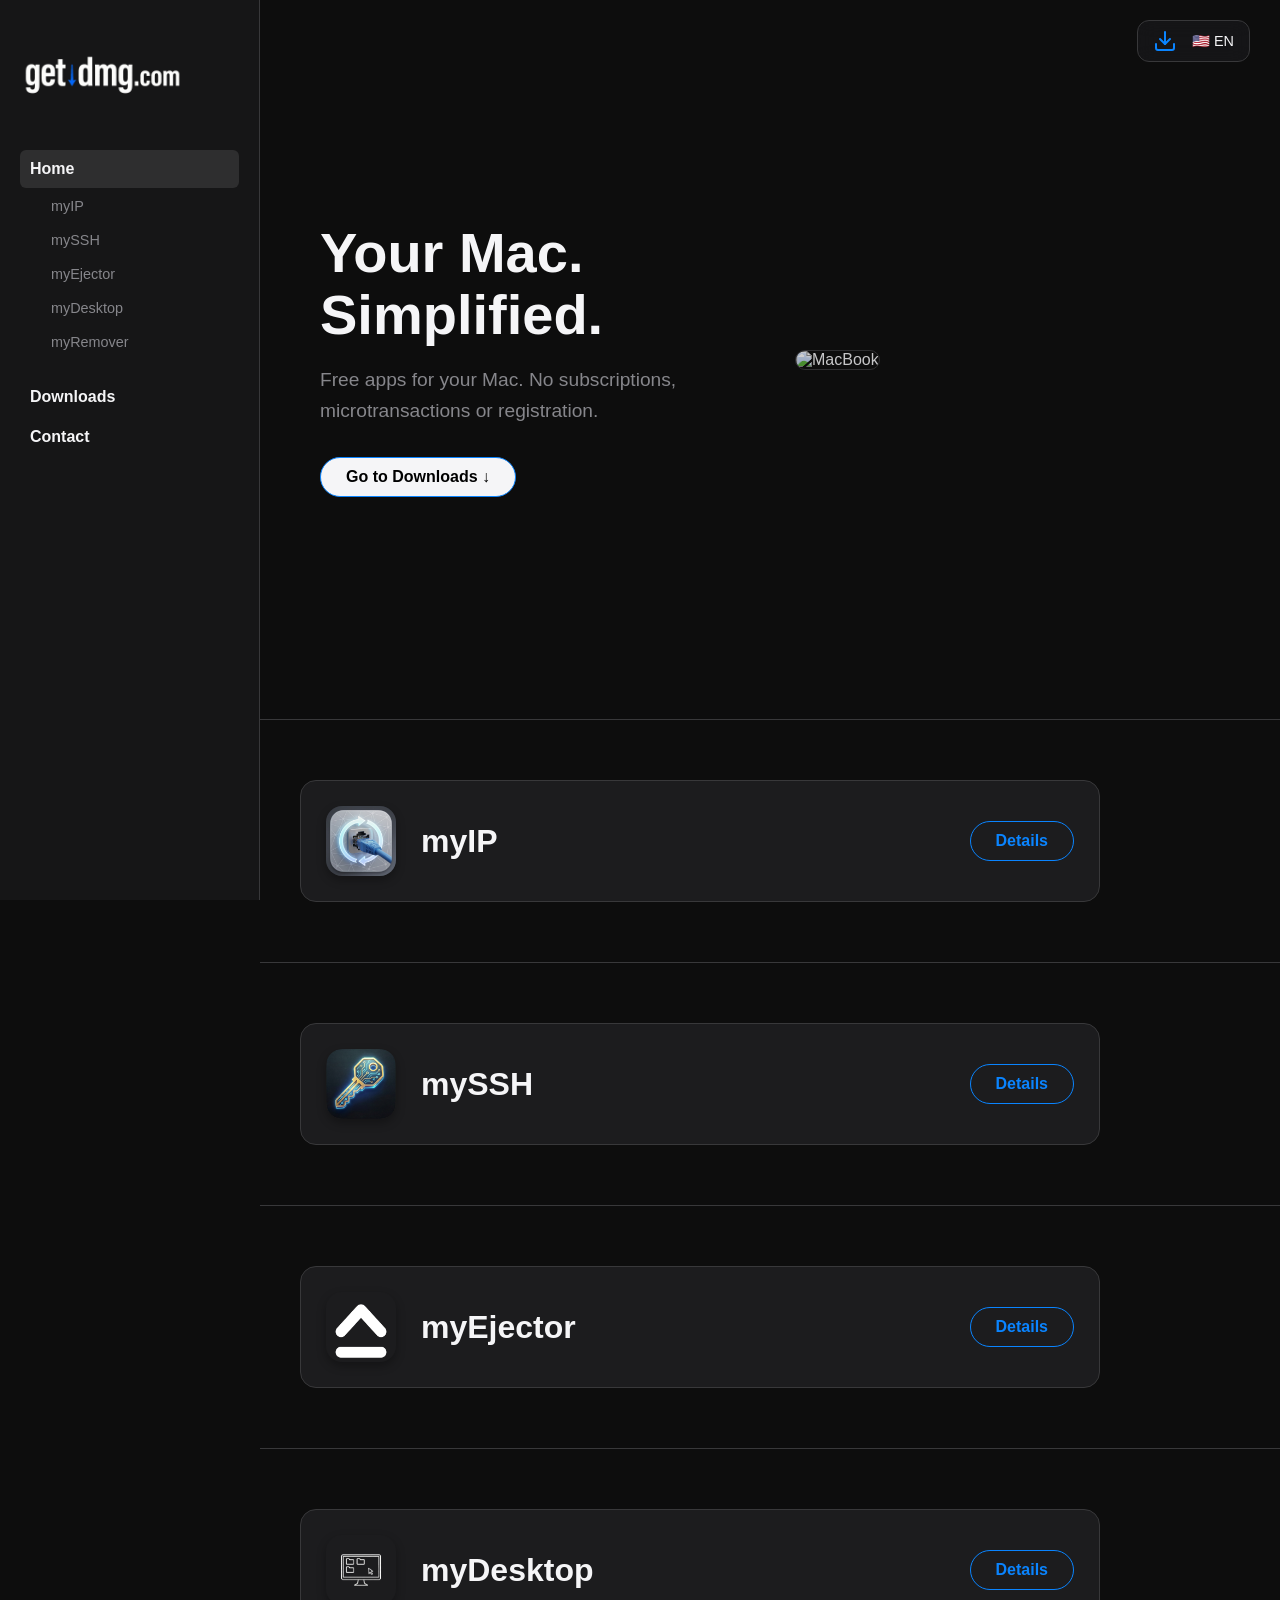
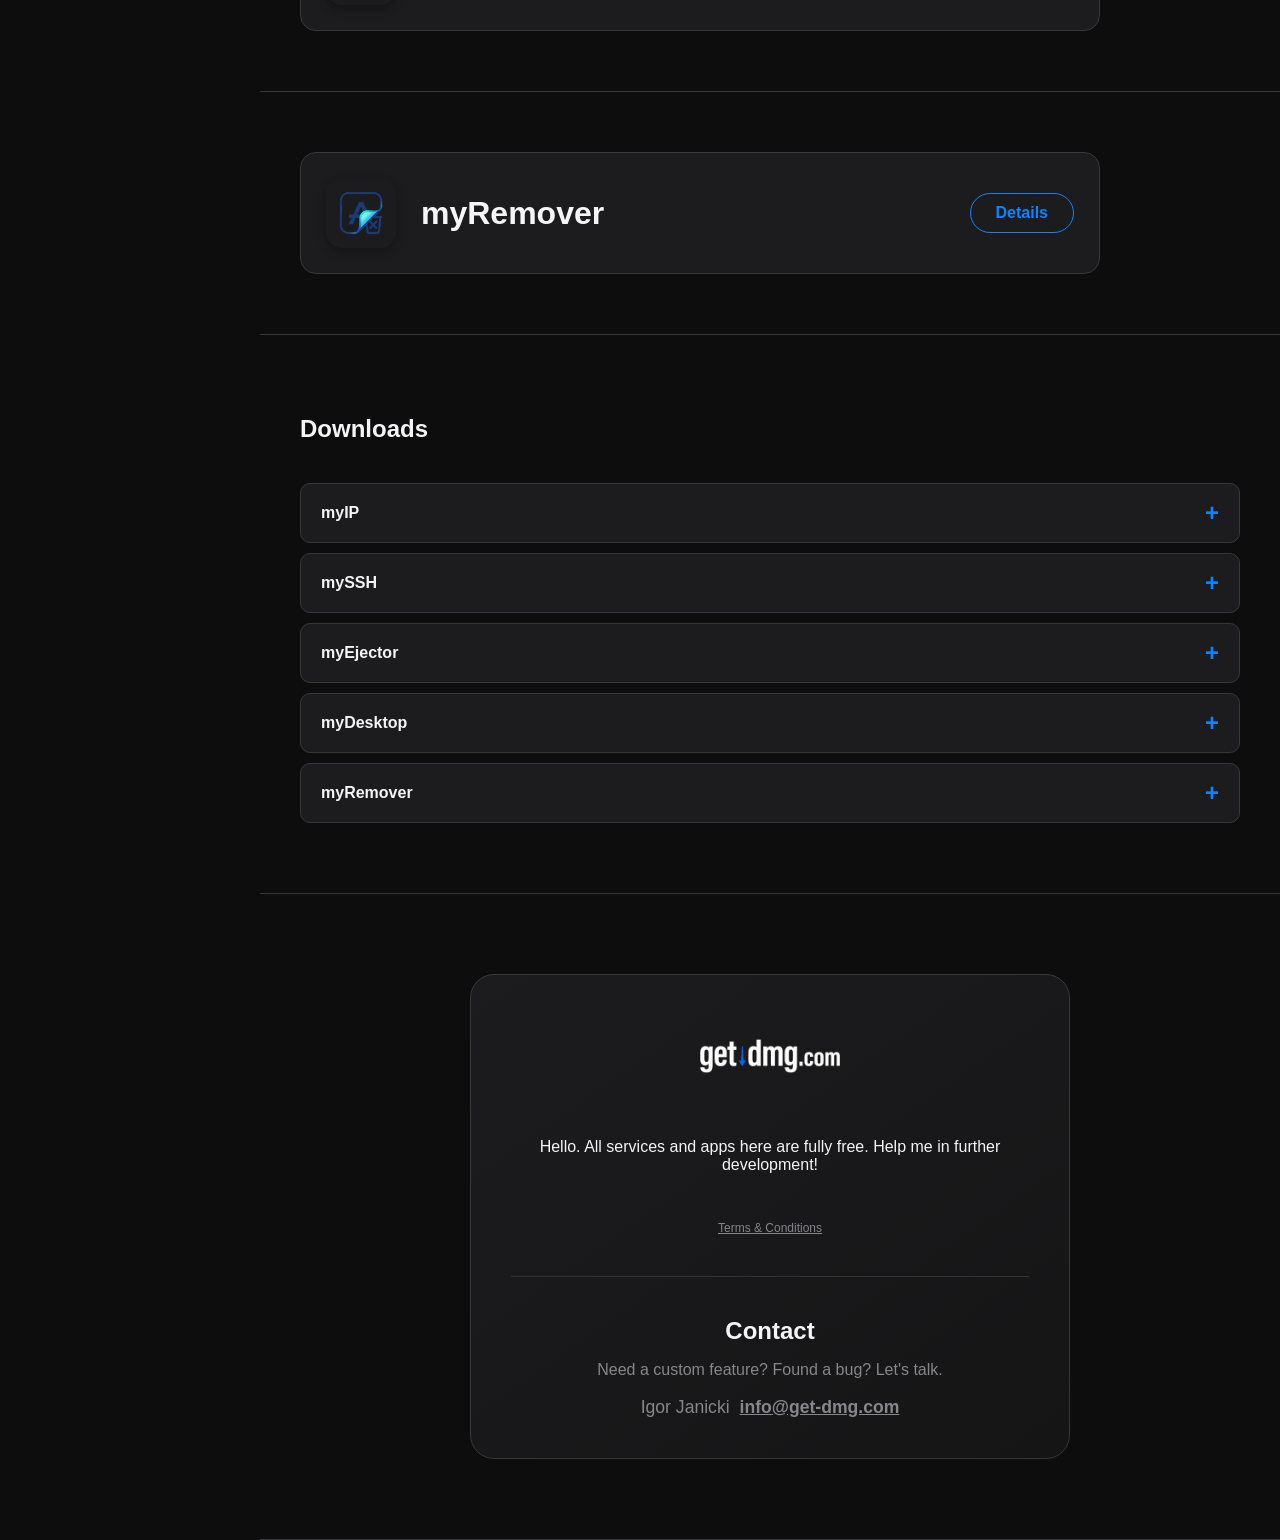
==== index.html @ ece01ec1 "wsad 16.12.25 12.00" ====
<!DOCTYPE html>
<html lang="en">
<head>
    <meta charset="UTF-8">
    <meta name="viewport" content="width=device-width, initial-scale=1.0">
    <title>get-dmg.com | Professional Mac Tools</title>
    <link rel="icon" href="data:image/svg+xml,<svg xmlns=%22http://www.w3.org/2000/svg%22 viewBox=%220 0 100 100%22><text y=%22.9em%22 font-size=%2290%22>🍏</text></svg>">
    <style>
        :root { --bg-main: #0d0d0d; --bg-sidebar: #161617; --card-bg: #1c1c1e; --card-hover: #252527; --border-color: #38383a; --text-main: #f5f5f7; --text-muted: #86868b; --accent-color: #0A84FF; --accent-hover: #0077ED; --coffee-color: #d4a373; --coffee-hover: #c58f5d; }
        html { scroll-behavior: smooth; } * { box-sizing: border-box; }
        body { margin: 0; font-family: -apple-system, BlinkMacSystemFont, "Segoe UI", Roboto, Helvetica, Arial, sans-serif; background-color: var(--bg-main); color: var(--text-main); display: flex; min-height: 100vh; position: relative; }
        nav { width: 260px; background-color: var(--bg-sidebar); border-right: 1px solid var(--border-color); padding: 30px 20px; position: fixed; height: 100%; z-index: 100; display: flex; flex-direction: column; transition: transform 0.3s ease; overflow-y: auto; }
        .sidebar-logo { width: 165px; margin-bottom: 30px; display: block; -webkit-user-select: none; user-select: none; pointer-events: none; }
        nav ul { list-style: none; padding: 0; margin: 0; } nav li { margin-bottom: 2px; }
        nav a { text-decoration: none; display: block; border-radius: 6px; transition: 0.2s; cursor: pointer; }
        .nav-main { color: var(--text-main); font-weight: 600; font-size: 1rem; padding: 10px 10px; } .nav-main:hover, .nav-main.active { background-color: rgba(255, 255, 255, 0.1); }
        .nav-sub { color: var(--text-muted); font-weight: 400; font-size: 0.9rem; padding: 8px 10px; margin-left: 20px; border-left: 1px solid transparent; } .nav-sub:hover, .nav-sub.active { color: var(--text-main); border-left-color: var(--text-muted); }
        .top-controls { position: absolute; top: 20px; right: 30px; z-index: 999; display: flex; gap: 15px; align-items: center; background: rgba(28, 28, 30, 0.6); backdrop-filter: blur(10px); padding: 8px 15px; border-radius: 12px; border: 1px solid var(--border-color); }
        .download-icon-btn { color: var(--accent-color); display: flex; align-items: center; justify-content: center; text-decoration: none; transition: 0.2s; cursor: pointer; }
        select#language-picker { background: transparent; color: var(--text-main); border: none; font-size: 0.9rem; cursor: pointer; outline: none; font-weight: 500; text-align: right; -webkit-appearance: none; } select#language-picker option { background-color: #1c1c1e; }
        .hamburger-btn { display: none; position: fixed; top: 20px; left: 20px; z-index: 1001; background: rgba(28, 28, 30, 0.8); backdrop-filter: blur(10px); border: 1px solid var(--border-color); color: white; padding: 10px; border-radius: 8px; cursor: pointer; }
        .menu-overlay { display: none; position: fixed; top: 0; left: 0; width: 100%; height: 100%; background: rgba(0,0,0,0.5); z-index: 99; backdrop-filter: blur(3px); }
        @media (min-width: 769px) { .menu-overlay { display: none !important; } }
        main { margin-left: 260px; width: 100%; position: relative; }
        section { padding: 60px 40px; border-bottom: 1px solid var(--border-color); display: flex; flex-direction: column; justify-content: center; scroll-margin-top: 20px; }
        .app-card { background: var(--card-bg); padding: 25px; border-radius: 16px; border: 1px solid var(--border-color); max-width: 800px; width: 100%; display: flex; align-items: center; gap: 25px; transition: background 0.3s; } .app-card:hover { background: var(--card-hover); }
        .app-icon-img { width: 70px; height: 70px; border-radius: 16px; box-shadow: 0 4px 10px rgba(0,0,0,0.3); object-fit: cover; flex-shrink: 0; }
        .app-card-content { flex-grow: 1; display: flex; justify-content: space-between; align-items: center; width: 100%; } .app-card-content h2 { font-size: 2rem; margin: 0; color: var(--text-main); line-height: 1; }
        .btn-more { display: inline-block; padding: 10px 25px; border: 1px solid var(--accent-color); color: var(--accent-color); border-radius: 20px; text-decoration: none; font-weight: 600; font-size: 1rem; transition: 0.2s; cursor: pointer; background: transparent; } .btn-more:hover { background: var(--accent-color); color: white; }
        #home { padding: 100px 60px; min-height: 80vh; }
        .hero-grid { display: grid; grid-template-columns: 1fr 1fr; gap: 50px; align-items: center; } .hero-img { width: 100%; border-radius: 12px; border: 1px solid var(--border-color); opacity: 0.8; }
        h1 { font-size: 3.5rem; margin: 0 0 20px 0; font-weight: 700; line-height: 1.1; } p.desc { font-size: 1.2rem; line-height: 1.6; color: var(--text-muted); max-width: 700px; margin-bottom: 30px; }
        .download-list { width: 100%; max-width: 1000px; margin-top: 20px;} .download-list details { background: var(--card-bg); margin-bottom: 10px; border-radius: 10px; border: 1px solid var(--border-color); overflow: hidden; }
        .download-list summary { padding: 15px 20px; cursor: pointer; font-weight: 600; display: flex; justify-content: space-between; align-items: center; list-style: none; } .download-list summary::after { content: '+'; font-size: 1.5rem; color: var(--accent-color); } .download-list details[open] summary::after { content: '-'; }
        .version-table { width: 100%; border-collapse: collapse; } .version-table td, .version-table th { padding: 12px 20px; border-top: 1px solid var(--border-color); color: var(--text-muted); text-align: left; font-size: 0.95rem; } .version-table th { color: #fff; text-transform: uppercase; font-size: 0.75rem; }
        .download-link { color: var(--accent-color); font-weight: bold; text-decoration: none; cursor: pointer; } .download-link:hover { text-decoration: underline; }
        #contact { text-align: center; align-items: center; padding-top: 80px; padding-bottom: 80px; }
        .contact-card { background: linear-gradient(145deg, #1c1c1e, #151516); padding: 40px; border-radius: 24px; border: 1px solid var(--border-color); max-width: 600px; width: 100%; display: flex; flex-direction: column; align-items: center; }
        .contact-logo { width: 150px; height: auto; margin-bottom: 25px; pointer-events: none; } .contact-box p { color: var(--text-muted); font-size: 1.1rem; margin-bottom: 15px; }
        .legal-line { font-size: 0.75rem; color: #555; max-width: 500px; margin-top: 5px; line-height: 1.4; display: flex; justify-content: center; }
        .legal-link { color: var(--text-muted); text-decoration: underline; cursor: pointer; } .legal-link:hover { color: var(--accent-color); }
        .back-to-top { position: fixed; bottom: 30px; right: 30px; width: 50px; height: 50px; background-color: var(--accent-color); color: white; border-radius: 50%; display: none; align-items: center; justify-content: center; cursor: pointer; box-shadow: 0 4px 15px rgba(0,0,0,0.5); z-index: 1000; transition: 0.3s; opacity: 0; }
        .back-to-top.visible { display: flex; opacity: 1; } .back-to-top:hover { background-color: var(--accent-hover); transform: translateY(-5px); }
        .modal-overlay { position: fixed; top: 0; left: 0; width: 100%; height: 100%; background: rgba(0,0,0,0.85); backdrop-filter: blur(8px); z-index: 2000; display: none; justify-content: center; align-items: center; }
        .modal-content { background: #1c1c1e; width: 95%; max-width: 1000px; height: 90vh; padding: 40px; border-radius: 20px; border: 1px solid var(--border-color); position: relative; overflow-y: auto; }
        .close-modal { position: absolute; top: 20px; right: 20px; background: none; border: none; color: white; font-size: 2.5rem; cursor: pointer; z-index: 10; }
        .modal-header { display: flex; align-items: center; gap: 25px; margin-bottom: 25px; } .modal-header-icon { width: 80px; height: 80px; border-radius: 18px; box-shadow: 0 5px 15px rgba(0,0,0,0.5); object-fit: cover; } .modal-header h2 { margin: 0; font-size: 2.5rem; line-height: 1; color: var(--text-main); }
        .static-description { margin-bottom: 30px; border-bottom: 1px solid #333; padding-bottom: 20px; } .static-description h3 { color: var(--text-main); margin-bottom: 10px; font-size: 1.2rem; } .static-description p { color: var(--text-muted); line-height: 1.6; font-size: 1rem; margin: 0; }
        details.manual-details { background: rgba(255,255,255,0.03); border: 1px solid #333; border-radius: 12px; margin-bottom: 20px; }
        details.manual-details summary { padding: 20px; font-weight: bold; font-size: 1.2rem; cursor: pointer; color: var(--accent-color); list-style: none; display: flex; justify-content: space-between; align-items: center; }
        details.manual-details summary::after { content: '+'; font-size: 1.5rem; color: var(--text-muted); } details.manual-details[open] summary::after { content: '-'; }
        .manual-inner { padding: 0 25px 25px 25px; }
        .manual-grid { display: grid; grid-template-columns: repeat(2, 1fr); gap: 25px; align-items: stretch; }
        .step-card { background: #252527; border: 1px solid #38383a; border-radius: 16px; padding: 25px; display: flex; flex-direction: column; justify-content: space-between; height: 100%; }
        .step-txt { margin-bottom: 20px; } .step-title { display: block; color: var(--text-main); font-weight: 700; font-size: 1.1rem; margin-bottom: 8px; color: var(--accent-color); } .step-desc { color: var(--text-muted); line-height: 1.5; margin: 0; font-size: 0.95rem; }
        .step-img-container { width: 100%; height: 320px; display: flex; align-items: center; justify-content: center; background-color: rgba(0,0,0,0.3); border-radius: 12px; border: 1px solid #333; margin-top: auto; overflow: hidden; }
        .step-img { display: block; object-fit: contain; }
        .img-fit-height { height: 100%; width: auto; max-width: 100%; } .img-fit-width { width: 100%; height: auto; max-height: 100%; }
        .step-card.horizontal-split { grid-column: 1 / -1; flex-direction: row; align-items: center; gap: 30px; } .step-card.horizontal-split .step-txt { width: 40%; margin-bottom: 0; flex-shrink: 0; } .step-card.horizontal-split .step-imgs-container { width: 60%; display: flex; gap: 15px; justify-content: center; } .step-card.horizontal-split .step-img { max-height: 350px; width: auto; max-width: 100%; border-radius: 8px; border: 1px solid #444; }
        .step-card.special-v-layout { padding: 0; overflow: hidden; }
        .special-top-img-container { width: 100%; padding: 25px 25px 0 25px; text-align: center; } .special-top-img { width: 90%; height: auto; border-radius: 12px 12px 0 0; border: 1px solid #444; border-bottom: none; }
        .special-split-bottom { display: flex; align-items: stretch; border-top: 1px solid #38383a; } .special-split-text { width: 50%; padding: 25px; border-right: 1px solid #38383a; } .special-split-img-container { width: 50%; padding: 25px; display: flex; align-items: center; justify-content: center; background: rgba(0,0,0,0.2); } .special-split-img { max-width: 100%; max-height: 250px; height: auto; border-radius: 8px; border: 1px solid #444; object-fit: contain; }
        .step-card.two-col-text-only { grid-column: 1 / -1; display: grid; grid-template-columns: 1fr 1fr; gap: 30px; align-items: start; } .step-card.two-col-text-only .step-txt { margin-bottom: 0; }
        .manual-full-width { grid-column: 1 / -1; margin-top: 20px; margin-bottom: 10px; font-weight: bold; font-size: 1.1rem; color: white; border-top: 1px solid #333; padding-top: 20px; }
        .manual-footer { margin-top: 30px; padding-top: 20px; border-top: 1px solid #333; text-align: center; color: var(--text-muted); }
        .modal-download-btn { display: block; width: 100%; text-align: center; padding: 15px; margin-top: 30px; background: transparent; border: 2px solid var(--accent-color); color: var(--accent-color); border-radius: 12px; font-weight: bold; font-size: 1.2rem; text-decoration: none; cursor: pointer; transition: 0.3s; } .modal-download-btn:hover { background: var(--accent-color); color: white; transform: translateY(-2px); }
        @media (max-width: 900px) { .hero-grid { grid-template-columns: 1fr; text-align: center; } .hero-images { display: none; } .app-card { flex-direction: column; text-align: center; gap: 15px; } .app-card-content { flex-direction: column; gap: 15px; } }
        @media (max-width: 768px) { body { flex-direction: column; } .hamburger-btn { display: block; } nav { left: -280px; padding-top: 80px; box-shadow: 10px 0 30px rgba(0,0,0,0.5); } nav.open { transform: translateX(280px); } .sidebar-logo { display: block; width: 90px; margin: 0 auto 30px auto; } main { margin-left: 0; width: 100%; } section { padding: 60px 20px; } h1 { font-size: 2.8rem; } .top-controls { top: 15px; right: 15px; } .modal-content { padding: 20px; } .manual-grid { grid-template-columns: 1fr; } .step-card.horizontal-split, .step-card.two-col-text-only { grid-column: auto; flex-direction: column; display: flex; } .step-card.horizontal-split .step-txt, .step-card.horizontal-split .step-imgs-container { width: 100%; } .step-card.horizontal-split .step-img { max-height: 200px; } .step-img-container { height: auto; padding: 10px; } .step-img { max-height: 250px; } .special-top-img { width: 100%; } .special-split-bottom { flex-direction: column; } .special-split-text, .special-split-img-container { width: 100%; border-right: none; border-bottom: 1px solid #38383a; } .desc-col { display: none; } }
    </style>
</head>
<body>

    <button class="hamburger-btn" onclick="toggleMenu()"><svg xmlns="http://www.w3.org/2000/svg" width="24" height="24" viewBox="0 0 24 24" fill="none" stroke="currentColor" stroke-width="2" stroke-linecap="round" stroke-linejoin="round"><line x1="3" y1="12" x2="21" y2="12"></line><line x1="3" y1="6" x2="21" y2="6"></line><line x1="3" y1="18" x2="21" y2="18"></line></svg></button>
    <div class="menu-overlay" onclick="toggleMenu()"></div>

    <div class="top-controls">
        <a onclick="smartScroll('downloads')" class="download-icon-btn" title="Downloads"><svg xmlns="http://www.w3.org/2000/svg" width="24" height="24" viewBox="0 0 24 24" fill="none" stroke="currentColor" stroke-width="2" stroke-linecap="round" stroke-linejoin="round"><path d="M21 15v4a2 2 0 0 1-2 2H5a2 2 0 0 1-2-2v-4"></path><polyline points="7 10 12 15 17 10"></polyline><line x1="12" y1="15" x2="12" y2="3"></line></svg></a>
        <select id="language-picker" onchange="setLanguage(this.value)">
            <option value="en">🇺🇸 EN</option><option value="pl">🇵🇱 PL</option><option value="de">🇩🇪 DE</option><option value="ua">🇺🇦 UA</option>
        </select>
    </div>

    <div class="back-to-top" onclick="window.scrollTo({top: 0, behavior: 'smooth'})"><svg xmlns="http://www.w3.org/2000/svg" width="24" height="24" viewBox="0 0 24 24" fill="none" stroke="currentColor" stroke-width="2" stroke-linecap="round" stroke-linejoin="round"><line x1="12" y1="19" x2="12" y2="5"></line><polyline points="5 12 12 5 19 12"></polyline></svg></div>

    <nav id="sidebar">
        <img src="logo.png" alt="Logo" class="sidebar-logo">
        <ul>
            <li><a onclick="smartScroll('home')" class="nav-link nav-main active" data-i18n="nav_home">Home</a></li>
            <li><a onclick="smartScroll('myip')" class="nav-link nav-sub">myIP</a></li>
            <li><a onclick="smartScroll('myssh')" class="nav-link nav-sub">mySSH</a></li>
            <li><a onclick="smartScroll('myejector')" class="nav-link nav-sub">myEjector</a></li>
            <li><a onclick="smartScroll('mydesktop')" class="nav-link nav-sub">myDesktop</a></li>
            <li><a onclick="smartScroll('myremover')" class="nav-link nav-sub">myRemover</a></li>
            <li style="margin-top: 20px;"><a onclick="smartScroll('downloads')" class="nav-link nav-main" data-i18n="nav_downloads">Downloads</a></li>
            <li><a onclick="smartScroll('contact')" class="nav-link nav-main" data-i18n="nav_contact">Contact</a></li>
        </ul>
    </nav>

    <main>
        <section id="home">
            <div class="hero-grid">
                <div>
                    <h1 data-i18n="hero_title">Twój Mac<br>w lepszym wydaniu</h1>
                    <p class="desc" data-i18n="hero_desc">Darmowe aplikacje na twojego Maca. Bez subskrypcji, mikropłatności i rejestracji.</p>
                    <a onclick="smartScroll('downloads')" class="btn-more" style="background:var(--text-main); color:black;" data-i18n="hero_btn">Go to Downloads ↓</a>
                </div>
                <div class="hero-images"><img src="https://images.unsplash.com/photo-1517694712202-14dd9538aa97?auto=format&fit=crop&w=800&q=80" class="hero-img" alt="MacBook"></div>
            </div>
        </section>

        <section id="myip"><div class="app-card"><img src="Ikony aplikacji/myIP/myIP.jpg" alt="myIP" class="app-icon-img"><div class="app-card-content"><h2>myIP</h2><button class="btn-more" onclick="openModal('modal-myip')" data-i18n="btn_read_more">Więcej</button></div></div></section>
        <section id="myssh"><div class="app-card"><img src="Ikony aplikacji/mySSH/mySSH.png" alt="mySSH" class="app-icon-img"><div class="app-card-content"><h2>mySSH</h2><button class="btn-more" onclick="openModal('modal-myssh')" data-i18n="btn_read_more">Więcej</button></div></div></section>
        <section id="myejector"><div class="app-card"><img src="Ikony aplikacji/myEjector/myEjector.png" alt="myEjector" class="app-icon-img"><div class="app-card-content"><h2>myEjector</h2><button class="btn-more" onclick="openModal('modal-myejector')" data-i18n="btn_read_more">Więcej</button></div></div></section>
        <section id="mydesktop"><div class="app-card"><img src="Ikony aplikacji/myDesktop/myDesktop.png" alt="myDesktop" class="app-icon-img"><div class="app-card-content"><h2>myDesktop</h2><button class="btn-more" onclick="openModal('modal-mydesktop')" data-i18n="btn_read_more">Więcej</button></div></div></section>
        <section id="myremover"><div class="app-card"><img src="Ikony aplikacji/myRemover/myRemover.png" alt="myRemover" class="app-icon-img"><div class="app-card-content"><h2>myRemover</h2><button class="btn-more" onclick="openModal('modal-myremover')" data-i18n="btn_read_more">Więcej</button></div></div></section>

        <section id="downloads">
            <h2 data-i18n="nav_downloads">Download Center</h2>
            <div class="download-list">
                <details id="dl-myip"><summary>myIP</summary><table class="version-table"><tr><th data-i18n="th_ver">Ver</th><th data-i18n="col_desc" class="desc-col">Description</th><th data-i18n="th_date">Date</th><th data-i18n="th_size">Size</th><th data-i18n="th_action">Action</th></tr><tr><td>v1.0</td><td class="desc-col" data-i18n="desc_multilang">Available languages: EN, PL, DE</td><td>2023-11-20</td><td>8 MB</td><td><a onclick="downloadAndScroll('aplikacje/myIP/myIP_v1.0.dmg')" class="download-link" data-i18n="btn_download">Download</a></td></tr></table></details>
                <details id="dl-myssh"><summary>mySSH</summary><table class="version-table"><tr><th data-i18n="th_ver">Ver</th><th data-i18n="col_desc" class="desc-col">Description</th><th data-i18n="th_date">Date</th><th data-i18n="th_size">Size</th><th data-i18n="th_action">Action</th></tr><tr><td>v1.0</td><td class="desc-col" data-i18n="desc_multilang">Available languages: EN, PL, DE</td><td>2023-10-15</td><td>12 MB</td><td><a onclick="downloadAndScroll('aplikacje/mySSH/mySSH_v1.0.dmg')" class="download-link" data-i18n="btn_download">Download</a></td></tr></table></details>
                <details id="dl-myejector"><summary>myEjector</summary><table class="version-table"><tr><th data-i18n="th_ver">Ver</th><th data-i18n="col_desc" class="desc-col">Description</th><th data-i18n="th_date">Date</th><th data-i18n="th_size">Size</th><th data-i18n="th_action">Action</th></tr><tr><td>v1.0</td><td class="desc-col" data-i18n="desc_multilang">Available languages: EN, PL, DE</td><td>2023-12-05</td><td>4 MB</td><td><a onclick="downloadAndScroll('aplikacje/myEjector/myEjector_v1.0.dmg')" class="download-link" data-i18n="btn_download">Download</a></td></tr></table></details>
                <details id="dl-mydesktop"><summary>myDesktop</summary><table class="version-table"><tr><th data-i18n="th_ver">Ver</th><th data-i18n="col_desc" class="desc-col">Description</th><th data-i18n="th_date">Date</th><th data-i18n="th_size">Size</th><th data-i18n="th_action">Action</th></tr><tr><td>v1.0</td><td class="desc-col" data-i18n="desc_multilang">Available languages: EN, PL, DE</td><td>2024-03-20</td><td>6 MB</td><td><a onclick="downloadAndScroll('aplikacje/myDesktop/myDesktop_v1.0.dmg')" class="download-link" data-i18n="btn_download">Download</a></td></tr></table></details>
                <details id="dl-myremover"><summary>myRemover</summary><table class="version-table"><tr><th data-i18n="th_ver">Ver</th><th data-i18n="col_desc" class="desc-col">Description</th><th data-i18n="th_date">Date</th><th data-i18n="th_size">Size</th><th data-i18n="th_action">Action</th></tr><tr><td>v1.0</td><td class="desc-col" data-i18n="desc_multilang">Available languages: EN, PL, DE</td><td>2024-02-15</td><td>5 MB</td><td><a onclick="downloadAndScroll('aplikacje/myRemover/myRemover_v1.0.dmg')" class="download-link" data-i18n="btn_download">Download</a></td></tr></table></details>
            </div>
        </section>

        <section id="contact">
            <div class="contact-card">
                <img src="logo.png" alt="Logo" class="contact-logo">
                <p data-i18n="donate_text">Hello. All services and apps you found here are fully free...</p>
                <script async src="https://js.stripe.com/v3/buy-button.js"></script>
                <div style="display: flex; gap: 15px; justify-content: center; flex-wrap: wrap; margin-top: 20px; margin-bottom: 5px;">
                    <stripe-buy-button buy-button-id="buy_btn_1SeJiTE1a4CoiVfzRMdHD5NF" publishable-key="pk_live_51SdoS1E1a4CoiVfzWKlsvJAuw7xkfZWBk2DmnN7WE87GEAwaxwFwb2nnsJOq5ZRm3DTLPX8H7sOOnkKECrheJ2hV00txPlTGCE"></stripe-buy-button>
                    <stripe-buy-button buy-button-id="buy_btn_1SeJbOE1a4CoiVfz7PbE7Ito" publishable-key="pk_live_51SdoS1E1a4CoiVfzWKlsvJAuw7xkfZWBk2DmnN7WE87GEAwaxwFwb2nnsJOq5ZRm3DTLPX8H7sOOnkKECrheJ2hV00txPlTGCE"></stripe-buy-button>
                </div>
                <div class="legal-line"><a onclick="openModal('modal-terms')" class="legal-link" data-i18n="legal_link">Terms & Conditions</a></div>
                <div style="margin-top: 40px; padding-top: 20px; border-top: 1px solid #333; width: 100%; color: var(--text-muted);">
                    <h2 data-i18n="nav_contact" style="margin-bottom: 15px; color: var(--text-main);">Contact</h2>
                    <p data-i18n="contact_text" style="margin-bottom: 10px;">Need a custom feature? Found a bug? Let's talk.</p>
                    <p style="margin-bottom:0; font-size: 1.1rem;">Igor Janicki <a href="mailto:info@get-dmg.com" style="color: inherit; text-decoration: underline; font-weight: bold; margin-left: 5px;">info@get-dmg.com</a></p>
                </div>
            </div>
        </section>
    </main>

    <div id="modal-terms" class="modal-overlay"><div class="modal-content"><button class="close-modal" onclick="closeModal()">×</button><h2 data-i18n="legal_link">Terms & Conditions</h2><div style="text-align: left; color: #ccc; line-height: 1.6;" data-i18n="legal_full_text"></div></div></div>
    <div id="modal-myip" class="modal-overlay"><div class="modal-content"><button class="close-modal" onclick="closeModal()">×</button><div class="app-instruction-content" data-app="myip"></div></div></div>
    <div id="modal-myssh" class="modal-overlay"><div class="modal-content"><button class="close-modal" onclick="closeModal()">×</button><div class="app-instruction-content" data-app="myssh"></div></div></div>
    <div id="modal-myejector" class="modal-overlay"><div class="modal-content"><button class="close-modal" onclick="closeModal()">×</button><div class="app-instruction-content" data-app="myejector"></div></div></div>
    <div id="modal-mydesktop" class="modal-overlay"><div class="modal-content"><button class="close-modal" onclick="closeModal()">×</button><div class="app-instruction-content" data-app="mydesktop"></div></div></div>
    <div id="modal-myremover" class="modal-overlay"><div class="modal-content"><button class="close-modal" onclick="closeModal()">×</button><div class="app-instruction-content" data-app="myremover"></div></div></div>

    <script>
        function toggleMenu() { if (window.innerWidth > 768) return; const nav = document.getElementById('sidebar'); const overlay = document.querySelector('.menu-overlay'); nav.classList.toggle('open'); overlay.style.display = nav.classList.contains('open') ? 'block' : 'none'; }
        const backToTopBtn = document.querySelector('.back-to-top'); const navLinks = document.querySelectorAll('.nav-link'); const sections = document.querySelectorAll('section');
        window.addEventListener('scroll', () => { if (window.scrollY > 300) backToTopBtn.classList.add('visible'); else backToTopBtn.classList.remove('visible'); let current = ''; sections.forEach(section => { if (window.scrollY >= (section.offsetTop - 150)) current = section.getAttribute('id'); }); navLinks.forEach(link => { link.classList.remove('active'); if (link.getAttribute('onclick') && link.getAttribute('onclick').includes(`'${current}'`)) link.classList.add('active'); }); });
        function smartScroll(id) { const element = document.getElementById(id); const blockPos = element.offsetHeight < window.innerHeight ? 'center' : 'start'; element.scrollIntoView({ behavior: 'smooth', block: blockPos }); if (window.innerWidth <= 768) { const nav = document.getElementById('sidebar'); if (nav.classList.contains('open')) toggleMenu(); } }
        function downloadAndScroll(filePath) { smartScroll('contact'); setTimeout(() => { const link = document.createElement('a'); link.href = filePath; link.download = filePath.split('/').pop().replace(/%20/g, " "); document.body.appendChild(link); link.click(); document.body.removeChild(link); }, 800); }
        function openModal(modalId) { updateModalContent(); document.getElementById(modalId).style.display = 'flex'; document.body.style.overflow = 'hidden'; }
        function closeModal() { document.querySelectorAll('.modal-overlay').forEach(m => m.style.display = 'none'); document.body.style.overflow = 'auto'; }
        window.onclick = function(event) { if (event.target.classList.contains('modal-overlay')) closeModal(); }
        
        function getAppContent(langTitles, iconPath, appTitle, appCode, shortDesc, appManualContent) { 
            const btn_dl = langTitles.btn_download_now || "Pobierz Teraz"; 
            const header = `<div class="modal-header"><img src="${iconPath}" class="modal-header-icon"><h2>${appTitle}</h2></div>`; 
            const staticDesc = `<div class="static-description"><h3>${langTitles.desc_label}</h3><p>${shortDesc}</p></div>`; 
            const installSection = getInstallationHTML(langTitles); 
            const dlButton = `<a onclick="openDownloadSection('${appCode}')" class="modal-download-btn">${btn_dl}</a>`; 
            return header + staticDesc + appManualContent + installSection + dlButton; 
        }

        function localizeManual(manualHtml, title) { if (!manualHtml) return ""; let localized = manualHtml.replace(/<summary>About App<\/summary>/g, `<summary>${title}</summary>`); localized = localized.replace(/<summary>O aplikacji<\/summary>/g, `<summary>${title}</summary>`); return localized; }

        function generateMyIPManual(t) {
            const listItems = t.ip_list.map(item => `<li>${item}</li>`).join('');
            return `<div class="manual-grid"><div class="step-card" style="grid-column: 1 / -1;"><div style="margin-bottom: 20px;"><p class="step-desc">${t.ip_desc}</p></div><div style="display: flex; flex-wrap: wrap; align-items: center; gap: 20px;"><div style="flex: 1; min-width: 300px;"><ul style="color: var(--text-muted); font-size: 0.9rem; line-height: 1.6; padding-left: 20px; margin: 0;">${listItems}</ul></div><div style="flex: 1; min-width: 300px; text-align: center;"><img src="aplikacje/myIP/Instrukcja1.png" class="step-img" style="max-height: 400px; width: auto; max-width: 100%; border-radius: 8px; border: 1px solid #444;"></div></div></div><div style="grid-column: 1 / -1; display: flex; flex-wrap: wrap; gap: 20px;"><div class="step-card" style="flex: 1; min-width: 250px;"><div class="step-txt"><span class="step-title">${t.ip_sett1}</span><p class="step-desc">${t.ip_sett1_d}</p></div><div class="step-img-container"><img src="aplikacje/myIP/Instrukcja2.png" class="step-img img-fit-width"></div></div><div class="step-card" style="flex: 1; min-width: 250px;"><div class="step-txt"><span class="step-title">${t.ip_sett2}</span><p class="step-desc">${t.ip_sett2_d}</p></div><div class="step-img-container"><img src="aplikacje/myIP/Instrukcja3.png" class="step-img img-fit-width"></div></div><div class="step-card" style="flex: 1; min-width: 250px;"><div class="step-txt"><span class="step-title">${t.ip_sett3}</span><p class="step-desc">${t.ip_sett3_d}</p></div><div class="step-img-container"><img src="aplikacje/myIP/Instrukcja4.png" class="step-img img-fit-width"></div></div></div><div class="step-card" style="grid-column: 1 / -1;"><div class="step-txt" style="text-align: center;"><span class="step-title">${t.ip_usage}</span><p class="step-desc">${t.ip_usage_d}</p></div><div class="step-img-container" style="height: auto; padding: 20px; gap: 20px; background: transparent; border: none; flex-wrap: wrap;"><img src="aplikacje/myIP/Instrukcja5.png" class="step-img" style="max-height: 350px; width: auto; max-width: 48%; border-radius: 8px; border: 1px solid #444;"><img src="aplikacje/myIP/Instrukcja6.png" class="step-img" style="max-height: 350px; width: auto; max-width: 48%; border-radius: 8px; border: 1px solid #444;"></div></div></div>`;
        }
        function generateRemoverManual(t) {
            return `<div class="manual-grid"><div class="step-card special-v-layout" style="grid-column: 1 / -1;"><div style="padding: 20px;"><p class="step-desc">${t.rem_desc}</p></div></div><div class="step-card"><div class="step-txt"><span class="step-title">${t.rem_m1}</span><p class="step-desc">${t.rem_m1_d}</p></div><div class="step-img-container"><img src="aplikacje/myRemover/Instrukcja1.png" class="step-img img-fit-width"></div></div><div class="step-card"><div class="step-txt"><span class="step-title">${t.rem_m2}</span><p class="step-desc">${t.rem_m2_d}</p></div><div class="step-img-container"><img src="aplikacje/myRemover/Instrukcja_drag.png" class="step-img img-fit-height"></div></div><div class="step-card" style="grid-column: 1 / -1;"><div class="step-txt" style="text-align: center; max-width: 700px; margin: 0 auto 20px auto;"><span class="step-title">${t.rem_del}</span><p class="step-desc">${t.rem_del_d}</p></div><div class="step-img-container" style="height: auto; padding: 20px; gap: 20px; background: transparent; border: none; flex-wrap: wrap;"><img src="aplikacje/myRemover/Instrukcja2.png" class="step-img" style="max-height: 350px; width: auto; max-width: 48%; border-radius: 8px; border: 1px solid #444;"><img src="aplikacje/myRemover/Instrukcja3.png" class="step-img" style="max-height: 350px; width: auto; max-width: 48%; border-radius: 8px; border: 1px solid #444;"></div></div></div><div class="manual-footer">${t.rem_foot}</div>`;
        }
        function generateEjectorManual(t) {
            return `<div class="manual-grid"><div class="step-card special-v-layout" style="grid-column: 1 / -1;"><div class="special-top-img-container"><img src="aplikacje/myEjector/instrukcja1.png" class="special-top-img"></div><div class="special-split-bottom"><div class="special-split-text"><p class="step-desc">${t.ej_desc}</p></div><div class="special-split-img-container"><img src="aplikacje/myEjector/instrukcja2.png" class="special-split-img"></div></div></div><div class="step-card"><div class="step-txt"><p class="step-desc">${t.ej_green}</p></div><div class="step-img-container"><img src="aplikacje/myEjector/instrukcja3.png" class="step-img img-fit-height"></div></div><div class="step-card"><div class="step-txt"><p class="step-desc">${t.ej_menu}</p></div><div class="step-img-container"><img src="aplikacje/myEjector/instrukcja4.png" class="step-img img-fit-height"></div></div><div class="step-card two-col-text-only"><div><span class="step-title" style="color: var(--text-main);">${t.ej_ej}</span><p class="step-desc">${t.ej_ej_d}</p></div><div><span class="step-title" style="color: var(--text-main);">${t.ej_un}</span><p class="step-desc">${t.ej_un_d}</p></div></div></div>`;
        }
        function generateDesktopManual(t) {
            return `<div class="manual-grid"><div class="step-card" style="grid-column: 1 / -1;"><div class="step-img-container" style="height: auto; padding: 20px; border: none; background: transparent;"><img src="aplikacje/myDesktop/Instrukcja1.png" class="step-img" style="width: 100%; max-width: 800px; border-radius: 8px; border: 1px solid #444;"></div><div class="step-txt" style="margin-top: 15px; text-align: center;"><p class="step-desc">${t.dsk_s1}</p></div></div><div class="step-card horizontal-split" style="grid-column: 1 / -1;"><div class="step-txt"><p class="step-desc">${t.dsk_s2}</p></div><div class="step-imgs-container"><img src="aplikacje/myDesktop/Instrukcja2.png" class="step-img"></div></div></div><div class="manual-full-width" style="text-align: center; margin-top: 20px;">${t.dsk_foot}</div>`;
        }
        function generateSSHManual(t) {
            const listItems = t.ssh_list.map(item => `<li>${item}</li>`).join('');
            return `<div class="manual-grid"><div class="step-card" style="grid-column: 1 / -1;"><div style="margin-bottom: 20px;"><p class="step-desc">${t.ssh_desc}</p></div><div style="display: flex; flex-wrap: wrap; align-items: center; gap: 20px;"><div style="flex: 1; min-width: 300px;"><ul style="color: var(--text-muted); font-size: 0.9rem; line-height: 1.6; padding-left: 20px; margin: 0;">${listItems}</ul></div><div style="flex: 1; min-width: 300px; text-align: center;"><img src="aplikacje/mySSH/Instrukcja1.png" class="step-img" style="max-height: 400px; width: auto; max-width: 100%; border-radius: 8px; border: 1px solid #444;"></div></div></div></div>`;
        }

        function getInstallationHTML(langTitles) {
            const title = langTitles.install_title || "Instrukcja instalacji"; const step_lbl = langTitles.step_label || "Krok"; const step1 = langTitles.step1; const step2 = langTitles.step2; const step3 = langTitles.step3; const troubleshoot = langTitles.troubleshoot; const footer = langTitles.footer;
            return `<details class="manual-details"><summary>${title}</summary><div class="manual-inner"><div class="manual-grid"><div class="step-card"><div class="step-txt"><span class="step-title">${step_lbl} 1:</span><p class="step-desc">${step1}</p></div><div class="step-img-container"><img src="aplikacje/Instrukcja_instalacji/Instalacja1.png" class="step-img img-fit-width"></div></div><div class="step-card"><div class="step-txt"><span class="step-title">${step_lbl} 2:</span><p class="step-desc">${step2}</p></div><div class="step-img-container"><img src="aplikacje/Instrukcja_instalacji/Instalacja2.png" class="step-img img-fit-height"></div></div><div class="step-card horizontal-split"><div style="width: 50%; display: flex; flex-direction: column; gap: 15px;"><div class="step-txt" style="width: 100%;"><span class="step-title">${step_lbl} 3:</span><p class="step-desc">${step3}<br>Command + Space</p></div><img src="aplikacje/Instrukcja_instalacji/Instalacja3.png" class="step-img" style="max-height: 300px; width: auto; align-self: center; border: 1px solid #444; border-radius: 8px;"></div><div style="width: 50%; display: flex; flex-direction: column; gap: 15px; border-left: 1px solid #38383a; padding-left: 25px;"><div class="step-txt" style="width: 100%;"><span class="step-title" style="min-height: 24px;">&nbsp;</span><p class="step-desc">lub Finder -> Aplikacje</p></div><img src="aplikacje/Instrukcja_instalacji/Instalacja4.png" class="step-img" style="max-height: 300px; width: auto; align-self: center; border: 1px solid #444; border-radius: 8px;"></div></div><div class="manual-full-width">${troubleshoot}</div><div class="step-card"><div class="step-img-container" style="height: 200px;"><img src="aplikacje/Instrukcja_instalacji/Instalacja5.png" class="step-img img-fit-height"></div></div><div class="step-card"><div class="step-img-container" style="height: 200px;"><img src="aplikacje/Instrukcja_instalacji/Instalacja6.png" class="step-img img-fit-height"></div></div><div class="step-card"><div class="step-img-container" style="height: 200px;"><img src="aplikacje/Instrukcja_instalacji/Instalacja7.png" class="step-img img-fit-height"></div></div><div class="step-card"><div class="step-img-container" style="height: 200px;"><img src="aplikacje/Instrukcja_instalacji/Instalacja8.png" class="step-img img-fit-height"></div></div><div class="step-card horizontal-split"><div class="step-txt"><span class="step-title">Gotowe!</span><p class="step-desc">Aplikacja gotowa do użycia.</p></div><div class="step-imgs-container"><img src="aplikacje/Instrukcja_instalacji/Instalacja9.png" class="step-img"></div></div></div><div class="manual-footer">${footer}</div></div></details>`;
        }

        const manualTranslations = {
            en: { 
                ssh_desc: "mySSH is used for remote SSH connections to devices, but also for performing quick configuration backups from network devices.", ssh_list: ["1. Console", "2. Login section", "3. Profiles section", "4. Backup center", "5. Network settings", "6. Settings"],
                ip_desc: "myIP is a program designed to track and instantly change the IPv4 addressing of a network interface.", ip_list: ["1. Current settings preview", "2. Select specific interface", "3. Refresh button", "4. Change addressing", "5. Change DNS", "6. Clear data button", "7-9. Profiles section", "10. Settings"], ip_sett1: "General Settings", ip_sett1_d: "Select default interface (1) and language (2).", ip_sett2: "Personalization", ip_sett2_d: "Set custom name for interface (3) and hide interface (4).", ip_sett3: "Profiles", ip_sett3_d: "Manage profiles section (5).", ip_usage: "How to use?", ip_usage_d: "After customizing the app, simply click on a profile (1), apply settings (2), select interface (3), and save (4). Done!", 
                rem_desc: "myRemover is an application designed to completely remove apps from your Mac's disk. It scans the disk for configuration files hidden by the app. <strong>The app requires disk access permissions.</strong>", rem_m1: "Method 1: Select from list", rem_m1_d: "To uninstall apps, simply select them from the list and proceed to file analysis.", rem_m2: "Method 2: Drag & Drop", rem_m2_d: "You can also simply drag and drop the application you want to uninstall.", rem_del: "Delete", rem_del_d: "Then select the files you want to remove and simply delete them!", rem_foot: "Done! Forget about the app and cluttered disk!", 
                ej_desc: "myEjector is an app for quick volume unmounting/ejecting. Menu bar gives quick access.", ej_green: "Green dot means the disk is mounted. Click name to unmount.", ej_menu: "Expand context menu to eject, hide or add to favorites.", ej_ej: "Eject:", ej_ej_d: "Powers off the volume completely. To remount, physically unplug and plug back in.", ej_un: "Unmount:", ej_un_d: "Keeps power but allows safe removal. Click volume name in app menu to remount.", 
                dsk_desc: "myDesktop serves to quickly minimize all apps on the desktop.", dsk_s1: "After launch, it will appear in the menu bar.", dsk_s2: "Clicking the app icon opens the context menu where you can: Hide apps (1), Change language (2), Change hotkey (3).", dsk_foot: "That's it! Just press your chosen hotkey! Minimizing apps has never been faster." 
            },
            pl: { 
                ssh_desc: "mySSH służy do zdalnego połączenia SSH z urządzeniami, ale także do robienia szybkich backupów konfiguracji z urządzeń sieciowych.", ssh_list: ["1. Konsola", "2. Sekcja logowania", "3. Sekcja profili", "4. Centrum backupu", "5. Ustawienia sieciowe", "6. Ustawienia"],
                ip_desc: "myIP to program stworzony aby śledzić i błyskawicznie zmieniać adresacje IPv4 interfejsu sieciowego.", ip_list: ["1. Podgląd aktualnych ustawień", "2. Wybór konkretnego interfejsu", "3. Przycisk odświeżenia", "4. Zmiana adresacji", "5. Zmiana DNS", "6. Czyszczenie wpisanych danych", "7-9. Sekcja profili", "10. Ustawienia"], ip_sett1: "Ustawienia ogólne", ip_sett1_d: "Wyboru domyślnie wybranego interfejsu (1) oraz wyboru języka (2).", ip_sett2: "Personalizacja", ip_sett2_d: "Nadania indywidualnej nazwy dla interfejsu (3) oraz ukrycia interfejsu (4).", ip_sett3: "Profile", ip_sett3_d: "Zarządzania sekcja profili (5).", ip_usage: "Jak używać?", ip_usage_d: "Po spersonalizowaniu aplikacji, wystarczy kliknąć w profil (1), zastosować ustawienia (2) i wybrać interfejs (3) i zapisać (4). Gotowe!", 
                rem_desc: "myRemover to aplikacja służąca do całkowitego usuwania aplikacji z dysku Twojego Maca. Skanuje dysk w poszukiwaniu plików konfiguracyjnych, ukrytych przez daną aplikację. <strong>Aplikacja potrzebuje uprawnień dostępu do dysku.</strong>", rem_m1: "Metoda 1: Wybór z listy", rem_m1_d: "Aby odinstalować aplikacje wystarczy wybrać je na liście i przejść do analizy plików.", rem_m2: "Metoda 2: Przeciągnij i upuść", rem_m2_d: "Możesz też po prostu przeciągnąć i upuścić aplikację, która chcesz odinstalować.", rem_del: "Usuwanie", rem_del_d: "Następnie wybrać pliki, które chcemy usunąć i po prostu je skasować!", rem_foot: "Gotowe! Zapomnij o aplikacji i zaśmieconym dysku!", 
                ej_desc: "myEjector to aplikacja służąca do szybkiego wysuwania/odmontowywania woluminu. Pasek menu zapewnia szybki dostęp.", ej_green: "Zielona kropka znaczy, że dysk jest podłączony. Aby odmontować dysk wystarczy kliknąć w jego nazwę.", ej_menu: "Aby wysunąć wolumin należy rozszerzyć menu kontekstowe. Tam również możemy dodać wolumin do ulubionych oraz go ukryć.", ej_ej: "Wysuwanie (Eject):", ej_ej_d: "Sprawia, że wolumin zostanie całkowicie pozbawiony zasilania. Aby ponownie zamontować dysk należy go fizycznie odpiąć i podpiąć z powrotem.", ej_un: "Odmontowanie (Unmount):", ej_un_d: "Sprawia, że bezpiecznie możemy odpiąć nasz dysk, ale nie pozbawiamy go zasilania. Aby go zamontować wystarczy ponownie kliknąć w wolumin w menu aplikacji.", 
                dsk_desc: "myDesktop służy do szybkiego minimalizowania wszystkich aplikacji na biurku.", dsk_s1: "Po uruchomieniu, pokaże się ona na pasku menu", dsk_s2: "Klikając w ikonę aplikacji, przejdziemy do menu kontekstowego, gdzie możemy: Ukryć aplikacje (1), Zmienić język (2), Zmienić skrót klawiszowy (3).", dsk_foot: "To wszystko! Teraz wystarczy, że wciśniesz wybrany wcześniej skrót klawiszowy i gotowe!" 
            },
            de: { 
                ssh_desc: "mySSH dient zur Remote-SSH-Verbindung zu Geräten, aber auch zur schnellen Sicherung von Konfigurationen von Netzwerkgeräten.", ssh_list: ["1. Konsole", "2. Login-Bereich", "3. Profilbereich", "4. Backup-Center", "5. Netzwerkeinstellungen", "6. Einstellungen"],
                ip_desc: "myIP ist ein Programm zum Verfolgen und sofortigen Ändern der IPv4-Adressierung einer Netzwerkschnittstelle.", ip_list: ["1. Vorschau der aktuellen Einstellungen", "2. Schnittstelle auswählen", "3. Aktualisieren-Taste", "4. Adressierung ändern", "5. DNS ändern", "6. Daten löschen", "7-9. Profilbereich", "10. Einstellungen"], ip_sett1: "Allgemeine Einstellungen", ip_sett1_d: "Standard-Schnittstelle (1) und Sprache (2) wählen.", ip_sett2: "Personalisierung", ip_sett2_d: "Benutzerdefinierten Namen für Schnittstelle festlegen (3) und Schnittstelle ausblenden (4).", ip_sett3: "Profile", ip_sett3_d: "Profilbereich verwalten (5).", ip_usage: "Wie benutzt man es?", ip_usage_d: "Nach der Anpassung einfach auf ein Profil klicken (1), Einstellungen anwenden (2), Schnittstelle wählen (3) und speichern (4). Fertig!", 
                rem_desc: "myRemover ist eine Anwendung, um Apps vollständig von der Festplatte Ihres Mac zu entfernen. Es scannt die Festplatte nach Konfigurationsdateien. <strong>Die App benötigt Festplattenzugriff.</strong>", rem_m1: "Methode 1: Aus Liste wählen", rem_m1_d: "Zum Deinstallieren einfach Apps aus der Liste auswählen und zur Dateianalyse gehen.", rem_m2: "Methode 2: Drag & Drop", rem_m2_d: "Sie können die zu deinstallierende Anwendung auch einfach per Drag & Drop ziehen.", rem_del: "Löschen", rem_del_d: "Dann die zu entfernenden Dateien auswählen und einfach löschen!", rem_foot: "Fertig! Vergessen Sie die App und die zugemüllte Festplatte!", 
                ej_desc: "myEjector ist eine App zum schnellen Auswerfen von Volumes. Die Menüleiste bietet schnellen Zugriff.", ej_green: "Grüner Punkt bedeutet, dass die Festplatte gemountet ist. Klicken Sie zum Unmounten auf den Namen.", ej_menu: "Kontextmenü erweitern, um auszuwerfen, auszublenden oder zu Favoriten hinzuzufügen.", ej_ej: "Auswerfen (Eject):", ej_ej_d: "Schaltet das Volume vollständig aus. Zum erneuten Mounten physisch aus- und wieder einstecken.", ej_un: "Unmounten:", ej_un_d: "Behält Strom bei, ermöglicht aber sicheres Entfernen. Klicken Sie im App-Menü auf den Volumenamen, um es erneut zu mounten.", 
                dsk_desc: "myDesktop dient zum schnellen Minimieren aller Apps auf dem Desktop.", dsk_s1: "Nach dem Start erscheint es in der Menüleiste.", dsk_s2: "Ein Klick auf das Symbol öffnet das Menü: Apps ausblenden (1), Sprache ändern (2), Hotkey ändern (3).", dsk_foot: "Das ist alles! Einfach Hotkey drücken!" 
            },
            ua: { 
                ssh_desc: "mySSH використовується для віддаленого SSH-підключення до пристроїв, а також для швидкого резервного копіювання конфігурацій мережевих пристроїв.", ssh_list: ["1. Консоль", "2. Розділ входу", "3. Розділ профілів", "4. Центр резервного копіювання", "5. Налаштування мережі", "6. Налаштування"],
                ip_desc: "myIP - програма для відстеження та миттєвої зміни IPv4 адресації мережевого інтерфейсу.", ip_list: ["1. Перегляд налаштувань", "2. Вибір інтерфейсу", "3. Оновити", "4. Змінити адресацію", "5. Змінити DNS", "6. Очистити дані", "7-9. Профілі", "10. Налаштування"], ip_sett1: "Загальні", ip_sett1_d: "Вибір інтерфейсу за замовчуванням (1) та мови (2).", ip_sett2: "Персоналізація", ip_sett2_d: "Власна назва інтерфейсу (3) та приховання (4).", ip_sett3: "Профілі", ip_sett3_d: "Управління профілями (5).", ip_usage: "Як користуватися?", ip_usage_d: "Після налаштування натисніть профіль (1), застосуйте (2), виберіть інтерфейс (3) і збережіть (4). Готово!", 
                rem_desc: "myRemover - додаток для повного видалення програм з диска Mac. Сканує конфігураційні файли. <strong>Потрібен доступ до диска.</strong>", rem_m1: "Метод 1: Список", rem_m1_d: "Виберіть програми зі списку та перейдіть до аналізу.", rem_m2: "Метод 2: Drag & Drop", rem_m2_d: "Просто перетягніть програму, яку хочете видалити.", rem_del: "Видалити", rem_del_d: "Виберіть файли для видалення та видаліть їх!", rem_foot: "Готово! Забудьте про програму та сміття!", 
                ej_desc: "myEjector для швидкого монтування/вилучення томів. Швидкий доступ з меню.", ej_green: "Зелена крапка - змонтовано. Натисніть для розмонтування.", ej_menu: "Розширте меню для вилучення, приховання або додавання в обране.", ej_ej: "Вилучити (Eject):", ej_ej_d: "Повністю вимикає том. Для монтування підключіть знову.", ej_un: "Розмонтувати:", ej_un_d: "Дозволяє безпечне вилучення. Натисніть у меню, щоб змонтувати знову.", 
                dsk_desc: "myDesktop служить для швидкого згортання всіх програм на робочому столі.", dsk_s1: "Після запуску з'явиться в меню.", dsk_s2: "Натисніть іконку для меню: Приховати (1), Мова (2), Гаряча клавіша (3).", dsk_foot: "Все! Натисніть гарячу клавішу!" 
            }
        };

        const translations = {
            en: { about_title: "About App", nav_home: "Home", nav_downloads: "Downloads", nav_contact: "Contact", hero_title: "Your Mac.<br>Simplified.", hero_desc: "Free apps for your Mac. No subscriptions, microtransactions or registration.", hero_btn: "Go to Downloads ↓", btn_read_more: "Details", btn_download: "Download", btn_download_now: "Download Now", contact_text: "Need a custom feature? Found a bug? Let's talk.", donate_text: "Hello. All services and apps here are fully free. Help me in further development!", legal_note: "", legal_link: "Terms & Conditions", install_title: "Installation Guide", desc_label: "Description", step_label: "Step", step1: "Download app from get-dmg.com", step2: "Open .dmg file, drag icon to folder.", step3: "Find and run the app.", troubleshoot: "If MacOS prevents opening:", footer: "For more info contact: info@get-dmg.com", col_desc: "Description", desc_multilang: "Available languages: EN, PL, DE", th_ver:"Ver", th_date:"Date", th_size:"Size", th_action:"Action", desc_ip: "Tired of manually changing IP addresses? Change IPv4 and DNS settings with a single click!", desc_ssh: "Connect remotely to network devices and backup settings. Automate your daily workflow!", desc_ejector: "Safely mount and eject all volumes on your Mac. Protect your data!", desc_remover: "Uninstall apps and their leftovers from your Mac!", desc_desktop: "Manage your desktop and windows simply.", legal_full_text: `<p><strong>Donations and Support</strong></p><p>By making a financial contribution...</p>` },
            pl: { about_title: "O aplikacji", nav_home: "Start", nav_downloads: "Pobieranie", nav_contact: "Kontakt", hero_title: "Twój Mac<br>w lepszym wydaniu", hero_desc: "Darmowe aplikacje na twojego Maca. Bez subskrypcji, mikropłatności i rejestracji.", hero_btn: "Pobierz ↓", btn_read_more: "Szczegóły", btn_download: "Pobierz", btn_download_now: "Pobierz Teraz", contact_text: "Masz pomysł? Znalazłeś błąd? Napisz.", donate_text: "To dzięki Tobie możemy się rozwijać.", legal_note: "", legal_link: "Regulamin i Warunki", install_title: "Instrukcja instalacji", desc_label: "Opis", step_label: "Krok", step1: "Pobierz aplikację - get-dmg.com", step2: "Uruchom .dmg, przeciągnij ikonę.", step3: "Znajdź i uruchom aplikację.", troubleshoot: "Jeżeli MacOS nie pozwala uruchomić:", footer: "Więcej informacji: info@get-dmg.com", col_desc: "Opis", desc_multilang: "Dostępne języki: EN, PL, DE", th_ver:"Wer", th_date:"Data", th_size:"Rozmiar", th_action:"Akcja", desc_ip: "Jeżeli męczy Cię ciągłe, ręczne zmienianie adresu IP, ta aplikacja jest dla Ciebie! Zmieniaj IPv4 i DNS jednym kliknięciem.", desc_ssh: "Łącz się zdalnie do urządzeń sieciowych i twórz kopie zapasowe. Zautomatyzuj codzienne czynności!", desc_ejector: "Bezpiecznie montuj i wysuwaj wszystkie woluminy na swoim Macu. Dbaj o swoje dane!", desc_remover: "Odinstaluj z Maca aplikacje i pozostałości po niej!", desc_desktop: "Zarządzaj swoim biurkiem i oknami w prosty sposób.", legal_full_text: `<p><strong>Wsparcie i Darowizny</strong></p><p>Przekazując wsparcie finansowe...</p>` },
            de: { about_title: "Über die App", nav_home: "Start", btn_read_more: "Details", install_title: "Installationsanleitung", desc_label: "Beschreibung", desc_ejector: "Laufwerke sicher auswerfen.", desc_ssh: "SSH-Manager.", desc_ip: "Netzwerkadapter-Konfigurator.", desc_remover: "Apps deinstallieren.", desc_desktop: "Desktop-Manager.", desc_multilang: "Verfügbare Sprachen: EN, PL, DE", th_ver:"Ver", th_date:"Datum", th_size:"Größe", th_action:"Aktion", contact_text: "Brauchst du ein Feature? Fehler gefunden? Schreib uns.", donate_text: "Dank Dir können wir wachsen.", legal_note: "", legal_link: "AGB & Bedingungen", step_label: "Schritt", step1: "App von get-dmg.com laden", step2: ".dmg öffnen, Icon in Ordner ziehen.", step3: "App finden und starten.", troubleshoot: "Falls MacOS das Öffnen blockiert:", footer: "Mehr Infos: info@get-dmg.com", col_desc: "Beschreibung", legal_full_text: `<p><strong>Spenden und Unterstützung</strong></p><p>Durch einen finanziellen Beitrag...</p>`, hero_title: "Dein Mac.<br>Vereinfacht.", hero_desc: "Kostenlose Apps für deinen Mac. Keine Abos, keine Mikrotransaktionen, keine Registrierung.", hero_btn: "Gehe zu Downloads ↓", nav_downloads: "Downloads", nav_contact: "Kontakt", btn_download: "Download", btn_download_now: "Jetzt laden" },
            ua: { about_title: "Про додаток", nav_home: "Головна", hero_title: "Ваш Mac.<br>Спрощено.", desc_multilang: "Доступні мови: EN, PL, DE", hero_desc: "Безкоштовні програми для Mac. Без підписок, мікротранзакцій та реєстрації.", nav_downloads: "Завантаження", nav_contact: "Контакти", btn_download: "Завантажити", btn_download_now: "Завантажити зараз", contact_text: "Потрібна функція? Знайшли помилку? Пишіть.", donate_text: "Завдяки вам ми розвиваємось.", legal_link: "Умови та положення", install_title: "Інструкція зі встановлення", desc_label: "Опис", step_label: "Крок", step1: "Завантажте програму з get-dmg.com", step2: "Відкрийте .dmg, перетягніть іконку.", step3: "Знайдіть і запустіть програму.", troubleshoot: "Якщо MacOS блокує запуск:", footer: "Більше інфо: info@get-dmg.com", col_desc: "Опис", desc_ip: "Втомилися змінювати IP вручну? Змінюйте IPv4 та DNS одним кліком!", desc_ssh: "Підключайтеся віддалено та зберігайте налаштування. Автоматизуйте роботу!", desc_remover: "Видаліть програми та їх залишки з вашого Mac!", desc_desktop: "Керуйте робочим столом і вікнами просто.", legal_full_text: `<p><strong>Пожертви та підтримка</strong></p><p>Роблячи фінансовий внесок...</p>`, hero_btn: "До завантажень ↓", btn_read_more: "Деталі", desc_ejector: "Безпечно монтуйте та виймайте томи. Захистіть свої дані!", th_ver:"Вер", th_date:"Дата", th_size:"Розмір", th_action:"Дія" }
        };

        function updateModalContent(lang) {
            if (!lang) lang = document.documentElement.lang || 'en';
            const t = translations[lang] || translations['en']; 
            const m = manualTranslations[lang] || manualTranslations['en'];
            
            const ejHTML = `<details class="manual-details"><summary>${t.about_title}</summary><div class="manual-inner">${generateEjectorManual(m)}</div></details>`;
            const ipHTML = `<details class="manual-details"><summary>${t.about_title}</summary><div class="manual-inner">${generateMyIPManual(m)}</div></details>`;
            const remHTML = `<details class="manual-details"><summary>${t.about_title}</summary><div class="manual-inner">${generateRemoverManual(m)}</div></details>`;
            const dskHTML = `<details class="manual-details"><summary>${t.about_title}</summary><div class="manual-inner">${generateDesktopManual(m)}</div></details>`;
            const sshHTML = `<details class="manual-details"><summary>${t.about_title}</summary><div class="manual-inner">${generateSSHManual(m)}</div></details>`;

            document.querySelector('[data-app="myejector"]').innerHTML = getAppContent(t, "Ikony aplikacji/myEjector/myEjector.png", "myEjector", "myejector", t.desc_ejector, ejHTML);
            document.querySelector('[data-app="myssh"]').innerHTML = getAppContent(t, "Ikony aplikacji/mySSH/mySSH.png", "mySSH", "myssh", t.desc_ssh, sshHTML);
            document.querySelector('[data-app="myip"]').innerHTML = getAppContent(t, "Ikony aplikacji/myIP/myIP.jpg", "myIP", "myip", t.desc_ip, ipHTML);
            document.querySelector('[data-app="myremover"]').innerHTML = getAppContent(t, "Ikony aplikacji/myRemover/myRemover.png", "myRemover", "myremover", t.desc_remover, remHTML);
            document.querySelector('[data-app="mydesktop"]').innerHTML = getAppContent(t, "Ikony aplikacji/myDesktop/myDesktop.png", "myDesktop", "mydesktop", t.desc_desktop, dskHTML);
        }

        function setLanguage(lang) {
            document.documentElement.lang = lang;
            const elements = document.querySelectorAll('[data-i18n]');
            elements.forEach(el => {
                const key = el.getAttribute('data-i18n');
                if (translations[lang] && translations[lang][key]) el.innerHTML = translations[lang][key];
                else if (translations['en'][key]) el.innerHTML = translations['en'][key];
            });
            updateModalContent(lang); document.getElementById('language-picker').value = lang;
        }

        function detectLanguage() {
            const userLang = navigator.language || navigator.userLanguage; 
            const langCode = userLang.substring(0, 2).toLowerCase();
            if (translations[langCode]) setLanguage(langCode); else setLanguage('en');
        }

        document.addEventListener('DOMContentLoaded', () => { detectLanguage(); });
    </script>
</body>
</html>
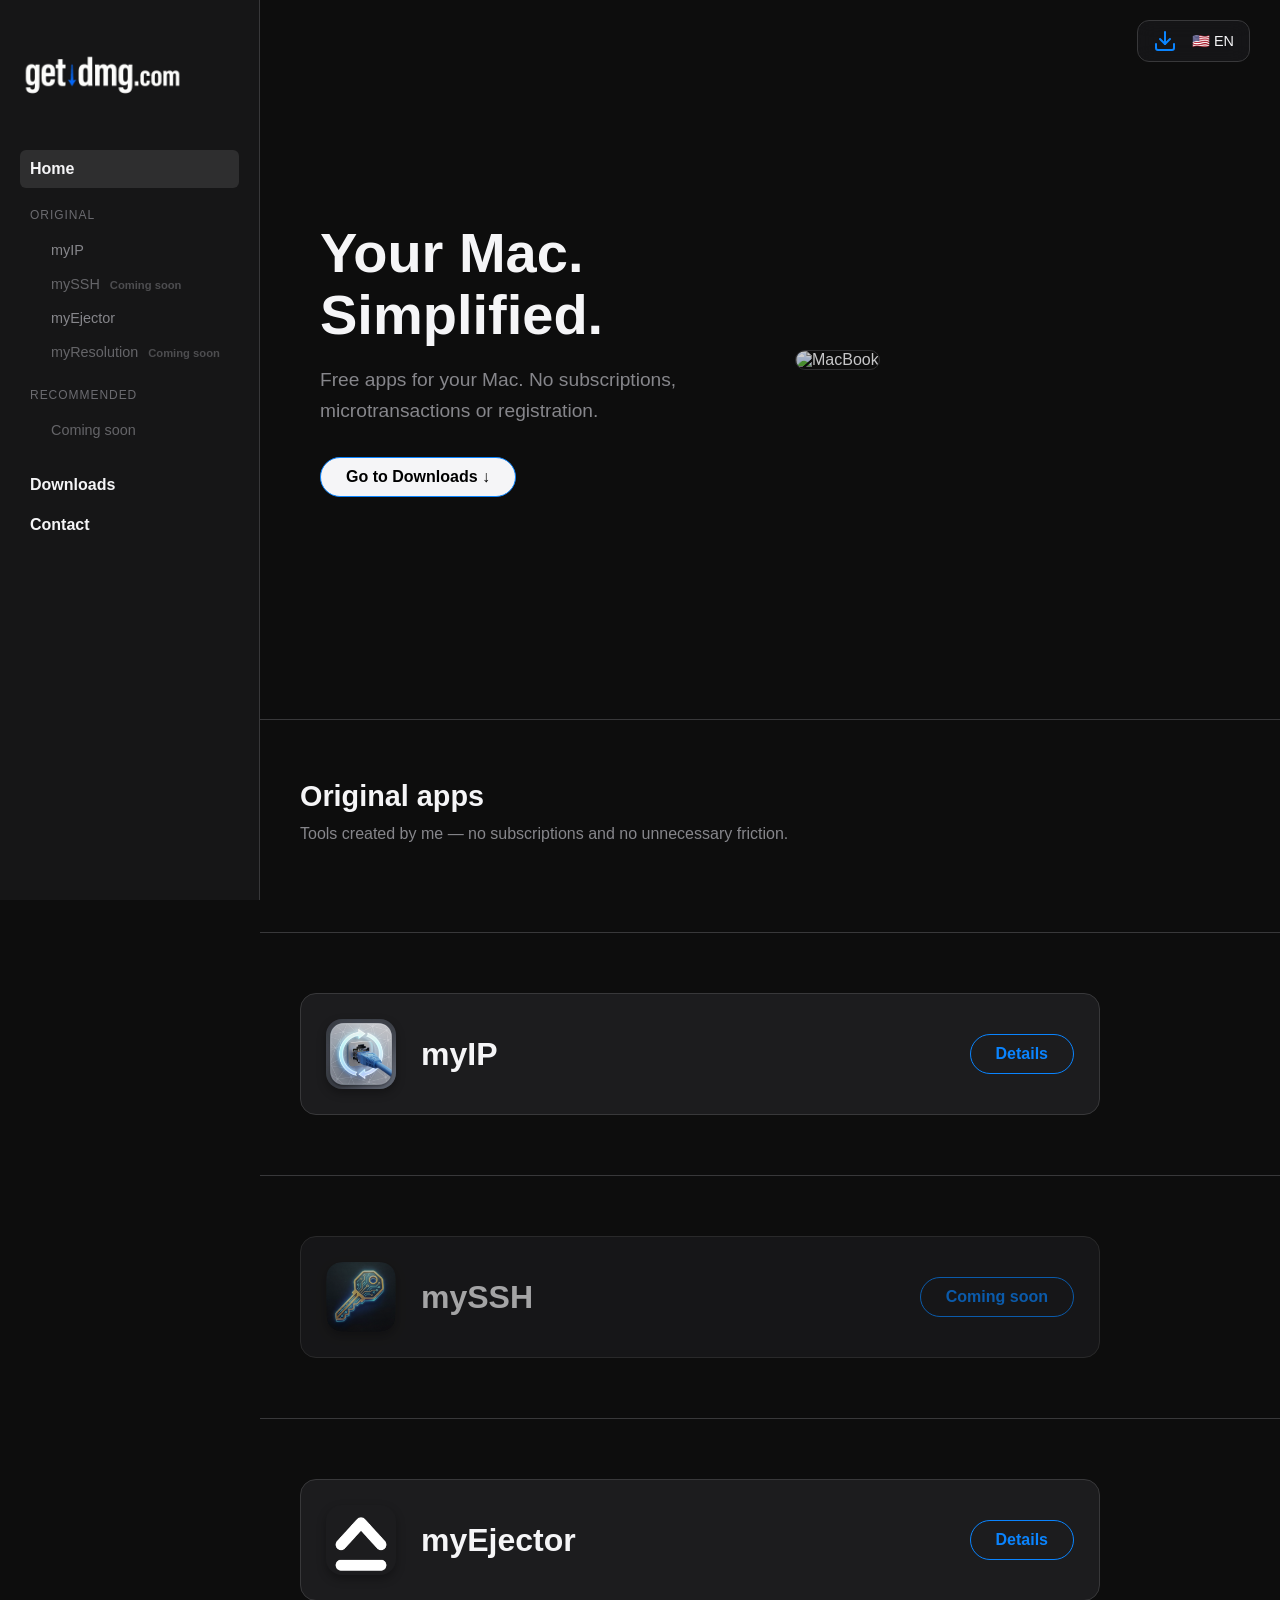
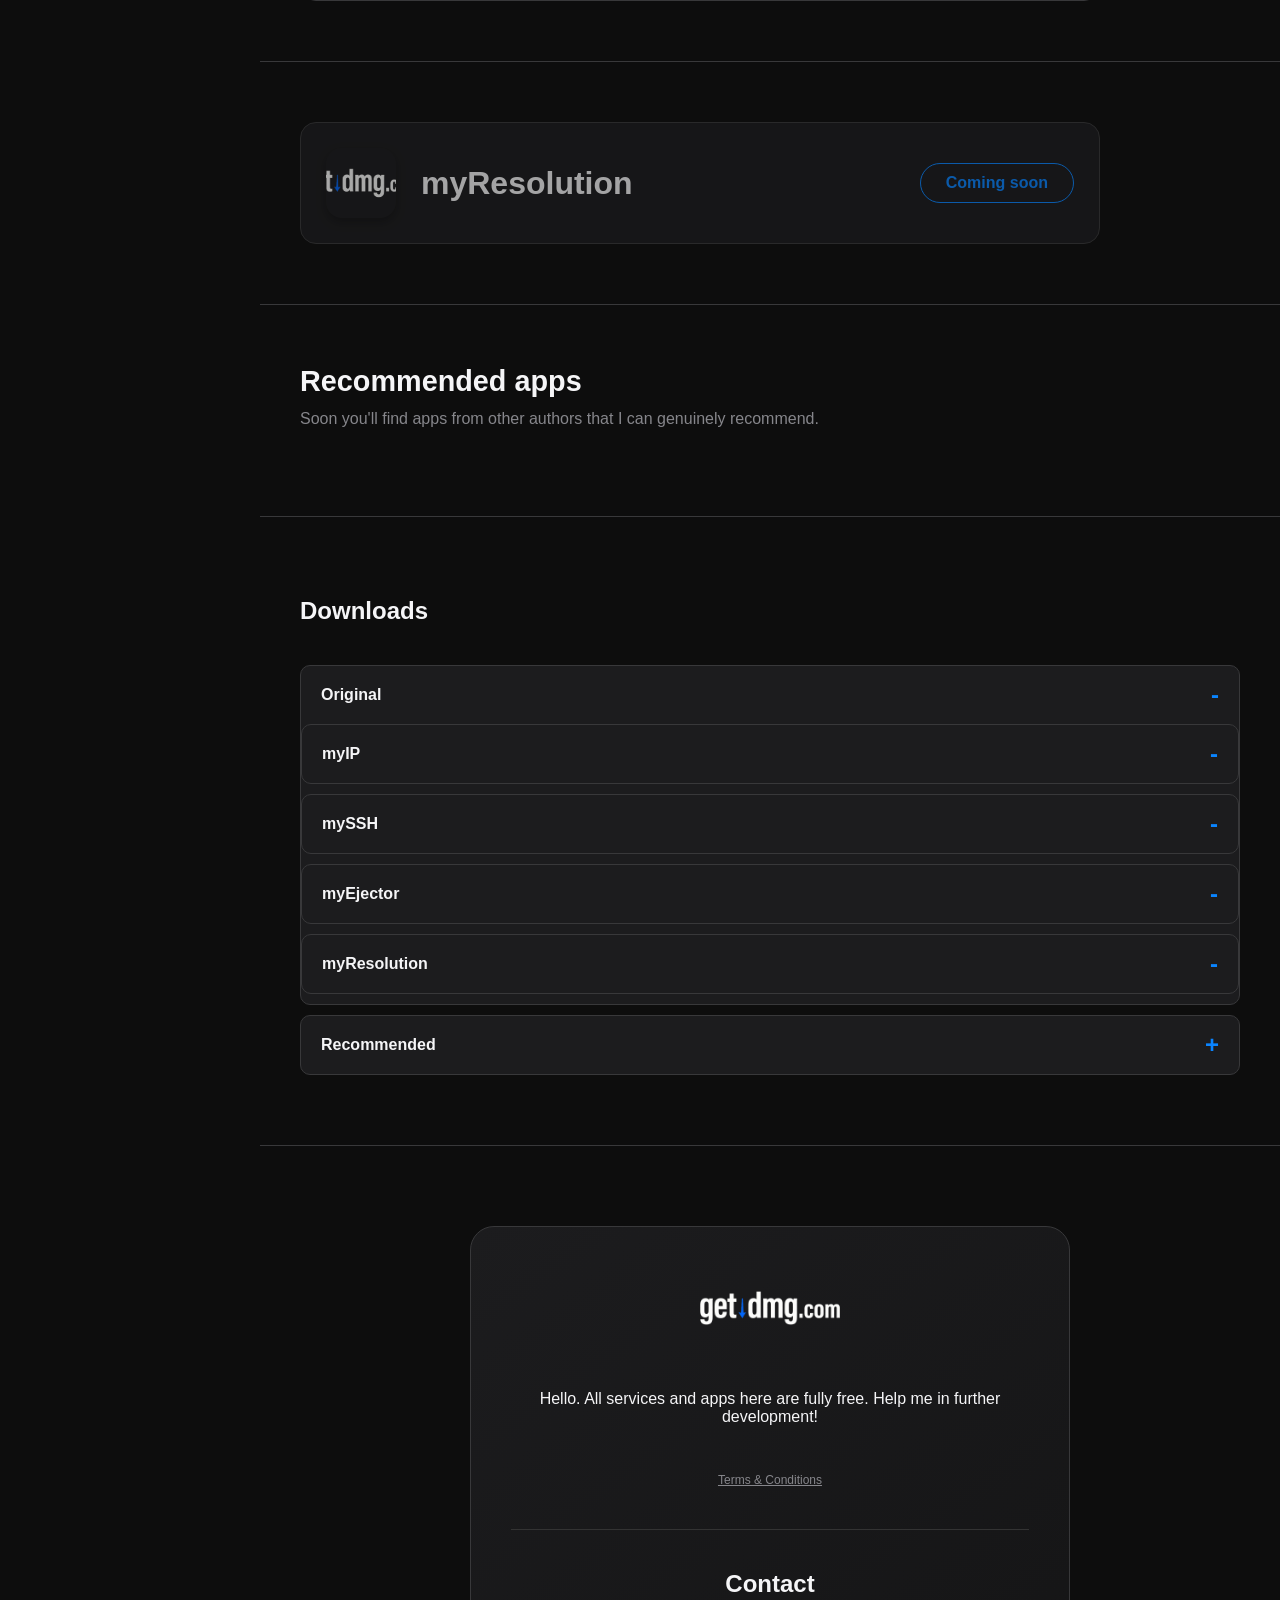
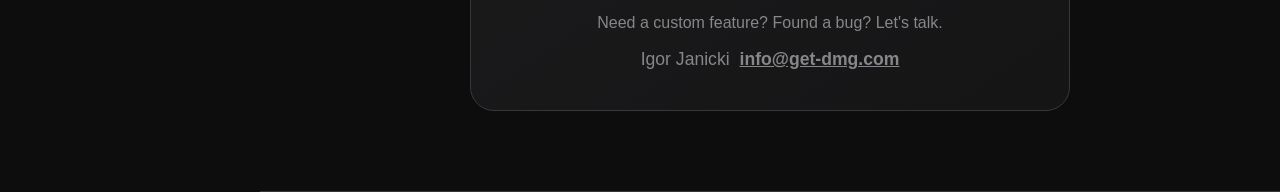
==== commit b26a4917: "wsad 23.12 15.33" ====
--- a/index.html
+++ b/index.html
@@ -5,92 +5,450 @@
     <meta name="viewport" content="width=device-width, initial-scale=1.0">
     <title>get-dmg.com | Professional Mac Tools</title>
     <link rel="icon" href="data:image/svg+xml,<svg xmlns=%22http://www.w3.org/2000/svg%22 viewBox=%220 0 100 100%22><text y=%22.9em%22 font-size=%2290%22>🍏</text></svg>">
+
     <style>
-        :root { --bg-main: #0d0d0d; --bg-sidebar: #161617; --card-bg: #1c1c1e; --card-hover: #252527; --border-color: #38383a; --text-main: #f5f5f7; --text-muted: #86868b; --accent-color: #0A84FF; --accent-hover: #0077ED; --coffee-color: #d4a373; --coffee-hover: #c58f5d; }
-        html { scroll-behavior: smooth; } * { box-sizing: border-box; }
-        body { margin: 0; font-family: -apple-system, BlinkMacSystemFont, "Segoe UI", Roboto, Helvetica, Arial, sans-serif; background-color: var(--bg-main); color: var(--text-main); display: flex; min-height: 100vh; position: relative; }
-        nav { width: 260px; background-color: var(--bg-sidebar); border-right: 1px solid var(--border-color); padding: 30px 20px; position: fixed; height: 100%; z-index: 100; display: flex; flex-direction: column; transition: transform 0.3s ease; overflow-y: auto; }
-        .sidebar-logo { width: 165px; margin-bottom: 30px; display: block; -webkit-user-select: none; user-select: none; pointer-events: none; }
-        nav ul { list-style: none; padding: 0; margin: 0; } nav li { margin-bottom: 2px; }
-        nav a { text-decoration: none; display: block; border-radius: 6px; transition: 0.2s; cursor: pointer; }
-        .nav-main { color: var(--text-main); font-weight: 600; font-size: 1rem; padding: 10px 10px; } .nav-main:hover, .nav-main.active { background-color: rgba(255, 255, 255, 0.1); }
-        .nav-sub { color: var(--text-muted); font-weight: 400; font-size: 0.9rem; padding: 8px 10px; margin-left: 20px; border-left: 1px solid transparent; } .nav-sub:hover, .nav-sub.active { color: var(--text-main); border-left-color: var(--text-muted); }
-        .top-controls { position: absolute; top: 20px; right: 30px; z-index: 999; display: flex; gap: 15px; align-items: center; background: rgba(28, 28, 30, 0.6); backdrop-filter: blur(10px); padding: 8px 15px; border-radius: 12px; border: 1px solid var(--border-color); }
-        .download-icon-btn { color: var(--accent-color); display: flex; align-items: center; justify-content: center; text-decoration: none; transition: 0.2s; cursor: pointer; }
-        select#language-picker { background: transparent; color: var(--text-main); border: none; font-size: 0.9rem; cursor: pointer; outline: none; font-weight: 500; text-align: right; -webkit-appearance: none; } select#language-picker option { background-color: #1c1c1e; }
-        .hamburger-btn { display: none; position: fixed; top: 20px; left: 20px; z-index: 1001; background: rgba(28, 28, 30, 0.8); backdrop-filter: blur(10px); border: 1px solid var(--border-color); color: white; padding: 10px; border-radius: 8px; cursor: pointer; }
-        .menu-overlay { display: none; position: fixed; top: 0; left: 0; width: 100%; height: 100%; background: rgba(0,0,0,0.5); z-index: 99; backdrop-filter: blur(3px); }
+        :root {
+            --bg-main: #0d0d0d;
+            --bg-sidebar: #161617;
+            --card-bg: #1c1c1e;
+            --card-hover: #252527;
+            --border-color: #38383a;
+            --text-main: #f5f5f7;
+            --text-muted: #86868b;
+            --accent-color: #0A84FF;
+            --accent-hover: #0077ED;
+        }
+
+        html { scroll-behavior: smooth; }
+        * { box-sizing: border-box; }
+
+        body {
+            margin: 0;
+            font-family: -apple-system, BlinkMacSystemFont, "Segoe UI", Roboto, Helvetica, Arial, sans-serif;
+            background-color: var(--bg-main);
+            color: var(--text-main);
+            display: flex;
+            min-height: 100vh;
+            position: relative;
+        }
+
+        nav {
+            width: 260px;
+            background-color: var(--bg-sidebar);
+            border-right: 1px solid var(--border-color);
+            padding: 30px 20px;
+            position: fixed;
+            height: 100%;
+            z-index: 100;
+            display: flex;
+            flex-direction: column;
+            transition: transform 0.3s ease;
+            overflow-y: auto;
+        }
+
+        .sidebar-logo {
+            width: 165px;
+            margin-bottom: 30px;
+            display: block;
+            -webkit-user-select: none;
+            user-select: none;
+            pointer-events: none;
+        }
+
+        nav ul { list-style: none; padding: 0; margin: 0; }
+        nav li { margin-bottom: 2px; }
+
+        nav a {
+            text-decoration: none;
+            display: block;
+            border-radius: 6px;
+            transition: 0.2s;
+            cursor: pointer;
+        }
+
+        .nav-main {
+            color: var(--text-main);
+            font-weight: 600;
+            font-size: 1rem;
+            padding: 10px 10px;
+        }
+
+        .nav-main:hover, .nav-main.active { background-color: rgba(255, 255, 255, 0.1); }
+
+        .nav-sub {
+            color: var(--text-muted);
+            font-weight: 400;
+            font-size: 0.9rem;
+            padding: 8px 10px;
+            margin-left: 20px;
+            border-left: 1px solid transparent;
+        }
+
+        .nav-sub:hover, .nav-sub.active { color: var(--text-main); border-left-color: var(--text-muted); }
+
+        .nav-group {
+            margin-top: 14px;
+            margin-bottom: 6px;
+            padding: 6px 10px;
+            font-size: 0.75rem;
+            letter-spacing: 0.08em;
+            text-transform: uppercase;
+            color: #6b6b70;
+        }
+
+        .soon-inline { opacity: 0.7; font-weight: 700; font-size: 0.78em; margin-left: 6px; }
+        .nav-sub.soon { opacity: 0.7; }
+
+        .top-controls {
+            position: absolute;
+            top: 20px;
+            right: 30px;
+            z-index: 999;
+            display: flex;
+            gap: 15px;
+            align-items: center;
+            background: rgba(28, 28, 30, 0.6);
+            backdrop-filter: blur(10px);
+            padding: 8px 15px;
+            border-radius: 12px;
+            border: 1px solid var(--border-color);
+        }
+
+        .download-icon-btn {
+            color: var(--accent-color);
+            display: flex;
+            align-items: center;
+            justify-content: center;
+            text-decoration: none;
+            transition: 0.2s;
+            cursor: pointer;
+        }
+
+        select#language-picker {
+            background: transparent;
+            color: var(--text-main);
+            border: none;
+            font-size: 0.9rem;
+            cursor: pointer;
+            outline: none;
+            font-weight: 500;
+            text-align: right;
+            -webkit-appearance: none;
+        }
+
+        select#language-picker option { background-color: #1c1c1e; }
+
+        .hamburger-btn {
+            display: none;
+            position: fixed;
+            top: 20px;
+            left: 20px;
+            z-index: 1001;
+            background: rgba(28, 28, 30, 0.8);
+            backdrop-filter: blur(10px);
+            border: 1px solid var(--border-color);
+            color: white;
+            padding: 10px;
+            border-radius: 8px;
+            cursor: pointer;
+        }
+
+        .menu-overlay {
+            display: none;
+            position: fixed;
+            top: 0;
+            left: 0;
+            width: 100%;
+            height: 100%;
+            background: rgba(0,0,0,0.5);
+            z-index: 99;
+            backdrop-filter: blur(3px);
+        }
+
         @media (min-width: 769px) { .menu-overlay { display: none !important; } }
+
         main { margin-left: 260px; width: 100%; position: relative; }
-        section { padding: 60px 40px; border-bottom: 1px solid var(--border-color); display: flex; flex-direction: column; justify-content: center; scroll-margin-top: 20px; }
-        .app-card { background: var(--card-bg); padding: 25px; border-radius: 16px; border: 1px solid var(--border-color); max-width: 800px; width: 100%; display: flex; align-items: center; gap: 25px; transition: background 0.3s; } .app-card:hover { background: var(--card-hover); }
-        .app-icon-img { width: 70px; height: 70px; border-radius: 16px; box-shadow: 0 4px 10px rgba(0,0,0,0.3); object-fit: cover; flex-shrink: 0; }
-        .app-card-content { flex-grow: 1; display: flex; justify-content: space-between; align-items: center; width: 100%; } .app-card-content h2 { font-size: 2rem; margin: 0; color: var(--text-main); line-height: 1; }
-        .btn-more { display: inline-block; padding: 10px 25px; border: 1px solid var(--accent-color); color: var(--accent-color); border-radius: 20px; text-decoration: none; font-weight: 600; font-size: 1rem; transition: 0.2s; cursor: pointer; background: transparent; } .btn-more:hover { background: var(--accent-color); color: white; }
+
+        section {
+            padding: 60px 40px;
+            border-bottom: 1px solid var(--border-color);
+            display: flex;
+            flex-direction: column;
+            justify-content: center;
+            scroll-margin-top: 20px;
+        }
+
+        .section-header { max-width: 900px; width: 100%; margin-bottom: 25px; }
+        .section-header h2 { margin: 0 0 8px 0; font-size: 1.8rem; }
+        .section-header p { margin: 0; color: var(--text-muted); line-height: 1.6; }
+
+        .app-card {
+            background: var(--card-bg);
+            padding: 25px;
+            border-radius: 16px;
+            border: 1px solid var(--border-color);
+            max-width: 800px;
+            width: 100%;
+            display: flex;
+            align-items: center;
+            gap: 25px;
+            transition: background 0.3s;
+        }
+
+        .app-card:hover { background: var(--card-hover); }
+        .app-card.soon { opacity: 0.65; }
+
+        .app-icon-img {
+            width: 70px;
+            height: 70px;
+            border-radius: 16px;
+            box-shadow: 0 4px 10px rgba(0,0,0,0.3);
+            object-fit: cover;
+            flex-shrink: 0;
+        }
+
+        .app-card-content {
+            flex-grow: 1;
+            display: flex;
+            justify-content: space-between;
+            align-items: center;
+            width: 100%;
+        }
+
+        .app-card-content h2 { font-size: 2rem; margin: 0; color: var(--text-main); line-height: 1; }
+
+        .btn-more {
+            display: inline-block;
+            padding: 10px 25px;
+            border: 1px solid var(--accent-color);
+            color: var(--accent-color);
+            border-radius: 20px;
+            text-decoration: none;
+            font-weight: 600;
+            font-size: 1rem;
+            transition: 0.2s;
+            cursor: pointer;
+            background: transparent;
+        }
+
+        .btn-more:hover { background: var(--accent-color); color: white; }
+
         #home { padding: 100px 60px; min-height: 80vh; }
-        .hero-grid { display: grid; grid-template-columns: 1fr 1fr; gap: 50px; align-items: center; } .hero-img { width: 100%; border-radius: 12px; border: 1px solid var(--border-color); opacity: 0.8; }
-        h1 { font-size: 3.5rem; margin: 0 0 20px 0; font-weight: 700; line-height: 1.1; } p.desc { font-size: 1.2rem; line-height: 1.6; color: var(--text-muted); max-width: 700px; margin-bottom: 30px; }
-        .download-list { width: 100%; max-width: 1000px; margin-top: 20px;} .download-list details { background: var(--card-bg); margin-bottom: 10px; border-radius: 10px; border: 1px solid var(--border-color); overflow: hidden; }
-        .download-list summary { padding: 15px 20px; cursor: pointer; font-weight: 600; display: flex; justify-content: space-between; align-items: center; list-style: none; } .download-list summary::after { content: '+'; font-size: 1.5rem; color: var(--accent-color); } .download-list details[open] summary::after { content: '-'; }
-        .version-table { width: 100%; border-collapse: collapse; } .version-table td, .version-table th { padding: 12px 20px; border-top: 1px solid var(--border-color); color: var(--text-muted); text-align: left; font-size: 0.95rem; } .version-table th { color: #fff; text-transform: uppercase; font-size: 0.75rem; }
-        .download-link { color: var(--accent-color); font-weight: bold; text-decoration: none; cursor: pointer; } .download-link:hover { text-decoration: underline; }
+
+        .hero-grid {
+            display: grid;
+            grid-template-columns: 1fr 1fr;
+            gap: 50px;
+            align-items: center;
+        }
+
+        .hero-img { width: 100%; border-radius: 12px; border: 1px solid var(--border-color); opacity: 0.8; }
+
+        h1 { font-size: 3.5rem; margin: 0 0 20px 0; font-weight: 700; line-height: 1.1; }
+        p.desc { font-size: 1.2rem; line-height: 1.6; color: var(--text-muted); max-width: 700px; margin-bottom: 30px; }
+
+        .download-list { width: 100%; max-width: 1000px; margin-top: 20px; }
+        .download-list details { background: var(--card-bg); margin-bottom: 10px; border-radius: 10px; border: 1px solid var(--border-color); overflow: hidden; }
+        .download-list summary { padding: 15px 20px; cursor: pointer; font-weight: 600; display: flex; justify-content: space-between; align-items: center; list-style: none; }
+        .download-list summary::after { content: '+'; font-size: 1.5rem; color: var(--accent-color); }
+        .download-list details[open] summary::after { content: '-'; }
+
+        .version-table { width: 100%; border-collapse: collapse; }
+        .version-table td, .version-table th { padding: 12px 20px; border-top: 1px solid var(--border-color); color: var(--text-muted); text-align: left; font-size: 0.95rem; }
+        .version-table th { color: #fff; text-transform: uppercase; font-size: 0.75rem; }
+
+        .download-link { color: var(--accent-color); font-weight: bold; text-decoration: none; cursor: pointer; }
+        .download-link:hover { text-decoration: underline; }
+        .download-soon { color: var(--text-muted); font-weight: 700; }
+
         #contact { text-align: center; align-items: center; padding-top: 80px; padding-bottom: 80px; }
-        .contact-card { background: linear-gradient(145deg, #1c1c1e, #151516); padding: 40px; border-radius: 24px; border: 1px solid var(--border-color); max-width: 600px; width: 100%; display: flex; flex-direction: column; align-items: center; }
-        .contact-logo { width: 150px; height: auto; margin-bottom: 25px; pointer-events: none; } .contact-box p { color: var(--text-muted); font-size: 1.1rem; margin-bottom: 15px; }
+
+        .contact-card {
+            background: linear-gradient(145deg, #1c1c1e, #151516);
+            padding: 40px;
+            border-radius: 24px;
+            border: 1px solid var(--border-color);
+            max-width: 600px;
+            width: 100%;
+            display: flex;
+            flex-direction: column;
+            align-items: center;
+        }
+
+        .contact-logo { width: 150px; height: auto; margin-bottom: 25px; pointer-events: none; }
+
         .legal-line { font-size: 0.75rem; color: #555; max-width: 500px; margin-top: 5px; line-height: 1.4; display: flex; justify-content: center; }
-        .legal-link { color: var(--text-muted); text-decoration: underline; cursor: pointer; } .legal-link:hover { color: var(--accent-color); }
-        .back-to-top { position: fixed; bottom: 30px; right: 30px; width: 50px; height: 50px; background-color: var(--accent-color); color: white; border-radius: 50%; display: none; align-items: center; justify-content: center; cursor: pointer; box-shadow: 0 4px 15px rgba(0,0,0,0.5); z-index: 1000; transition: 0.3s; opacity: 0; }
-        .back-to-top.visible { display: flex; opacity: 1; } .back-to-top:hover { background-color: var(--accent-hover); transform: translateY(-5px); }
-        .modal-overlay { position: fixed; top: 0; left: 0; width: 100%; height: 100%; background: rgba(0,0,0,0.85); backdrop-filter: blur(8px); z-index: 2000; display: none; justify-content: center; align-items: center; }
-        .modal-content { background: #1c1c1e; width: 95%; max-width: 1000px; height: 90vh; padding: 40px; border-radius: 20px; border: 1px solid var(--border-color); position: relative; overflow-y: auto; }
-        .close-modal { position: absolute; top: 20px; right: 20px; background: none; border: none; color: white; font-size: 2.5rem; cursor: pointer; z-index: 10; }
-        .modal-header { display: flex; align-items: center; gap: 25px; margin-bottom: 25px; } .modal-header-icon { width: 80px; height: 80px; border-radius: 18px; box-shadow: 0 5px 15px rgba(0,0,0,0.5); object-fit: cover; } .modal-header h2 { margin: 0; font-size: 2.5rem; line-height: 1; color: var(--text-main); }
-        .static-description { margin-bottom: 30px; border-bottom: 1px solid #333; padding-bottom: 20px; } .static-description h3 { color: var(--text-main); margin-bottom: 10px; font-size: 1.2rem; } .static-description p { color: var(--text-muted); line-height: 1.6; font-size: 1rem; margin: 0; }
+        .legal-link { color: var(--text-muted); text-decoration: underline; cursor: pointer; }
+        .legal-link:hover { color: var(--accent-color); }
+
+        .back-to-top {
+            position: fixed;
+            bottom: 30px;
+            right: 30px;
+            width: 50px;
+            height: 50px;
+            background-color: var(--accent-color);
+            color: white;
+            border-radius: 50%;
+            display: none;
+            align-items: center;
+            justify-content: center;
+            cursor: pointer;
+            box-shadow: 0 4px 15px rgba(0,0,0,0.5);
+            z-index: 1000;
+            transition: 0.3s;
+            opacity: 0;
+        }
+
+        .back-to-top.visible { display: flex; opacity: 1; }
+        .back-to-top:hover { background-color: var(--accent-hover); transform: translateY(-5px); }
+
+        .modal-overlay {
+            position: fixed;
+            top: 0;
+            left: 0;
+            width: 100%;
+            height: 100%;
+            background: rgba(0,0,0,0.85);
+            backdrop-filter: blur(8px);
+            z-index: 2000;
+            display: none;
+            justify-content: center;
+            align-items: center;
+        }
+
+        .modal-content {
+            background: #1c1c1e;
+            width: 95%;
+            max-width: 1000px;
+            height: 90vh;
+            padding: 40px;
+            border-radius: 20px;
+            border: 1px solid var(--border-color);
+            position: relative;
+            overflow-y: auto;
+        }
+
+        .close-modal {
+            position: absolute;
+            top: 20px;
+            right: 20px;
+            background: none;
+            border: none;
+            color: white;
+            font-size: 2.5rem;
+            cursor: pointer;
+            z-index: 10;
+        }
+
+        .modal-header { display: flex; align-items: center; gap: 25px; margin-bottom: 25px; }
+        .modal-header-icon { width: 80px; height: 80px; border-radius: 18px; box-shadow: 0 5px 15px rgba(0,0,0,0.5); object-fit: cover; }
+        .modal-header h2 { margin: 0; font-size: 2.5rem; line-height: 1; color: var(--text-main); }
+
+        .static-description { margin-bottom: 30px; border-bottom: 1px solid #333; padding-bottom: 20px; }
+        .static-description h3 { color: var(--text-main); margin-bottom: 10px; font-size: 1.2rem; }
+        .static-description p { color: var(--text-muted); line-height: 1.6; font-size: 1rem; margin: 0; }
+
         details.manual-details { background: rgba(255,255,255,0.03); border: 1px solid #333; border-radius: 12px; margin-bottom: 20px; }
         details.manual-details summary { padding: 20px; font-weight: bold; font-size: 1.2rem; cursor: pointer; color: var(--accent-color); list-style: none; display: flex; justify-content: space-between; align-items: center; }
-        details.manual-details summary::after { content: '+'; font-size: 1.5rem; color: var(--text-muted); } details.manual-details[open] summary::after { content: '-'; }
+        details.manual-details summary::after { content: '+'; font-size: 1.5rem; color: var(--text-muted); }
+        details.manual-details[open] summary::after { content: '-'; }
         .manual-inner { padding: 0 25px 25px 25px; }
+
         .manual-grid { display: grid; grid-template-columns: repeat(2, 1fr); gap: 25px; align-items: stretch; }
         .step-card { background: #252527; border: 1px solid #38383a; border-radius: 16px; padding: 25px; display: flex; flex-direction: column; justify-content: space-between; height: 100%; }
-        .step-txt { margin-bottom: 20px; } .step-title { display: block; color: var(--text-main); font-weight: 700; font-size: 1.1rem; margin-bottom: 8px; color: var(--accent-color); } .step-desc { color: var(--text-muted); line-height: 1.5; margin: 0; font-size: 0.95rem; }
+        .step-txt { margin-bottom: 20px; }
+        .step-title { display: block; font-weight: 700; font-size: 1.1rem; margin-bottom: 8px; color: var(--accent-color); }
+        .step-desc { color: var(--text-muted); line-height: 1.5; margin: 0; font-size: 0.95rem; }
         .step-img-container { width: 100%; height: 320px; display: flex; align-items: center; justify-content: center; background-color: rgba(0,0,0,0.3); border-radius: 12px; border: 1px solid #333; margin-top: auto; overflow: hidden; }
         .step-img { display: block; object-fit: contain; }
-        .img-fit-height { height: 100%; width: auto; max-width: 100%; } .img-fit-width { width: 100%; height: auto; max-height: 100%; }
-        .step-card.horizontal-split { grid-column: 1 / -1; flex-direction: row; align-items: center; gap: 30px; } .step-card.horizontal-split .step-txt { width: 40%; margin-bottom: 0; flex-shrink: 0; } .step-card.horizontal-split .step-imgs-container { width: 60%; display: flex; gap: 15px; justify-content: center; } .step-card.horizontal-split .step-img { max-height: 350px; width: auto; max-width: 100%; border-radius: 8px; border: 1px solid #444; }
-        .step-card.special-v-layout { padding: 0; overflow: hidden; }
-        .special-top-img-container { width: 100%; padding: 25px 25px 0 25px; text-align: center; } .special-top-img { width: 90%; height: auto; border-radius: 12px 12px 0 0; border: 1px solid #444; border-bottom: none; }
-        .special-split-bottom { display: flex; align-items: stretch; border-top: 1px solid #38383a; } .special-split-text { width: 50%; padding: 25px; border-right: 1px solid #38383a; } .special-split-img-container { width: 50%; padding: 25px; display: flex; align-items: center; justify-content: center; background: rgba(0,0,0,0.2); } .special-split-img { max-width: 100%; max-height: 250px; height: auto; border-radius: 8px; border: 1px solid #444; object-fit: contain; }
-        .step-card.two-col-text-only { grid-column: 1 / -1; display: grid; grid-template-columns: 1fr 1fr; gap: 30px; align-items: start; } .step-card.two-col-text-only .step-txt { margin-bottom: 0; }
+        .img-fit-height { height: 100%; width: auto; max-width: 100%; }
+        .img-fit-width { width: 100%; height: auto; max-height: 100%; }
+
         .manual-full-width { grid-column: 1 / -1; margin-top: 20px; margin-bottom: 10px; font-weight: bold; font-size: 1.1rem; color: white; border-top: 1px solid #333; padding-top: 20px; }
         .manual-footer { margin-top: 30px; padding-top: 20px; border-top: 1px solid #333; text-align: center; color: var(--text-muted); }
-        .modal-download-btn { display: block; width: 100%; text-align: center; padding: 15px; margin-top: 30px; background: transparent; border: 2px solid var(--accent-color); color: var(--accent-color); border-radius: 12px; font-weight: bold; font-size: 1.2rem; text-decoration: none; cursor: pointer; transition: 0.3s; } .modal-download-btn:hover { background: var(--accent-color); color: white; transform: translateY(-2px); }
-        @media (max-width: 900px) { .hero-grid { grid-template-columns: 1fr; text-align: center; } .hero-images { display: none; } .app-card { flex-direction: column; text-align: center; gap: 15px; } .app-card-content { flex-direction: column; gap: 15px; } }
-        @media (max-width: 768px) { body { flex-direction: column; } .hamburger-btn { display: block; } nav { left: -280px; padding-top: 80px; box-shadow: 10px 0 30px rgba(0,0,0,0.5); } nav.open { transform: translateX(280px); } .sidebar-logo { display: block; width: 90px; margin: 0 auto 30px auto; } main { margin-left: 0; width: 100%; } section { padding: 60px 20px; } h1 { font-size: 2.8rem; } .top-controls { top: 15px; right: 15px; } .modal-content { padding: 20px; } .manual-grid { grid-template-columns: 1fr; } .step-card.horizontal-split, .step-card.two-col-text-only { grid-column: auto; flex-direction: column; display: flex; } .step-card.horizontal-split .step-txt, .step-card.horizontal-split .step-imgs-container { width: 100%; } .step-card.horizontal-split .step-img { max-height: 200px; } .step-img-container { height: auto; padding: 10px; } .step-img { max-height: 250px; } .special-top-img { width: 100%; } .special-split-bottom { flex-direction: column; } .special-split-text, .special-split-img-container { width: 100%; border-right: none; border-bottom: 1px solid #38383a; } .desc-col { display: none; } }
+
+        .modal-download-btn {
+            display: block;
+            width: 100%;
+            text-align: center;
+            padding: 15px;
+            margin-top: 30px;
+            background: transparent;
+            border: 2px solid var(--accent-color);
+            color: var(--accent-color);
+            border-radius: 12px;
+            font-weight: bold;
+            font-size: 1.2rem;
+            text-decoration: none;
+            cursor: pointer;
+            transition: 0.3s;
+        }
+
+        .modal-download-btn:hover { background: var(--accent-color); color: white; transform: translateY(-2px); }
+        .modal-download-btn.disabled { opacity: 0.55; cursor: not-allowed; pointer-events: none; }
+
+        @media (max-width: 900px) {
+            .hero-grid { grid-template-columns: 1fr; text-align: center; }
+            .hero-images { display: none; }
+            .app-card { flex-direction: column; text-align: center; gap: 15px; }
+            .app-card-content { flex-direction: column; gap: 15px; }
+        }
+
+        @media (max-width: 768px) {
+            body { flex-direction: column; }
+            .hamburger-btn { display: block; }
+            nav { left: -280px; padding-top: 80px; box-shadow: 10px 0 30px rgba(0,0,0,0.5); }
+            nav.open { transform: translateX(280px); }
+            .sidebar-logo { display: block; width: 90px; margin: 0 auto 30px auto; }
+            main { margin-left: 0; width: 100%; }
+            section { padding: 60px 20px; }
+            h1 { font-size: 2.8rem; }
+            .top-controls { top: 15px; right: 15px; }
+            .modal-content { padding: 20px; }
+            .manual-grid { grid-template-columns: 1fr; }
+            .step-img-container { height: auto; padding: 10px; }
+            .step-img { max-height: 250px; }
+            .desc-col { display: none; }
+        }
     </style>
 </head>
 <body>
-
-    <button class="hamburger-btn" onclick="toggleMenu()"><svg xmlns="http://www.w3.org/2000/svg" width="24" height="24" viewBox="0 0 24 24" fill="none" stroke="currentColor" stroke-width="2" stroke-linecap="round" stroke-linejoin="round"><line x1="3" y1="12" x2="21" y2="12"></line><line x1="3" y1="6" x2="21" y2="6"></line><line x1="3" y1="18" x2="21" y2="18"></line></svg></button>
+    <button class="hamburger-btn" onclick="toggleMenu()" data-i18n-attr="aria-label:menu_toggle_label" aria-label="Menu">
+        <svg xmlns="http://www.w3.org/2000/svg" width="24" height="24" viewBox="0 0 24 24" fill="none" stroke="currentColor" stroke-width="2" stroke-linecap="round" stroke-linejoin="round"><line x1="3" y1="12" x2="21" y2="12"></line><line x1="3" y1="6" x2="21" y2="6"></line><line x1="3" y1="18" x2="21" y2="18"></line></svg>
+    </button>
     <div class="menu-overlay" onclick="toggleMenu()"></div>
 
     <div class="top-controls">
-        <a onclick="smartScroll('downloads')" class="download-icon-btn" title="Downloads"><svg xmlns="http://www.w3.org/2000/svg" width="24" height="24" viewBox="0 0 24 24" fill="none" stroke="currentColor" stroke-width="2" stroke-linecap="round" stroke-linejoin="round"><path d="M21 15v4a2 2 0 0 1-2 2H5a2 2 0 0 1-2-2v-4"></path><polyline points="7 10 12 15 17 10"></polyline><line x1="12" y1="15" x2="12" y2="3"></line></svg></a>
+        <a onclick="smartScroll('downloads')" class="download-icon-btn" data-i18n-attr="title:nav_downloads" title="Downloads">
+            <svg xmlns="http://www.w3.org/2000/svg" width="24" height="24" viewBox="0 0 24 24" fill="none" stroke="currentColor" stroke-width="2" stroke-linecap="round" stroke-linejoin="round"><path d="M21 15v4a2 2 0 0 1-2 2H5a2 2 0 0 1-2-2v-4"></path><polyline points="7 10 12 15 17 10"></polyline><line x1="12" y1="15" x2="12" y2="3"></line></svg>
+        </a>
         <select id="language-picker" onchange="setLanguage(this.value)">
-            <option value="en">🇺🇸 EN</option><option value="pl">🇵🇱 PL</option><option value="de">🇩🇪 DE</option><option value="ua">🇺🇦 UA</option>
+            <option value="en">🇺🇸 EN</option>
+            <option value="pl">🇵🇱 PL</option>
+            <option value="de">🇩🇪 DE</option>
+            <option value="ua">🇺🇦 UA</option>
         </select>
     </div>
 
-    <div class="back-to-top" onclick="window.scrollTo({top: 0, behavior: 'smooth'})"><svg xmlns="http://www.w3.org/2000/svg" width="24" height="24" viewBox="0 0 24 24" fill="none" stroke="currentColor" stroke-width="2" stroke-linecap="round" stroke-linejoin="round"><line x1="12" y1="19" x2="12" y2="5"></line><polyline points="5 12 12 5 19 12"></polyline></svg></div>
+    <div class="back-to-top" onclick="window.scrollTo({top: 0, behavior: 'smooth'})" data-i18n-attr="aria-label:back_to_top_label" aria-label="Back to top">
+        <svg xmlns="http://www.w3.org/2000/svg" width="24" height="24" viewBox="0 0 24 24" fill="none" stroke="currentColor" stroke-width="2" stroke-linecap="round" stroke-linejoin="round"><line x1="12" y1="19" x2="12" y2="5"></line><polyline points="5 12 12 5 19 12"></polyline></svg>
+    </div>
 
     <nav id="sidebar">
         <img src="logo.png" alt="Logo" class="sidebar-logo">
         <ul>
             <li><a onclick="smartScroll('home')" class="nav-link nav-main active" data-i18n="nav_home">Home</a></li>
+
+            <li class="nav-group" data-i18n="nav_group_author">Autorskie</li>
             <li><a onclick="smartScroll('myip')" class="nav-link nav-sub">myIP</a></li>
-            <li><a onclick="smartScroll('myssh')" class="nav-link nav-sub">mySSH</a></li>
+            <li><a onclick="smartScroll('myssh')" class="nav-link nav-sub soon">mySSH <span class="soon-inline" data-i18n="btn_soon">Wkrótce</span></a></li>
             <li><a onclick="smartScroll('myejector')" class="nav-link nav-sub">myEjector</a></li>
-            <li><a onclick="smartScroll('mydesktop')" class="nav-link nav-sub">myDesktop</a></li>
-            <li><a onclick="smartScroll('myremover')" class="nav-link nav-sub">myRemover</a></li>
+            <li><a onclick="smartScroll('myresolution')" class="nav-link nav-sub soon">myResolution <span class="soon-inline" data-i18n="btn_soon">Wkrótce</span></a></li>
+
+            <li class="nav-group" data-i18n="nav_group_recommended">Polecane</li>
+            <li><a onclick="smartScroll('recommended')" class="nav-link nav-sub soon" data-i18n="nav_recommended_placeholder">Wkrótce</a></li>
+
             <li style="margin-top: 20px;"><a onclick="smartScroll('downloads')" class="nav-link nav-main" data-i18n="nav_downloads">Downloads</a></li>
             <li><a onclick="smartScroll('contact')" class="nav-link nav-main" data-i18n="nav_contact">Contact</a></li>
         </ul>
@@ -104,24 +462,159 @@
                     <p class="desc" data-i18n="hero_desc">Darmowe aplikacje na twojego Maca. Bez subskrypcji, mikropłatności i rejestracji.</p>
                     <a onclick="smartScroll('downloads')" class="btn-more" style="background:var(--text-main); color:black;" data-i18n="hero_btn">Go to Downloads ↓</a>
                 </div>
-                <div class="hero-images"><img src="https://images.unsplash.com/photo-1517694712202-14dd9538aa97?auto=format&fit=crop&w=800&q=80" class="hero-img" alt="MacBook"></div>
+                <div class="hero-images">
+                    <img src="https://images.unsplash.com/photo-1517694712202-14dd9538aa97?auto=format&fit=crop&w=800&q=80" class="hero-img" alt="MacBook">
+                </div>
             </div>
         </section>
 
-        <section id="myip"><div class="app-card"><img src="Ikony aplikacji/myIP/myIP.jpg" alt="myIP" class="app-icon-img"><div class="app-card-content"><h2>myIP</h2><button class="btn-more" onclick="openModal('modal-myip')" data-i18n="btn_read_more">Więcej</button></div></div></section>
-        <section id="myssh"><div class="app-card"><img src="Ikony aplikacji/mySSH/mySSH.png" alt="mySSH" class="app-icon-img"><div class="app-card-content"><h2>mySSH</h2><button class="btn-more" onclick="openModal('modal-myssh')" data-i18n="btn_read_more">Więcej</button></div></div></section>
-        <section id="myejector"><div class="app-card"><img src="Ikony aplikacji/myEjector/myEjector.png" alt="myEjector" class="app-icon-img"><div class="app-card-content"><h2>myEjector</h2><button class="btn-more" onclick="openModal('modal-myejector')" data-i18n="btn_read_more">Więcej</button></div></div></section>
-        <section id="mydesktop"><div class="app-card"><img src="Ikony aplikacji/myDesktop/myDesktop.png" alt="myDesktop" class="app-icon-img"><div class="app-card-content"><h2>myDesktop</h2><button class="btn-more" onclick="openModal('modal-mydesktop')" data-i18n="btn_read_more">Więcej</button></div></div></section>
-        <section id="myremover"><div class="app-card"><img src="Ikony aplikacji/myRemover/myRemover.png" alt="myRemover" class="app-icon-img"><div class="app-card-content"><h2>myRemover</h2><button class="btn-more" onclick="openModal('modal-myremover')" data-i18n="btn_read_more">Więcej</button></div></div></section>
+        <section id="author-apps">
+            <div class="section-header">
+                <h2 data-i18n="section_author_title">Autorskie aplikacje</h2>
+                <p data-i18n="section_author_desc">Narzędzia tworzone przeze mnie – bez subskrypcji i zbędnych formalności.</p>
+            </div>
+        </section>
+
+        <section id="myip">
+            <div class="app-card">
+                <img src="Ikony aplikacji/myIP/myIP.jpg" alt="myIP" class="app-icon-img">
+                <div class="app-card-content">
+                    <h2>myIP</h2>
+                    <button class="btn-more" onclick="openModal('modal-myip')" data-i18n="btn_read_more">Więcej</button>
+                </div>
+            </div>
+        </section>
+
+        <section id="myssh">
+            <div class="app-card soon">
+                <img src="Ikony aplikacji/mySSH/mySSH.png" alt="mySSH" class="app-icon-img">
+                <div class="app-card-content">
+                    <h2>mySSH</h2>
+                    <button class="btn-more" onclick="openModal('modal-myssh')" data-i18n="btn_soon">Wkrótce</button>
+                </div>
+            </div>
+        </section>
+
+        <section id="myejector">
+            <div class="app-card">
+                <img src="Ikony aplikacji/myEjector/myEjector.png" alt="myEjector" class="app-icon-img">
+                <div class="app-card-content">
+                    <h2>myEjector</h2>
+                    <button class="btn-more" onclick="openModal('modal-myejector')" data-i18n="btn_read_more">Więcej</button>
+                </div>
+            </div>
+        </section>
+
+        <section id="myresolution">
+            <div class="app-card soon">
+                <img src="logo.png" alt="myResolution" class="app-icon-img">
+                <div class="app-card-content">
+                    <h2>myResolution</h2>
+                    <button class="btn-more" onclick="openModal('modal-myresolution')" data-i18n="btn_soon">Wkrótce</button>
+                </div>
+            </div>
+        </section>
+
+        <section id="recommended">
+            <div class="section-header">
+                <h2 data-i18n="section_recommended_title">Polecane aplikacje</h2>
+                <p data-i18n="section_recommended_desc">Wkrótce dodamy aplikacje innych autorów, które mogę z czystym sumieniem polecić.</p>
+            </div>
+        </section>
 
         <section id="downloads">
             <h2 data-i18n="nav_downloads">Download Center</h2>
             <div class="download-list">
-                <details id="dl-myip"><summary>myIP</summary><table class="version-table"><tr><th data-i18n="th_ver">Ver</th><th data-i18n="col_desc" class="desc-col">Description</th><th data-i18n="th_date">Date</th><th data-i18n="th_size">Size</th><th data-i18n="th_action">Action</th></tr><tr><td>v1.0</td><td class="desc-col" data-i18n="desc_multilang">Available languages: EN, PL, DE</td><td>2023-11-20</td><td>8 MB</td><td><a onclick="downloadAndScroll('aplikacje/myIP/myIP_v1.0.dmg')" class="download-link" data-i18n="btn_download">Download</a></td></tr></table></details>
-                <details id="dl-myssh"><summary>mySSH</summary><table class="version-table"><tr><th data-i18n="th_ver">Ver</th><th data-i18n="col_desc" class="desc-col">Description</th><th data-i18n="th_date">Date</th><th data-i18n="th_size">Size</th><th data-i18n="th_action">Action</th></tr><tr><td>v1.0</td><td class="desc-col" data-i18n="desc_multilang">Available languages: EN, PL, DE</td><td>2023-10-15</td><td>12 MB</td><td><a onclick="downloadAndScroll('aplikacje/mySSH/mySSH_v1.0.dmg')" class="download-link" data-i18n="btn_download">Download</a></td></tr></table></details>
-                <details id="dl-myejector"><summary>myEjector</summary><table class="version-table"><tr><th data-i18n="th_ver">Ver</th><th data-i18n="col_desc" class="desc-col">Description</th><th data-i18n="th_date">Date</th><th data-i18n="th_size">Size</th><th data-i18n="th_action">Action</th></tr><tr><td>v1.0</td><td class="desc-col" data-i18n="desc_multilang">Available languages: EN, PL, DE</td><td>2023-12-05</td><td>4 MB</td><td><a onclick="downloadAndScroll('aplikacje/myEjector/myEjector_v1.0.dmg')" class="download-link" data-i18n="btn_download">Download</a></td></tr></table></details>
-                <details id="dl-mydesktop"><summary>myDesktop</summary><table class="version-table"><tr><th data-i18n="th_ver">Ver</th><th data-i18n="col_desc" class="desc-col">Description</th><th data-i18n="th_date">Date</th><th data-i18n="th_size">Size</th><th data-i18n="th_action">Action</th></tr><tr><td>v1.0</td><td class="desc-col" data-i18n="desc_multilang">Available languages: EN, PL, DE</td><td>2024-03-20</td><td>6 MB</td><td><a onclick="downloadAndScroll('aplikacje/myDesktop/myDesktop_v1.0.dmg')" class="download-link" data-i18n="btn_download">Download</a></td></tr></table></details>
-                <details id="dl-myremover"><summary>myRemover</summary><table class="version-table"><tr><th data-i18n="th_ver">Ver</th><th data-i18n="col_desc" class="desc-col">Description</th><th data-i18n="th_date">Date</th><th data-i18n="th_size">Size</th><th data-i18n="th_action">Action</th></tr><tr><td>v1.0</td><td class="desc-col" data-i18n="desc_multilang">Available languages: EN, PL, DE</td><td>2024-02-15</td><td>5 MB</td><td><a onclick="downloadAndScroll('aplikacje/myRemover/myRemover_v1.0.dmg')" class="download-link" data-i18n="btn_download">Download</a></td></tr></table></details>
+                <details id="dl-author" open>
+                    <summary data-i18n="downloads_author_title">Autorskie</summary>
+
+                    <details id="dl-author-myip">
+                        <summary>myIP</summary>
+                        <table class="version-table">
+                            <tr>
+                                <th data-i18n="th_ver">Ver</th>
+                                <th data-i18n="col_desc" class="desc-col">Description</th>
+                                <th data-i18n="th_date">Date</th>
+                                <th data-i18n="th_size">Size</th>
+                                <th data-i18n="th_action">Action</th>
+                            </tr>
+                            <tr>
+                                <td>v1.0</td>
+                                <td class="desc-col" data-i18n="desc_multilang">Available languages: EN, PL, DE, UA</td>
+                                <td>2023-11-20</td>
+                                <td>8 MB</td>
+                                <td><a onclick="downloadAndScroll('aplikacje/myIP/myIP_v1.0.dmg')" class="download-link" data-i18n="btn_download">Download</a></td>
+                            </tr>
+                        </table>
+                    </details>
+
+                    <details id="dl-author-myssh">
+                        <summary>mySSH</summary>
+                        <table class="version-table">
+                            <tr>
+                                <th data-i18n="th_ver">Ver</th>
+                                <th data-i18n="col_desc" class="desc-col">Description</th>
+                                <th data-i18n="th_date">Date</th>
+                                <th data-i18n="th_size">Size</th>
+                                <th data-i18n="th_action">Action</th>
+                            </tr>
+                            <tr>
+                                <td data-i18n="soon_inline">Soon</td>
+                                <td class="desc-col" data-i18n="desc_ssh_soon_row">Coming soon</td>
+                                <td>—</td>
+                                <td>—</td>
+                                <td><span class="download-soon" data-i18n="btn_soon">Coming soon</span></td>
+                            </tr>
+                        </table>
+                    </details>
+
+                    <details id="dl-author-myejector">
+                        <summary>myEjector</summary>
+                        <table class="version-table">
+                            <tr>
+                                <th data-i18n="th_ver">Ver</th>
+                                <th data-i18n="col_desc" class="desc-col">Description</th>
+                                <th data-i18n="th_date">Date</th>
+                                <th data-i18n="th_size">Size</th>
+                                <th data-i18n="th_action">Action</th>
+                            </tr>
+                            <tr>
+                                <td>v1.0</td>
+                                <td class="desc-col" data-i18n="desc_multilang">Available languages: EN, PL, DE, UA</td>
+                                <td>2023-12-05</td>
+                                <td>4 MB</td>
+                                <td><a onclick="downloadAndScroll('aplikacje/myEjector/myEjector_v1.0.dmg')" class="download-link" data-i18n="btn_download">Download</a></td>
+                            </tr>
+                        </table>
+                    </details>
+
+                    <details id="dl-author-myresolution">
+                        <summary>myResolution</summary>
+                        <table class="version-table">
+                            <tr>
+                                <th data-i18n="th_ver">Ver</th>
+                                <th data-i18n="col_desc" class="desc-col">Description</th>
+                                <th data-i18n="th_date">Date</th>
+                                <th data-i18n="th_size">Size</th>
+                                <th data-i18n="th_action">Action</th>
+                            </tr>
+                            <tr>
+                                <td data-i18n="soon_inline">Soon</td>
+                                <td class="desc-col" data-i18n="desc_resolution_soon_row">Coming soon</td>
+                                <td>—</td>
+                                <td>—</td>
+                                <td><span class="download-soon" data-i18n="btn_soon">Coming soon</span></td>
+                            </tr>
+                        </table>
+                    </details>
+                </details>
+
+                <details id="dl-recommended">
+                    <summary data-i18n="downloads_recommended_title">Polecane</summary>
+                    <div style="padding: 15px 20px; color: var(--text-muted);" data-i18n="downloads_recommended_placeholder">
+                        Wkrótce pojawią się tutaj aplikacje innych autorów.
+                    </div>
+                </details>
             </div>
         </section>
 
@@ -129,12 +622,17 @@
             <div class="contact-card">
                 <img src="logo.png" alt="Logo" class="contact-logo">
                 <p data-i18n="donate_text">Hello. All services and apps you found here are fully free...</p>
+
                 <script async src="https://js.stripe.com/v3/buy-button.js"></script>
                 <div style="display: flex; gap: 15px; justify-content: center; flex-wrap: wrap; margin-top: 20px; margin-bottom: 5px;">
                     <stripe-buy-button buy-button-id="buy_btn_1SeJiTE1a4CoiVfzRMdHD5NF" publishable-key="pk_live_51SdoS1E1a4CoiVfzWKlsvJAuw7xkfZWBk2DmnN7WE87GEAwaxwFwb2nnsJOq5ZRm3DTLPX8H7sOOnkKECrheJ2hV00txPlTGCE"></stripe-buy-button>
                     <stripe-buy-button buy-button-id="buy_btn_1SeJbOE1a4CoiVfz7PbE7Ito" publishable-key="pk_live_51SdoS1E1a4CoiVfzWKlsvJAuw7xkfZWBk2DmnN7WE87GEAwaxwFwb2nnsJOq5ZRm3DTLPX8H7sOOnkKECrheJ2hV00txPlTGCE"></stripe-buy-button>
                 </div>
-                <div class="legal-line"><a onclick="openModal('modal-terms')" class="legal-link" data-i18n="legal_link">Terms & Conditions</a></div>
+
+                <div class="legal-line">
+                    <a onclick="openModal('modal-terms')" class="legal-link" data-i18n="legal_link">Terms & Conditions</a>
+                </div>
+
                 <div style="margin-top: 40px; padding-top: 20px; border-top: 1px solid #333; width: 100%; color: var(--text-muted);">
                     <h2 data-i18n="nav_contact" style="margin-bottom: 15px; color: var(--text-main);">Contact</h2>
                     <p data-i18n="contact_text" style="margin-bottom: 10px;">Need a custom feature? Found a bug? Let's talk.</p>
@@ -144,131 +642,524 @@
         </section>
     </main>
 
-    <div id="modal-terms" class="modal-overlay"><div class="modal-content"><button class="close-modal" onclick="closeModal()">×</button><h2 data-i18n="legal_link">Terms & Conditions</h2><div style="text-align: left; color: #ccc; line-height: 1.6;" data-i18n="legal_full_text"></div></div></div>
+    <div id="modal-terms" class="modal-overlay">
+        <div class="modal-content">
+            <button class="close-modal" onclick="closeModal()">×</button>
+            <h2 data-i18n="legal_link">Terms & Conditions</h2>
+            <div style="text-align: left; color: #ccc; line-height: 1.6;" data-i18n="legal_full_text"></div>
+        </div>
+    </div>
+
     <div id="modal-myip" class="modal-overlay"><div class="modal-content"><button class="close-modal" onclick="closeModal()">×</button><div class="app-instruction-content" data-app="myip"></div></div></div>
     <div id="modal-myssh" class="modal-overlay"><div class="modal-content"><button class="close-modal" onclick="closeModal()">×</button><div class="app-instruction-content" data-app="myssh"></div></div></div>
     <div id="modal-myejector" class="modal-overlay"><div class="modal-content"><button class="close-modal" onclick="closeModal()">×</button><div class="app-instruction-content" data-app="myejector"></div></div></div>
-    <div id="modal-mydesktop" class="modal-overlay"><div class="modal-content"><button class="close-modal" onclick="closeModal()">×</button><div class="app-instruction-content" data-app="mydesktop"></div></div></div>
-    <div id="modal-myremover" class="modal-overlay"><div class="modal-content"><button class="close-modal" onclick="closeModal()">×</button><div class="app-instruction-content" data-app="myremover"></div></div></div>
+    <div id="modal-myresolution" class="modal-overlay"><div class="modal-content"><button class="close-modal" onclick="closeModal()">×</button><div class="app-instruction-content" data-app="myresolution"></div></div></div>
 
     <script>
-        function toggleMenu() { if (window.innerWidth > 768) return; const nav = document.getElementById('sidebar'); const overlay = document.querySelector('.menu-overlay'); nav.classList.toggle('open'); overlay.style.display = nav.classList.contains('open') ? 'block' : 'none'; }
-        const backToTopBtn = document.querySelector('.back-to-top'); const navLinks = document.querySelectorAll('.nav-link'); const sections = document.querySelectorAll('section');
-        window.addEventListener('scroll', () => { if (window.scrollY > 300) backToTopBtn.classList.add('visible'); else backToTopBtn.classList.remove('visible'); let current = ''; sections.forEach(section => { if (window.scrollY >= (section.offsetTop - 150)) current = section.getAttribute('id'); }); navLinks.forEach(link => { link.classList.remove('active'); if (link.getAttribute('onclick') && link.getAttribute('onclick').includes(`'${current}'`)) link.classList.add('active'); }); });
-        function smartScroll(id) { const element = document.getElementById(id); const blockPos = element.offsetHeight < window.innerHeight ? 'center' : 'start'; element.scrollIntoView({ behavior: 'smooth', block: blockPos }); if (window.innerWidth <= 768) { const nav = document.getElementById('sidebar'); if (nav.classList.contains('open')) toggleMenu(); } }
-        function downloadAndScroll(filePath) { smartScroll('contact'); setTimeout(() => { const link = document.createElement('a'); link.href = filePath; link.download = filePath.split('/').pop().replace(/%20/g, " "); document.body.appendChild(link); link.click(); document.body.removeChild(link); }, 800); }
-        function openModal(modalId) { updateModalContent(); document.getElementById(modalId).style.display = 'flex'; document.body.style.overflow = 'hidden'; }
-        function closeModal() { document.querySelectorAll('.modal-overlay').forEach(m => m.style.display = 'none'); document.body.style.overflow = 'auto'; }
-        window.onclick = function(event) { if (event.target.classList.contains('modal-overlay')) closeModal(); }
-        
-        function getAppContent(langTitles, iconPath, appTitle, appCode, shortDesc, appManualContent) { 
-            const btn_dl = langTitles.btn_download_now || "Pobierz Teraz"; 
-            const header = `<div class="modal-header"><img src="${iconPath}" class="modal-header-icon"><h2>${appTitle}</h2></div>`; 
-            const staticDesc = `<div class="static-description"><h3>${langTitles.desc_label}</h3><p>${shortDesc}</p></div>`; 
-            const installSection = getInstallationHTML(langTitles); 
-            const dlButton = `<a onclick="openDownloadSection('${appCode}')" class="modal-download-btn">${btn_dl}</a>`; 
-            return header + staticDesc + appManualContent + installSection + dlButton; 
-        }
-
-        function localizeManual(manualHtml, title) { if (!manualHtml) return ""; let localized = manualHtml.replace(/<summary>About App<\/summary>/g, `<summary>${title}</summary>`); localized = localized.replace(/<summary>O aplikacji<\/summary>/g, `<summary>${title}</summary>`); return localized; }
+        function toggleMenu() {
+            if (window.innerWidth > 768) return;
+            const nav = document.getElementById('sidebar');
+            const overlay = document.querySelector('.menu-overlay');
+            nav.classList.toggle('open');
+            overlay.style.display = nav.classList.contains('open') ? 'block' : 'none';
+        }
+
+        const backToTopBtn = document.querySelector('.back-to-top');
+        const navLinks = document.querySelectorAll('.nav-link');
+        const sections = document.querySelectorAll('section');
+
+        window.addEventListener('scroll', () => {
+            if (window.scrollY > 300) backToTopBtn.classList.add('visible');
+            else backToTopBtn.classList.remove('visible');
+
+            let current = '';
+            sections.forEach(section => {
+                if (window.scrollY >= (section.offsetTop - 150)) current = section.getAttribute('id');
+            });
+
+            navLinks.forEach(link => {
+                link.classList.remove('active');
+                if (link.getAttribute('onclick') && link.getAttribute('onclick').includes(`'${current}'`)) link.classList.add('active');
+            });
+        });
+
+        function smartScroll(id) {
+            const element = document.getElementById(id);
+            if (!element) return;
+            const blockPos = element.offsetHeight < window.innerHeight ? 'center' : 'start';
+            element.scrollIntoView({ behavior: 'smooth', block: blockPos });
+            if (window.innerWidth <= 768) {
+                const nav = document.getElementById('sidebar');
+                if (nav.classList.contains('open')) toggleMenu();
+            }
+        }
+
+        function downloadAndScroll(filePath) {
+            smartScroll('contact');
+            setTimeout(() => {
+                const link = document.createElement('a');
+                link.href = filePath;
+                link.download = filePath.split('/').pop().replace(/%20/g, " ");
+                document.body.appendChild(link);
+                link.click();
+                document.body.removeChild(link);
+            }, 800);
+        }
+
+        function openModal(modalId) {
+            updateModalContent();
+            const el = document.getElementById(modalId);
+            if (!el) return;
+            el.style.display = 'flex';
+            document.body.style.overflow = 'hidden';
+        }
+
+        function closeModal() {
+            document.querySelectorAll('.modal-overlay').forEach(m => m.style.display = 'none');
+            document.body.style.overflow = 'auto';
+        }
+
+        window.onclick = function(event) {
+            if (event.target.classList.contains('modal-overlay')) closeModal();
+        }
+
+        function openDownloadSection(appCode) {
+            closeModal();
+            smartScroll('downloads');
+            setTimeout(() => {
+                document.querySelectorAll('#downloads details').forEach(d => d.removeAttribute('open'));
+                const authorGroup = document.getElementById('dl-author');
+                if (authorGroup) authorGroup.open = true;
+                const target = document.getElementById('dl-author-' + appCode);
+                if (target) target.open = true;
+            }, 600);
+        }
+
+        function getAppContent(langTitles, iconPath, appTitle, appCode, shortDesc, appManualContent, options = {}) {
+            const isSoon = options.status === 'soon';
+            const btnText = isSoon ? (langTitles.btn_soon || 'Wkrótce') : (langTitles.btn_download_now || 'Pobierz teraz');
+            const header = `<div class="modal-header"><img src="${iconPath}" class="modal-header-icon" alt=""><h2>${appTitle}</h2></div>`;
+            const staticDesc = `<div class="static-description"><h3>${langTitles.desc_label}</h3><p>${shortDesc}</p></div>`;
+            const installSection = isSoon ? '' : getInstallationHTML(langTitles);
+            const dlButton = isSoon ? `<a class="modal-download-btn disabled">${btnText}</a>` : `<a onclick="openDownloadSection('${appCode}')" class="modal-download-btn">${btnText}</a>`;
+            return header + staticDesc + appManualContent + installSection + dlButton;
+        }
 
         function generateMyIPManual(t) {
             const listItems = t.ip_list.map(item => `<li>${item}</li>`).join('');
-            return `<div class="manual-grid"><div class="step-card" style="grid-column: 1 / -1;"><div style="margin-bottom: 20px;"><p class="step-desc">${t.ip_desc}</p></div><div style="display: flex; flex-wrap: wrap; align-items: center; gap: 20px;"><div style="flex: 1; min-width: 300px;"><ul style="color: var(--text-muted); font-size: 0.9rem; line-height: 1.6; padding-left: 20px; margin: 0;">${listItems}</ul></div><div style="flex: 1; min-width: 300px; text-align: center;"><img src="aplikacje/myIP/Instrukcja1.png" class="step-img" style="max-height: 400px; width: auto; max-width: 100%; border-radius: 8px; border: 1px solid #444;"></div></div></div><div style="grid-column: 1 / -1; display: flex; flex-wrap: wrap; gap: 20px;"><div class="step-card" style="flex: 1; min-width: 250px;"><div class="step-txt"><span class="step-title">${t.ip_sett1}</span><p class="step-desc">${t.ip_sett1_d}</p></div><div class="step-img-container"><img src="aplikacje/myIP/Instrukcja2.png" class="step-img img-fit-width"></div></div><div class="step-card" style="flex: 1; min-width: 250px;"><div class="step-txt"><span class="step-title">${t.ip_sett2}</span><p class="step-desc">${t.ip_sett2_d}</p></div><div class="step-img-container"><img src="aplikacje/myIP/Instrukcja3.png" class="step-img img-fit-width"></div></div><div class="step-card" style="flex: 1; min-width: 250px;"><div class="step-txt"><span class="step-title">${t.ip_sett3}</span><p class="step-desc">${t.ip_sett3_d}</p></div><div class="step-img-container"><img src="aplikacje/myIP/Instrukcja4.png" class="step-img img-fit-width"></div></div></div><div class="step-card" style="grid-column: 1 / -1;"><div class="step-txt" style="text-align: center;"><span class="step-title">${t.ip_usage}</span><p class="step-desc">${t.ip_usage_d}</p></div><div class="step-img-container" style="height: auto; padding: 20px; gap: 20px; background: transparent; border: none; flex-wrap: wrap;"><img src="aplikacje/myIP/Instrukcja5.png" class="step-img" style="max-height: 350px; width: auto; max-width: 48%; border-radius: 8px; border: 1px solid #444;"><img src="aplikacje/myIP/Instrukcja6.png" class="step-img" style="max-height: 350px; width: auto; max-width: 48%; border-radius: 8px; border: 1px solid #444;"></div></div></div>`;
-        }
-        function generateRemoverManual(t) {
-            return `<div class="manual-grid"><div class="step-card special-v-layout" style="grid-column: 1 / -1;"><div style="padding: 20px;"><p class="step-desc">${t.rem_desc}</p></div></div><div class="step-card"><div class="step-txt"><span class="step-title">${t.rem_m1}</span><p class="step-desc">${t.rem_m1_d}</p></div><div class="step-img-container"><img src="aplikacje/myRemover/Instrukcja1.png" class="step-img img-fit-width"></div></div><div class="step-card"><div class="step-txt"><span class="step-title">${t.rem_m2}</span><p class="step-desc">${t.rem_m2_d}</p></div><div class="step-img-container"><img src="aplikacje/myRemover/Instrukcja_drag.png" class="step-img img-fit-height"></div></div><div class="step-card" style="grid-column: 1 / -1;"><div class="step-txt" style="text-align: center; max-width: 700px; margin: 0 auto 20px auto;"><span class="step-title">${t.rem_del}</span><p class="step-desc">${t.rem_del_d}</p></div><div class="step-img-container" style="height: auto; padding: 20px; gap: 20px; background: transparent; border: none; flex-wrap: wrap;"><img src="aplikacje/myRemover/Instrukcja2.png" class="step-img" style="max-height: 350px; width: auto; max-width: 48%; border-radius: 8px; border: 1px solid #444;"><img src="aplikacje/myRemover/Instrukcja3.png" class="step-img" style="max-height: 350px; width: auto; max-width: 48%; border-radius: 8px; border: 1px solid #444;"></div></div></div><div class="manual-footer">${t.rem_foot}</div>`;
-        }
+            return `
+                <div class="manual-grid">
+                    <div class="step-card" style="grid-column: 1 / -1;">
+                        <div style="margin-bottom: 20px;"><p class="step-desc">${t.ip_desc}</p></div>
+                        <div style="display: flex; flex-wrap: wrap; align-items: center; gap: 20px;">
+                            <div style="flex: 1; min-width: 300px;">
+                                <ul style="color: var(--text-muted); font-size: 0.9rem; line-height: 1.6; padding-left: 20px; margin: 0;">${listItems}</ul>
+                            </div>
+                            <div style="flex: 1; min-width: 300px; text-align: center;">
+                                <img src="aplikacje/myIP/Instrukcja1.png" class="step-img" style="max-height: 400px; width: auto; max-width: 100%; border-radius: 8px; border: 1px solid #444;">
+                            </div>
+                        </div>
+                    </div>
+                    <div class="step-card">
+                        <div class="step-txt"><span class="step-title">${t.ip_sett1}</span><p class="step-desc">${t.ip_sett1_d}</p></div>
+                        <div class="step-img-container"><img src="aplikacje/myIP/Instrukcja2.png" class="step-img img-fit-width" alt=""></div>
+                    </div>
+                    <div class="step-card">
+                        <div class="step-txt"><span class="step-title">${t.ip_sett2}</span><p class="step-desc">${t.ip_sett2_d}</p></div>
+                        <div class="step-img-container"><img src="aplikacje/myIP/Instrukcja3.png" class="step-img img-fit-width" alt=""></div>
+                    </div>
+                    <div class="step-card">
+                        <div class="step-txt"><span class="step-title">${t.ip_sett3}</span><p class="step-desc">${t.ip_sett3_d}</p></div>
+                        <div class="step-img-container"><img src="aplikacje/myIP/Instrukcja4.png" class="step-img img-fit-width" alt=""></div>
+                    </div>
+                    <div class="step-card" style="grid-column: 1 / -1;">
+                        <div class="step-txt" style="text-align: center;">
+                            <span class="step-title">${t.ip_usage}</span>
+                            <p class="step-desc">${t.ip_usage_d}</p>
+                        </div>
+                        <div class="step-img-container" style="height: auto; padding: 20px; gap: 20px; background: transparent; border: none; flex-wrap: wrap;">
+                            <img src="aplikacje/myIP/Instrukcja5.png" class="step-img" style="max-height: 350px; width: auto; max-width: 48%; border-radius: 8px; border: 1px solid #444;" alt="">
+                            <img src="aplikacje/myIP/Instrukcja6.png" class="step-img" style="max-height: 350px; width: auto; max-width: 48%; border-radius: 8px; border: 1px solid #444;" alt="">
+                        </div>
+                    </div>
+                </div>`;
+        }
+
         function generateEjectorManual(t) {
-            return `<div class="manual-grid"><div class="step-card special-v-layout" style="grid-column: 1 / -1;"><div class="special-top-img-container"><img src="aplikacje/myEjector/instrukcja1.png" class="special-top-img"></div><div class="special-split-bottom"><div class="special-split-text"><p class="step-desc">${t.ej_desc}</p></div><div class="special-split-img-container"><img src="aplikacje/myEjector/instrukcja2.png" class="special-split-img"></div></div></div><div class="step-card"><div class="step-txt"><p class="step-desc">${t.ej_green}</p></div><div class="step-img-container"><img src="aplikacje/myEjector/instrukcja3.png" class="step-img img-fit-height"></div></div><div class="step-card"><div class="step-txt"><p class="step-desc">${t.ej_menu}</p></div><div class="step-img-container"><img src="aplikacje/myEjector/instrukcja4.png" class="step-img img-fit-height"></div></div><div class="step-card two-col-text-only"><div><span class="step-title" style="color: var(--text-main);">${t.ej_ej}</span><p class="step-desc">${t.ej_ej_d}</p></div><div><span class="step-title" style="color: var(--text-main);">${t.ej_un}</span><p class="step-desc">${t.ej_un_d}</p></div></div></div>`;
-        }
-        function generateDesktopManual(t) {
-            return `<div class="manual-grid"><div class="step-card" style="grid-column: 1 / -1;"><div class="step-img-container" style="height: auto; padding: 20px; border: none; background: transparent;"><img src="aplikacje/myDesktop/Instrukcja1.png" class="step-img" style="width: 100%; max-width: 800px; border-radius: 8px; border: 1px solid #444;"></div><div class="step-txt" style="margin-top: 15px; text-align: center;"><p class="step-desc">${t.dsk_s1}</p></div></div><div class="step-card horizontal-split" style="grid-column: 1 / -1;"><div class="step-txt"><p class="step-desc">${t.dsk_s2}</p></div><div class="step-imgs-container"><img src="aplikacje/myDesktop/Instrukcja2.png" class="step-img"></div></div></div><div class="manual-full-width" style="text-align: center; margin-top: 20px;">${t.dsk_foot}</div>`;
-        }
+            return `
+                <div class="manual-grid">
+                    <div class="step-card" style="grid-column: 1 / -1;">
+                        <div class="step-txt"><p class="step-desc">${t.ej_desc}</p></div>
+                        <div class="step-img-container" style="height: auto; padding: 20px;">
+                            <img src="aplikacje/myEjector/Instrukcja1.png" class="step-img img-fit-width" alt="">
+                        </div>
+                    </div>
+                    <div class="step-card">
+                        <div class="step-txt"><p class="step-desc">${t.ej_green}</p></div>
+                        <div class="step-img-container"><img src="aplikacje/myEjector/Instrukcja3.png" class="step-img img-fit-height" alt=""></div>
+                    </div>
+                    <div class="step-card">
+                        <div class="step-txt"><p class="step-desc">${t.ej_menu}</p></div>
+                        <div class="step-img-container"><img src="aplikacje/myEjector/Instrukcja4.png" class="step-img img-fit-height" alt=""></div>
+                    </div>
+                    <div class="step-card" style="grid-column: 1 / -1;">
+                        <div class="step-txt">
+                            <span class="step-title">${t.ej_ej}</span>
+                            <p class="step-desc">${t.ej_ej_d}</p>
+                            <span class="step-title" style="margin-top: 12px; display:block;">${t.ej_un}</span>
+                            <p class="step-desc">${t.ej_un_d}</p>
+                        </div>
+                    </div>
+                </div>`;
+        }
+
         function generateSSHManual(t) {
-            const listItems = t.ssh_list.map(item => `<li>${item}</li>`).join('');
-            return `<div class="manual-grid"><div class="step-card" style="grid-column: 1 / -1;"><div style="margin-bottom: 20px;"><p class="step-desc">${t.ssh_desc}</p></div><div style="display: flex; flex-wrap: wrap; align-items: center; gap: 20px;"><div style="flex: 1; min-width: 300px;"><ul style="color: var(--text-muted); font-size: 0.9rem; line-height: 1.6; padding-left: 20px; margin: 0;">${listItems}</ul></div><div style="flex: 1; min-width: 300px; text-align: center;"><img src="aplikacje/mySSH/Instrukcja1.png" class="step-img" style="max-height: 400px; width: auto; max-width: 100%; border-radius: 8px; border: 1px solid #444;"></div></div></div></div>`;
+            // Wersja "wkrótce" - proste info + screen
+            return `
+                <div class="manual-grid">
+                    <div class="step-card" style="grid-column: 1 / -1;">
+                        <div class="step-txt"><p class="step-desc">${t.ssh_soon}</p></div>
+                        <div class="step-img-container" style="height: auto; padding: 20px;">
+                            <img src="aplikacje/mySSH/Instrukcja1.png" class="step-img img-fit-width" alt="">
+                        </div>
+                    </div>
+                </div>`;
+        }
+
+        function generateResolutionManual(t) {
+            return `
+                <div class="manual-grid">
+                    <div class="step-card" style="grid-column: 1 / -1;">
+                        <div class="step-txt"><p class="step-desc">${t.resolution_soon}</p></div>
+                    </div>
+                </div>`;
         }
 
         function getInstallationHTML(langTitles) {
-            const title = langTitles.install_title || "Instrukcja instalacji"; const step_lbl = langTitles.step_label || "Krok"; const step1 = langTitles.step1; const step2 = langTitles.step2; const step3 = langTitles.step3; const troubleshoot = langTitles.troubleshoot; const footer = langTitles.footer;
-            return `<details class="manual-details"><summary>${title}</summary><div class="manual-inner"><div class="manual-grid"><div class="step-card"><div class="step-txt"><span class="step-title">${step_lbl} 1:</span><p class="step-desc">${step1}</p></div><div class="step-img-container"><img src="aplikacje/Instrukcja_instalacji/Instalacja1.png" class="step-img img-fit-width"></div></div><div class="step-card"><div class="step-txt"><span class="step-title">${step_lbl} 2:</span><p class="step-desc">${step2}</p></div><div class="step-img-container"><img src="aplikacje/Instrukcja_instalacji/Instalacja2.png" class="step-img img-fit-height"></div></div><div class="step-card horizontal-split"><div style="width: 50%; display: flex; flex-direction: column; gap: 15px;"><div class="step-txt" style="width: 100%;"><span class="step-title">${step_lbl} 3:</span><p class="step-desc">${step3}<br>Command + Space</p></div><img src="aplikacje/Instrukcja_instalacji/Instalacja3.png" class="step-img" style="max-height: 300px; width: auto; align-self: center; border: 1px solid #444; border-radius: 8px;"></div><div style="width: 50%; display: flex; flex-direction: column; gap: 15px; border-left: 1px solid #38383a; padding-left: 25px;"><div class="step-txt" style="width: 100%;"><span class="step-title" style="min-height: 24px;">&nbsp;</span><p class="step-desc">lub Finder -> Aplikacje</p></div><img src="aplikacje/Instrukcja_instalacji/Instalacja4.png" class="step-img" style="max-height: 300px; width: auto; align-self: center; border: 1px solid #444; border-radius: 8px;"></div></div><div class="manual-full-width">${troubleshoot}</div><div class="step-card"><div class="step-img-container" style="height: 200px;"><img src="aplikacje/Instrukcja_instalacji/Instalacja5.png" class="step-img img-fit-height"></div></div><div class="step-card"><div class="step-img-container" style="height: 200px;"><img src="aplikacje/Instrukcja_instalacji/Instalacja6.png" class="step-img img-fit-height"></div></div><div class="step-card"><div class="step-img-container" style="height: 200px;"><img src="aplikacje/Instrukcja_instalacji/Instalacja7.png" class="step-img img-fit-height"></div></div><div class="step-card"><div class="step-img-container" style="height: 200px;"><img src="aplikacje/Instrukcja_instalacji/Instalacja8.png" class="step-img img-fit-height"></div></div><div class="step-card horizontal-split"><div class="step-txt"><span class="step-title">Gotowe!</span><p class="step-desc">Aplikacja gotowa do użycia.</p></div><div class="step-imgs-container"><img src="aplikacje/Instrukcja_instalacji/Instalacja9.png" class="step-img"></div></div></div><div class="manual-footer">${footer}</div></div></details>`;
+            const title = langTitles.install_title;
+            const stepLbl = langTitles.step_label;
+            const step1 = langTitles.step1;
+            const step2 = langTitles.step2;
+            const step3 = langTitles.step3;
+            const step3Alt = langTitles.step3_alt;
+            const troubleshoot = langTitles.troubleshoot;
+            const footer = langTitles.footer;
+            const doneTitle = langTitles.install_done_title;
+            const doneDesc = langTitles.install_done_desc;
+
+            return `
+                <details class="manual-details">
+                    <summary>${title}</summary>
+                    <div class="manual-inner">
+                        <div class="manual-grid">
+                            <div class="step-card">
+                                <div class="step-txt"><span class="step-title">${stepLbl} 1:</span><p class="step-desc">${step1}</p></div>
+                                <div class="step-img-container"><img src="aplikacje/Instrukcja_instalacji/Instalacja1.png" class="step-img img-fit-width" alt=""></div>
+                            </div>
+                            <div class="step-card">
+                                <div class="step-txt"><span class="step-title">${stepLbl} 2:</span><p class="step-desc">${step2}</p></div>
+                                <div class="step-img-container"><img src="aplikacje/Instrukcja_instalacji/Instalacja2.png" class="step-img img-fit-height" alt=""></div>
+                            </div>
+                            <div class="step-card" style="grid-column: 1 / -1;">
+                                <div class="step-txt"><span class="step-title">${stepLbl} 3:</span><p class="step-desc">${step3}</p></div>
+                                <div style="display:flex; gap: 15px; flex-wrap: wrap;">
+                                    <div class="step-img-container" style="height: 240px; flex: 1; min-width: 280px;"><img src="aplikacje/Instrukcja_instalacji/Instalacja3.png" class="step-img img-fit-height" alt=""></div>
+                                    <div class="step-img-container" style="height: 240px; flex: 1; min-width: 280px;"><img src="aplikacje/Instrukcja_instalacji/Instalacja4.png" class="step-img img-fit-height" alt=""></div>
+                                </div>
+                                <p class="step-desc" style="margin-top: 12px;">${step3Alt}</p>
+                            </div>
+
+                            <div class="manual-full-width">${troubleshoot}</div>
+                            <div class="step-card"><div class="step-img-container" style="height: 200px;"><img src="aplikacje/Instrukcja_instalacji/Instalacja5.png" class="step-img img-fit-height" alt=""></div></div>
+                            <div class="step-card"><div class="step-img-container" style="height: 200px;"><img src="aplikacje/Instrukcja_instalacji/Instalacja6.png" class="step-img img-fit-height" alt=""></div></div>
+                            <div class="step-card"><div class="step-img-container" style="height: 200px;"><img src="aplikacje/Instrukcja_instalacji/Instalacja7.png" class="step-img img-fit-height" alt=""></div></div>
+                            <div class="step-card"><div class="step-img-container" style="height: 200px;"><img src="aplikacje/Instrukcja_instalacji/Instalacja8.png" class="step-img img-fit-height" alt=""></div></div>
+                            <div class="step-card" style="grid-column: 1 / -1;">
+                                <div class="step-txt"><span class="step-title">${doneTitle}</span><p class="step-desc">${doneDesc}</p></div>
+                                <div class="step-img-container" style="height: auto; padding: 20px;"><img src="aplikacje/Instrukcja_instalacji/Instalacja9.png" class="step-img img-fit-width" alt=""></div>
+                            </div>
+                        </div>
+                        <div class="manual-footer">${footer}</div>
+                    </div>
+                </details>`;
         }
 
         const manualTranslations = {
-            en: { 
-                ssh_desc: "mySSH is used for remote SSH connections to devices, but also for performing quick configuration backups from network devices.", ssh_list: ["1. Console", "2. Login section", "3. Profiles section", "4. Backup center", "5. Network settings", "6. Settings"],
-                ip_desc: "myIP is a program designed to track and instantly change the IPv4 addressing of a network interface.", ip_list: ["1. Current settings preview", "2. Select specific interface", "3. Refresh button", "4. Change addressing", "5. Change DNS", "6. Clear data button", "7-9. Profiles section", "10. Settings"], ip_sett1: "General Settings", ip_sett1_d: "Select default interface (1) and language (2).", ip_sett2: "Personalization", ip_sett2_d: "Set custom name for interface (3) and hide interface (4).", ip_sett3: "Profiles", ip_sett3_d: "Manage profiles section (5).", ip_usage: "How to use?", ip_usage_d: "After customizing the app, simply click on a profile (1), apply settings (2), select interface (3), and save (4). Done!", 
-                rem_desc: "myRemover is an application designed to completely remove apps from your Mac's disk. It scans the disk for configuration files hidden by the app. <strong>The app requires disk access permissions.</strong>", rem_m1: "Method 1: Select from list", rem_m1_d: "To uninstall apps, simply select them from the list and proceed to file analysis.", rem_m2: "Method 2: Drag & Drop", rem_m2_d: "You can also simply drag and drop the application you want to uninstall.", rem_del: "Delete", rem_del_d: "Then select the files you want to remove and simply delete them!", rem_foot: "Done! Forget about the app and cluttered disk!", 
-                ej_desc: "myEjector is an app for quick volume unmounting/ejecting. Menu bar gives quick access.", ej_green: "Green dot means the disk is mounted. Click name to unmount.", ej_menu: "Expand context menu to eject, hide or add to favorites.", ej_ej: "Eject:", ej_ej_d: "Powers off the volume completely. To remount, physically unplug and plug back in.", ej_un: "Unmount:", ej_un_d: "Keeps power but allows safe removal. Click volume name in app menu to remount.", 
-                dsk_desc: "myDesktop serves to quickly minimize all apps on the desktop.", dsk_s1: "After launch, it will appear in the menu bar.", dsk_s2: "Clicking the app icon opens the context menu where you can: Hide apps (1), Change language (2), Change hotkey (3).", dsk_foot: "That's it! Just press your chosen hotkey! Minimizing apps has never been faster." 
+            en: {
+                ssh_soon: "mySSH is in development. Coming soon.",
+                ip_desc: "myIP is a program designed to track and instantly change the IPv4 addressing of a network interface.",
+                ip_list: ["1. Current settings preview", "2. Select specific interface", "3. Refresh button", "4. Change addressing", "5. Change DNS", "6. Clear data button", "7-9. Profiles section", "10. Settings"],
+                ip_sett1: "General Settings", ip_sett1_d: "Select default interface (1) and language (2).",
+                ip_sett2: "Personalization", ip_sett2_d: "Set custom name for interface (3) and hide interface (4).",
+                ip_sett3: "Profiles", ip_sett3_d: "Manage profiles section (5).",
+                ip_usage: "How to use?", ip_usage_d: "After customizing the app, simply click on a profile (1), apply settings (2), select interface (3), and save (4). Done!",
+                ej_desc: "myEjector is an app for quick volume unmounting/ejecting. Menu bar gives quick access.",
+                ej_green: "Green dot means the disk is mounted. Click name to unmount.",
+                ej_menu: "Expand context menu to eject, hide or add to favorites.",
+                ej_ej: "Eject:", ej_ej_d: "Powers off the volume completely. To remount, physically unplug and plug back in.",
+                ej_un: "Unmount:", ej_un_d: "Keeps power but allows safe removal. Click volume name in app menu to remount.",
+                resolution_soon: "myResolution is in active development. Coming soon."
             },
-            pl: { 
-                ssh_desc: "mySSH służy do zdalnego połączenia SSH z urządzeniami, ale także do robienia szybkich backupów konfiguracji z urządzeń sieciowych.", ssh_list: ["1. Konsola", "2. Sekcja logowania", "3. Sekcja profili", "4. Centrum backupu", "5. Ustawienia sieciowe", "6. Ustawienia"],
-                ip_desc: "myIP to program stworzony aby śledzić i błyskawicznie zmieniać adresacje IPv4 interfejsu sieciowego.", ip_list: ["1. Podgląd aktualnych ustawień", "2. Wybór konkretnego interfejsu", "3. Przycisk odświeżenia", "4. Zmiana adresacji", "5. Zmiana DNS", "6. Czyszczenie wpisanych danych", "7-9. Sekcja profili", "10. Ustawienia"], ip_sett1: "Ustawienia ogólne", ip_sett1_d: "Wyboru domyślnie wybranego interfejsu (1) oraz wyboru języka (2).", ip_sett2: "Personalizacja", ip_sett2_d: "Nadania indywidualnej nazwy dla interfejsu (3) oraz ukrycia interfejsu (4).", ip_sett3: "Profile", ip_sett3_d: "Zarządzania sekcja profili (5).", ip_usage: "Jak używać?", ip_usage_d: "Po spersonalizowaniu aplikacji, wystarczy kliknąć w profil (1), zastosować ustawienia (2) i wybrać interfejs (3) i zapisać (4). Gotowe!", 
-                rem_desc: "myRemover to aplikacja służąca do całkowitego usuwania aplikacji z dysku Twojego Maca. Skanuje dysk w poszukiwaniu plików konfiguracyjnych, ukrytych przez daną aplikację. <strong>Aplikacja potrzebuje uprawnień dostępu do dysku.</strong>", rem_m1: "Metoda 1: Wybór z listy", rem_m1_d: "Aby odinstalować aplikacje wystarczy wybrać je na liście i przejść do analizy plików.", rem_m2: "Metoda 2: Przeciągnij i upuść", rem_m2_d: "Możesz też po prostu przeciągnąć i upuścić aplikację, która chcesz odinstalować.", rem_del: "Usuwanie", rem_del_d: "Następnie wybrać pliki, które chcemy usunąć i po prostu je skasować!", rem_foot: "Gotowe! Zapomnij o aplikacji i zaśmieconym dysku!", 
-                ej_desc: "myEjector to aplikacja służąca do szybkiego wysuwania/odmontowywania woluminu. Pasek menu zapewnia szybki dostęp.", ej_green: "Zielona kropka znaczy, że dysk jest podłączony. Aby odmontować dysk wystarczy kliknąć w jego nazwę.", ej_menu: "Aby wysunąć wolumin należy rozszerzyć menu kontekstowe. Tam również możemy dodać wolumin do ulubionych oraz go ukryć.", ej_ej: "Wysuwanie (Eject):", ej_ej_d: "Sprawia, że wolumin zostanie całkowicie pozbawiony zasilania. Aby ponownie zamontować dysk należy go fizycznie odpiąć i podpiąć z powrotem.", ej_un: "Odmontowanie (Unmount):", ej_un_d: "Sprawia, że bezpiecznie możemy odpiąć nasz dysk, ale nie pozbawiamy go zasilania. Aby go zamontować wystarczy ponownie kliknąć w wolumin w menu aplikacji.", 
-                dsk_desc: "myDesktop służy do szybkiego minimalizowania wszystkich aplikacji na biurku.", dsk_s1: "Po uruchomieniu, pokaże się ona na pasku menu", dsk_s2: "Klikając w ikonę aplikacji, przejdziemy do menu kontekstowego, gdzie możemy: Ukryć aplikacje (1), Zmienić język (2), Zmienić skrót klawiszowy (3).", dsk_foot: "To wszystko! Teraz wystarczy, że wciśniesz wybrany wcześniej skrót klawiszowy i gotowe!" 
+            pl: {
+                ssh_soon: "mySSH jest w trakcie tworzenia. Wkrótce.",
+                ip_desc: "myIP to program stworzony aby śledzić i błyskawicznie zmieniać adresacje IPv4 interfejsu sieciowego.",
+                ip_list: ["1. Podgląd aktualnych ustawień", "2. Wybór konkretnego interfejsu", "3. Przycisk odświeżenia", "4. Zmiana adresacji", "5. Zmiana DNS", "6. Czyszczenie wpisanych danych", "7-9. Sekcja profili", "10. Ustawienia"],
+                ip_sett1: "Ustawienia ogólne", ip_sett1_d: "Wyboru domyślnie wybranego interfejsu (1) oraz wyboru języka (2).",
+                ip_sett2: "Personalizacja", ip_sett2_d: "Nadania indywidualnej nazwy dla interfejsu (3) oraz ukrycia interfejsu (4).",
+                ip_sett3: "Profile", ip_sett3_d: "Zarządzania sekcja profili (5).",
+                ip_usage: "Jak używać?", ip_usage_d: "Po spersonalizowaniu aplikacji, wystarczy kliknąć w profil (1), zastosować ustawienia (2) i wybrać interfejs (3) i zapisać (4). Gotowe!",
+                ej_desc: "myEjector to aplikacja służąca do szybkiego wysuwania/odmontowywania woluminu. Pasek menu zapewnia szybki dostęp.",
+                ej_green: "Zielona kropka znaczy, że dysk jest podłączony. Aby odmontować dysk wystarczy kliknąć w jego nazwę.",
+                ej_menu: "Aby wysunąć wolumin należy rozszerzyć menu kontekstowe.",
+                ej_ej: "Wysuwanie (Eject):", ej_ej_d: "Wolumin zostanie całkowicie pozbawiony zasilania. Aby ponownie zamontować – odepnij i podepnij urządzenie.",
+                ej_un: "Odmontowanie (Unmount):", ej_un_d: "Bezpieczne odłączenie bez odcinania zasilania. Aby zamontować ponownie, kliknij w menu aplikacji.",
+                resolution_soon: "myResolution jest w trakcie intensywnego rozwoju. Wkrótce."
             },
-            de: { 
-                ssh_desc: "mySSH dient zur Remote-SSH-Verbindung zu Geräten, aber auch zur schnellen Sicherung von Konfigurationen von Netzwerkgeräten.", ssh_list: ["1. Konsole", "2. Login-Bereich", "3. Profilbereich", "4. Backup-Center", "5. Netzwerkeinstellungen", "6. Einstellungen"],
-                ip_desc: "myIP ist ein Programm zum Verfolgen und sofortigen Ändern der IPv4-Adressierung einer Netzwerkschnittstelle.", ip_list: ["1. Vorschau der aktuellen Einstellungen", "2. Schnittstelle auswählen", "3. Aktualisieren-Taste", "4. Adressierung ändern", "5. DNS ändern", "6. Daten löschen", "7-9. Profilbereich", "10. Einstellungen"], ip_sett1: "Allgemeine Einstellungen", ip_sett1_d: "Standard-Schnittstelle (1) und Sprache (2) wählen.", ip_sett2: "Personalisierung", ip_sett2_d: "Benutzerdefinierten Namen für Schnittstelle festlegen (3) und Schnittstelle ausblenden (4).", ip_sett3: "Profile", ip_sett3_d: "Profilbereich verwalten (5).", ip_usage: "Wie benutzt man es?", ip_usage_d: "Nach der Anpassung einfach auf ein Profil klicken (1), Einstellungen anwenden (2), Schnittstelle wählen (3) und speichern (4). Fertig!", 
-                rem_desc: "myRemover ist eine Anwendung, um Apps vollständig von der Festplatte Ihres Mac zu entfernen. Es scannt die Festplatte nach Konfigurationsdateien. <strong>Die App benötigt Festplattenzugriff.</strong>", rem_m1: "Methode 1: Aus Liste wählen", rem_m1_d: "Zum Deinstallieren einfach Apps aus der Liste auswählen und zur Dateianalyse gehen.", rem_m2: "Methode 2: Drag & Drop", rem_m2_d: "Sie können die zu deinstallierende Anwendung auch einfach per Drag & Drop ziehen.", rem_del: "Löschen", rem_del_d: "Dann die zu entfernenden Dateien auswählen und einfach löschen!", rem_foot: "Fertig! Vergessen Sie die App und die zugemüllte Festplatte!", 
-                ej_desc: "myEjector ist eine App zum schnellen Auswerfen von Volumes. Die Menüleiste bietet schnellen Zugriff.", ej_green: "Grüner Punkt bedeutet, dass die Festplatte gemountet ist. Klicken Sie zum Unmounten auf den Namen.", ej_menu: "Kontextmenü erweitern, um auszuwerfen, auszublenden oder zu Favoriten hinzuzufügen.", ej_ej: "Auswerfen (Eject):", ej_ej_d: "Schaltet das Volume vollständig aus. Zum erneuten Mounten physisch aus- und wieder einstecken.", ej_un: "Unmounten:", ej_un_d: "Behält Strom bei, ermöglicht aber sicheres Entfernen. Klicken Sie im App-Menü auf den Volumenamen, um es erneut zu mounten.", 
-                dsk_desc: "myDesktop dient zum schnellen Minimieren aller Apps auf dem Desktop.", dsk_s1: "Nach dem Start erscheint es in der Menüleiste.", dsk_s2: "Ein Klick auf das Symbol öffnet das Menü: Apps ausblenden (1), Sprache ändern (2), Hotkey ändern (3).", dsk_foot: "Das ist alles! Einfach Hotkey drücken!" 
+            de: {
+                ssh_soon: "mySSH ist in Entwicklung. Demnächst.",
+                ip_desc: "myIP ist ein Programm zum Verfolgen und sofortigen Ändern der IPv4-Adressierung einer Netzwerkschnittstelle.",
+                ip_list: ["1. Vorschau der aktuellen Einstellungen", "2. Schnittstelle auswählen", "3. Aktualisieren-Taste", "4. Adressierung ändern", "5. DNS ändern", "6. Daten löschen", "7-9. Profilbereich", "10. Einstellungen"],
+                ip_sett1: "Allgemeine Einstellungen", ip_sett1_d: "Standard-Schnittstelle (1) und Sprache (2) wählen.",
+                ip_sett2: "Personalisierung", ip_sett2_d: "Benutzerdefinierten Namen festlegen (3) und Schnittstelle ausblenden (4).",
+                ip_sett3: "Profile", ip_sett3_d: "Profilbereich verwalten (5).",
+                ip_usage: "Wie benutzt man es?", ip_usage_d: "Nach der Anpassung einfach auf ein Profil klicken, anwenden, Schnittstelle wählen und speichern. Fertig!",
+                ej_desc: "myEjector ist eine App zum schnellen Auswerfen von Volumes. Die Menüleiste bietet schnellen Zugriff.",
+                ej_green: "Grüner Punkt: Volume ist gemountet. Klicke zum Unmounten auf den Namen.",
+                ej_menu: "Kontextmenü erweitern, um auszuwerfen, auszublenden oder zu Favoriten hinzuzufügen.",
+                ej_ej: "Auswerfen (Eject):", ej_ej_d: "Schaltet das Volume vollständig aus. Zum erneuten Mounten physisch aus- und wieder einstecken.",
+                ej_un: "Unmount:", ej_un_d: "Behält Strom, erlaubt aber sicheres Entfernen. Zum Remount im App-Menü klicken.",
+                resolution_soon: "myResolution befindet sich in aktiver Entwicklung. Demnächst."
             },
-            ua: { 
-                ssh_desc: "mySSH використовується для віддаленого SSH-підключення до пристроїв, а також для швидкого резервного копіювання конфігурацій мережевих пристроїв.", ssh_list: ["1. Консоль", "2. Розділ входу", "3. Розділ профілів", "4. Центр резервного копіювання", "5. Налаштування мережі", "6. Налаштування"],
-                ip_desc: "myIP - програма для відстеження та миттєвої зміни IPv4 адресації мережевого інтерфейсу.", ip_list: ["1. Перегляд налаштувань", "2. Вибір інтерфейсу", "3. Оновити", "4. Змінити адресацію", "5. Змінити DNS", "6. Очистити дані", "7-9. Профілі", "10. Налаштування"], ip_sett1: "Загальні", ip_sett1_d: "Вибір інтерфейсу за замовчуванням (1) та мови (2).", ip_sett2: "Персоналізація", ip_sett2_d: "Власна назва інтерфейсу (3) та приховання (4).", ip_sett3: "Профілі", ip_sett3_d: "Управління профілями (5).", ip_usage: "Як користуватися?", ip_usage_d: "Після налаштування натисніть профіль (1), застосуйте (2), виберіть інтерфейс (3) і збережіть (4). Готово!", 
-                rem_desc: "myRemover - додаток для повного видалення програм з диска Mac. Сканує конфігураційні файли. <strong>Потрібен доступ до диска.</strong>", rem_m1: "Метод 1: Список", rem_m1_d: "Виберіть програми зі списку та перейдіть до аналізу.", rem_m2: "Метод 2: Drag & Drop", rem_m2_d: "Просто перетягніть програму, яку хочете видалити.", rem_del: "Видалити", rem_del_d: "Виберіть файли для видалення та видаліть їх!", rem_foot: "Готово! Забудьте про програму та сміття!", 
-                ej_desc: "myEjector для швидкого монтування/вилучення томів. Швидкий доступ з меню.", ej_green: "Зелена крапка - змонтовано. Натисніть для розмонтування.", ej_menu: "Розширте меню для вилучення, приховання або додавання в обране.", ej_ej: "Вилучити (Eject):", ej_ej_d: "Повністю вимикає том. Для монтування підключіть знову.", ej_un: "Розмонтувати:", ej_un_d: "Дозволяє безпечне вилучення. Натисніть у меню, щоб змонтувати знову.", 
-                dsk_desc: "myDesktop служить для швидкого згортання всіх програм на робочому столі.", dsk_s1: "Після запуску з'явиться в меню.", dsk_s2: "Натисніть іконку для меню: Приховати (1), Мова (2), Гаряча клавіша (3).", dsk_foot: "Все! Натисніть гарячу клавішу!" 
+            ua: {
+                ssh_soon: "mySSH активно розробляється. Незабаром.",
+                ip_desc: "myIP - програма для відстеження та миттєвої зміни IPv4 адресації мережевого інтерфейсу.",
+                ip_list: ["1. Перегляд налаштувань", "2. Вибір інтерфейсу", "3. Оновити", "4. Змінити адресацію", "5. Змінити DNS", "6. Очистити дані", "7-9. Профілі", "10. Налаштування"],
+                ip_sett1: "Загальні", ip_sett1_d: "Вибір інтерфейсу за замовчуванням (1) та мови (2).",
+                ip_sett2: "Персоналізація", ip_sett2_d: "Власна назва інтерфейсу (3) та приховання (4).",
+                ip_sett3: "Профілі", ip_sett3_d: "Управління профілями (5).",
+                ip_usage: "Як користуватися?", ip_usage_d: "Після налаштування натисніть профіль, застосуйте, виберіть інтерфейс і збережіть. Готово!",
+                ej_desc: "myEjector для швидкого монтування/вилучення томів. Швидкий доступ з меню.",
+                ej_green: "Зелена крапка — змонтовано. Натисніть для розмонтування.",
+                ej_menu: "Розширте меню для вилучення, приховання або додавання в обране.",
+                ej_ej: "Вилучити (Eject):", ej_ej_d: "Повністю вимикає том. Для монтування підключіть знову.",
+                ej_un: "Розмонтувати:", ej_un_d: "Дозволяє безпечне вилучення без відключення живлення. Натисніть у меню, щоб змонтувати знову.",
+                resolution_soon: "myResolution активно розробляється. Незабаром."
             }
         };
 
         const translations = {
-            en: { about_title: "About App", nav_home: "Home", nav_downloads: "Downloads", nav_contact: "Contact", hero_title: "Your Mac.<br>Simplified.", hero_desc: "Free apps for your Mac. No subscriptions, microtransactions or registration.", hero_btn: "Go to Downloads ↓", btn_read_more: "Details", btn_download: "Download", btn_download_now: "Download Now", contact_text: "Need a custom feature? Found a bug? Let's talk.", donate_text: "Hello. All services and apps here are fully free. Help me in further development!", legal_note: "", legal_link: "Terms & Conditions", install_title: "Installation Guide", desc_label: "Description", step_label: "Step", step1: "Download app from get-dmg.com", step2: "Open .dmg file, drag icon to folder.", step3: "Find and run the app.", troubleshoot: "If MacOS prevents opening:", footer: "For more info contact: info@get-dmg.com", col_desc: "Description", desc_multilang: "Available languages: EN, PL, DE", th_ver:"Ver", th_date:"Date", th_size:"Size", th_action:"Action", desc_ip: "Tired of manually changing IP addresses? Change IPv4 and DNS settings with a single click!", desc_ssh: "Connect remotely to network devices and backup settings. Automate your daily workflow!", desc_ejector: "Safely mount and eject all volumes on your Mac. Protect your data!", desc_remover: "Uninstall apps and their leftovers from your Mac!", desc_desktop: "Manage your desktop and windows simply.", legal_full_text: `<p><strong>Donations and Support</strong></p><p>By making a financial contribution...</p>` },
-            pl: { about_title: "O aplikacji", nav_home: "Start", nav_downloads: "Pobieranie", nav_contact: "Kontakt", hero_title: "Twój Mac<br>w lepszym wydaniu", hero_desc: "Darmowe aplikacje na twojego Maca. Bez subskrypcji, mikropłatności i rejestracji.", hero_btn: "Pobierz ↓", btn_read_more: "Szczegóły", btn_download: "Pobierz", btn_download_now: "Pobierz Teraz", contact_text: "Masz pomysł? Znalazłeś błąd? Napisz.", donate_text: "To dzięki Tobie możemy się rozwijać.", legal_note: "", legal_link: "Regulamin i Warunki", install_title: "Instrukcja instalacji", desc_label: "Opis", step_label: "Krok", step1: "Pobierz aplikację - get-dmg.com", step2: "Uruchom .dmg, przeciągnij ikonę.", step3: "Znajdź i uruchom aplikację.", troubleshoot: "Jeżeli MacOS nie pozwala uruchomić:", footer: "Więcej informacji: info@get-dmg.com", col_desc: "Opis", desc_multilang: "Dostępne języki: EN, PL, DE", th_ver:"Wer", th_date:"Data", th_size:"Rozmiar", th_action:"Akcja", desc_ip: "Jeżeli męczy Cię ciągłe, ręczne zmienianie adresu IP, ta aplikacja jest dla Ciebie! Zmieniaj IPv4 i DNS jednym kliknięciem.", desc_ssh: "Łącz się zdalnie do urządzeń sieciowych i twórz kopie zapasowe. Zautomatyzuj codzienne czynności!", desc_ejector: "Bezpiecznie montuj i wysuwaj wszystkie woluminy na swoim Macu. Dbaj o swoje dane!", desc_remover: "Odinstaluj z Maca aplikacje i pozostałości po niej!", desc_desktop: "Zarządzaj swoim biurkiem i oknami w prosty sposób.", legal_full_text: `<p><strong>Wsparcie i Darowizny</strong></p><p>Przekazując wsparcie finansowe...</p>` },
-            de: { about_title: "Über die App", nav_home: "Start", btn_read_more: "Details", install_title: "Installationsanleitung", desc_label: "Beschreibung", desc_ejector: "Laufwerke sicher auswerfen.", desc_ssh: "SSH-Manager.", desc_ip: "Netzwerkadapter-Konfigurator.", desc_remover: "Apps deinstallieren.", desc_desktop: "Desktop-Manager.", desc_multilang: "Verfügbare Sprachen: EN, PL, DE", th_ver:"Ver", th_date:"Datum", th_size:"Größe", th_action:"Aktion", contact_text: "Brauchst du ein Feature? Fehler gefunden? Schreib uns.", donate_text: "Dank Dir können wir wachsen.", legal_note: "", legal_link: "AGB & Bedingungen", step_label: "Schritt", step1: "App von get-dmg.com laden", step2: ".dmg öffnen, Icon in Ordner ziehen.", step3: "App finden und starten.", troubleshoot: "Falls MacOS das Öffnen blockiert:", footer: "Mehr Infos: info@get-dmg.com", col_desc: "Beschreibung", legal_full_text: `<p><strong>Spenden und Unterstützung</strong></p><p>Durch einen finanziellen Beitrag...</p>`, hero_title: "Dein Mac.<br>Vereinfacht.", hero_desc: "Kostenlose Apps für deinen Mac. Keine Abos, keine Mikrotransaktionen, keine Registrierung.", hero_btn: "Gehe zu Downloads ↓", nav_downloads: "Downloads", nav_contact: "Kontakt", btn_download: "Download", btn_download_now: "Jetzt laden" },
-            ua: { about_title: "Про додаток", nav_home: "Головна", hero_title: "Ваш Mac.<br>Спрощено.", desc_multilang: "Доступні мови: EN, PL, DE", hero_desc: "Безкоштовні програми для Mac. Без підписок, мікротранзакцій та реєстрації.", nav_downloads: "Завантаження", nav_contact: "Контакти", btn_download: "Завантажити", btn_download_now: "Завантажити зараз", contact_text: "Потрібна функція? Знайшли помилку? Пишіть.", donate_text: "Завдяки вам ми розвиваємось.", legal_link: "Умови та положення", install_title: "Інструкція зі встановлення", desc_label: "Опис", step_label: "Крок", step1: "Завантажте програму з get-dmg.com", step2: "Відкрийте .dmg, перетягніть іконку.", step3: "Знайдіть і запустіть програму.", troubleshoot: "Якщо MacOS блокує запуск:", footer: "Більше інфо: info@get-dmg.com", col_desc: "Опис", desc_ip: "Втомилися змінювати IP вручну? Змінюйте IPv4 та DNS одним кліком!", desc_ssh: "Підключайтеся віддалено та зберігайте налаштування. Автоматизуйте роботу!", desc_remover: "Видаліть програми та їх залишки з вашого Mac!", desc_desktop: "Керуйте робочим столом і вікнами просто.", legal_full_text: `<p><strong>Пожертви та підтримка</strong></p><p>Роблячи фінансовий внесок...</p>`, hero_btn: "До завантажень ↓", btn_read_more: "Деталі", desc_ejector: "Безпечно монтуйте та виймайте томи. Захистіть свої дані!", th_ver:"Вер", th_date:"Дата", th_size:"Розмір", th_action:"Дія" }
+            en: {
+                doc_title: "get-dmg.com | Professional Mac Tools",
+                menu_toggle_label: "Open menu",
+                back_to_top_label: "Back to top",
+                nav_home: "Home", nav_downloads: "Downloads", nav_contact: "Contact",
+                nav_group_author: "Original", nav_group_recommended: "Recommended",
+                nav_recommended_placeholder: "Coming soon",
+                section_author_title: "Original apps", section_author_desc: "Tools created by me — no subscriptions and no unnecessary friction.",
+                section_recommended_title: "Recommended apps", section_recommended_desc: "Soon you'll find apps from other authors that I can genuinely recommend.",
+                hero_title: "Your Mac.<br>Simplified.", hero_desc: "Free apps for your Mac. No subscriptions, microtransactions or registration.", hero_btn: "Go to Downloads ↓",
+                btn_read_more: "Details", btn_download: "Download", btn_download_now: "Download Now", btn_soon: "Coming soon",
+                downloads_author_title: "Original", downloads_recommended_title: "Recommended", downloads_recommended_placeholder: "Recommended apps will appear here soon.",
+                th_ver: "Ver", th_date: "Date", th_size: "Size", th_action: "Action", col_desc: "Description",
+                desc_multilang: "Available languages: EN, PL, DE, UA",
+                desc_label: "Description",
+                install_title: "Installation Guide", step_label: "Step",
+                step1: "Download app from get-dmg.com",
+                step2: "Open .dmg file, drag icon to folder.",
+                step3: "Find and run the app.",
+                step3_alt: "or Finder → Applications",
+                troubleshoot: "If MacOS prevents opening:",
+                install_done_title: "Done!",
+                install_done_desc: "The app is ready to use.",
+                footer: "For more info contact: info@get-dmg.com",
+                contact_text: "Need a custom feature? Found a bug? Let's talk.",
+                donate_text: "Hello. All services and apps here are fully free. Help me in further development!",
+                legal_link: "Terms & Conditions",
+                legal_full_text: `<p><strong>Donations and Support</strong></p><p>By making a financial contribution...</p>`,
+                desc_ip: "Tired of manually changing IP addresses? Change IPv4 and DNS settings with a single click!",
+                desc_ejector: "Safely mount and eject all volumes on your Mac. Protect your data!",
+                desc_ssh_soon: "mySSH is in development. Coming soon.",
+                desc_ssh_soon_row: "Coming soon",
+                desc_resolution_soon: "myResolution is in development. Coming soon.",
+                desc_resolution_soon_row: "Coming soon",
+                soon_inline: "Soon"
+            },
+            pl: {
+                doc_title: "get-dmg.com | Profesjonalne narzędzia na Mac",
+                menu_toggle_label: "Otwórz menu",
+                back_to_top_label: "Wróć na górę",
+                nav_home: "Start", nav_downloads: "Pobieranie", nav_contact: "Kontakt",
+                nav_group_author: "Autorskie", nav_group_recommended: "Polecane",
+                nav_recommended_placeholder: "Wkrótce",
+                section_author_title: "Autorskie aplikacje", section_author_desc: "Narzędzia tworzone przeze mnie – bez subskrypcji i zbędnych formalności.",
+                section_recommended_title: "Polecane aplikacje", section_recommended_desc: "Wkrótce dodamy aplikacje innych autorów, które mogę z czystym sumieniem polecić.",
+                hero_title: "Twój Mac<br>w lepszym wydaniu", hero_desc: "Darmowe aplikacje na twojego Maca. Bez subskrypcji, mikropłatności i rejestracji.", hero_btn: "Pobierz ↓",
+                btn_read_more: "Szczegóły", btn_download: "Pobierz", btn_download_now: "Pobierz teraz", btn_soon: "Wkrótce",
+                downloads_author_title: "Autorskie", downloads_recommended_title: "Polecane", downloads_recommended_placeholder: "Wkrótce pojawią się tutaj aplikacje innych autorów.",
+                th_ver: "Wersja", th_date: "Data", th_size: "Rozmiar", th_action: "Akcja", col_desc: "Opis",
+                desc_multilang: "Dostępne języki: EN, PL, DE, UA",
+                desc_label: "Opis",
+                install_title: "Instrukcja instalacji", step_label: "Krok",
+                step1: "Pobierz aplikację - get-dmg.com",
+                step2: "Uruchom .dmg, przeciągnij ikonę.",
+                step3: "Znajdź i uruchom aplikację.",
+                step3_alt: "lub Finder → Aplikacje",
+                troubleshoot: "Jeżeli MacOS nie pozwala uruchomić:",
+                install_done_title: "Gotowe!",
+                install_done_desc: "Aplikacja gotowa do użycia.",
+                footer: "Więcej informacji: info@get-dmg.com",
+                contact_text: "Masz pomysł? Znalazłeś błąd? Napisz.",
+                donate_text: "To dzięki Tobie możemy się rozwijać.",
+                legal_link: "Regulamin i Warunki",
+                legal_full_text: `<p><strong>Wsparcie i Darowizny</strong></p><p>Przekazując wsparcie finansowe...</p>`,
+                desc_ip: "Jeżeli męczy Cię ciągłe, ręczne zmienianie adresu IP, ta aplikacja jest dla Ciebie! Zmieniaj IPv4 i DNS jednym kliknięciem.",
+                desc_ejector: "Bezpiecznie montuj i wysuwaj wszystkie woluminy na swoim Macu. Dbaj o swoje dane!",
+                desc_ssh_soon: "mySSH jest w trakcie tworzenia. Wkrótce.",
+                desc_ssh_soon_row: "Wkrótce",
+                desc_resolution_soon: "myResolution jest w trakcie tworzenia. Wkrótce.",
+                desc_resolution_soon_row: "Wkrótce",
+                soon_inline: "Wkrótce"
+            },
+            de: {
+                doc_title: "get-dmg.com | Professionelle Mac-Tools",
+                menu_toggle_label: "Menü öffnen",
+                back_to_top_label: "Nach oben",
+                nav_home: "Start", nav_downloads: "Downloads", nav_contact: "Kontakt",
+                nav_group_author: "Eigene", nav_group_recommended: "Empfohlen",
+                nav_recommended_placeholder: "Demnächst",
+                section_author_title: "Eigene Apps", section_author_desc: "Tools von mir — ohne Abos und ohne unnötige Hürden.",
+                section_recommended_title: "Empfohlene Apps", section_recommended_desc: "Bald findest du hier Apps anderer Entwickler, die ich empfehlen kann.",
+                hero_title: "Dein Mac.<br>Vereinfacht.", hero_desc: "Kostenlose Apps für deinen Mac. Keine Abos, keine Mikrotransaktionen, keine Registrierung.", hero_btn: "Gehe zu Downloads ↓",
+                btn_read_more: "Details", btn_download: "Download", btn_download_now: "Jetzt laden", btn_soon: "Demnächst",
+                downloads_author_title: "Eigene", downloads_recommended_title: "Empfohlen", downloads_recommended_placeholder: "Empfohlene Apps erscheinen hier demnächst.",
+                th_ver: "Ver", th_date: "Datum", th_size: "Größe", th_action: "Aktion", col_desc: "Beschreibung",
+                desc_multilang: "Verfügbare Sprachen: EN, PL, DE, UA",
+                desc_label: "Beschreibung",
+                install_title: "Installationsanleitung", step_label: "Schritt",
+                step1: "App von get-dmg.com laden",
+                step2: ".dmg öffnen, Icon in Ordner ziehen.",
+                step3: "App finden und starten.",
+                step3_alt: "oder Finder → Programme",
+                troubleshoot: "Falls MacOS das Öffnen blockiert:",
+                install_done_title: "Fertig!",
+                install_done_desc: "Die App ist einsatzbereit.",
+                footer: "Mehr Infos: info@get-dmg.com",
+                contact_text: "Brauchst du ein Feature? Fehler gefunden? Schreib uns.",
+                donate_text: "Dank dir können wir wachsen.",
+                legal_link: "AGB & Bedingungen",
+                legal_full_text: `<p><strong>Spenden und Unterstützung</strong></p><p>Durch einen finanziellen Beitrag...</p>`,
+                desc_ip: "Müde vom manuellen Ändern der IP? Ändere IPv4 und DNS mit einem Klick!",
+                desc_ejector: "Volumes sicher auswerfen. Schütze deine Daten!",
+                desc_ssh_soon: "mySSH ist in Entwicklung. Demnächst.",
+                desc_ssh_soon_row: "Demnächst",
+                desc_resolution_soon: "myResolution ist in Entwicklung. Demnächst.",
+                desc_resolution_soon_row: "Demnächst",
+                soon_inline: "Bald"
+            },
+            ua: {
+                doc_title: "get-dmg.com | Професійні інструменти для Mac",
+                menu_toggle_label: "Відкрити меню",
+                back_to_top_label: "Нагору",
+                nav_home: "Головна", nav_downloads: "Завантаження", nav_contact: "Контакти",
+                nav_group_author: "Авторські", nav_group_recommended: "Рекомендовані",
+                nav_recommended_placeholder: "Незабаром",
+                section_author_title: "Авторські програми", section_author_desc: "Інструменти, створені мною — без підписок і зайвих кроків.",
+                section_recommended_title: "Рекомендовані програми", section_recommended_desc: "Незабаром тут з’являться програми інших авторів, які я можу рекомендувати.",
+                hero_title: "Ваш Mac.<br>Спрощено.", hero_desc: "Безкоштовні програми для Mac. Без підписок, мікротранзакцій та реєстрації.", hero_btn: "До завантажень ↓",
+                btn_read_more: "Деталі", btn_download: "Завантажити", btn_download_now: "Завантажити зараз", btn_soon: "Незабаром",
+                downloads_author_title: "Авторські", downloads_recommended_title: "Рекомендовані", downloads_recommended_placeholder: "Рекомендовані програми з’являться тут незабаром.",
+                th_ver: "Вер", th_date: "Дата", th_size: "Розмір", th_action: "Дія", col_desc: "Опис",
+                desc_multilang: "Доступні мови: EN, PL, DE, UA",
+                desc_label: "Опис",
+                install_title: "Інструкція зі встановлення", step_label: "Крок",
+                step1: "Завантажте програму з get-dmg.com",
+                step2: "Відкрийте .dmg, перетягніть іконку.",
+                step3: "Знайдіть і запустіть програму.",
+                step3_alt: "або Finder → Програми",
+                troubleshoot: "Якщо MacOS блокує запуск:",
+                install_done_title: "Готово!",
+                install_done_desc: "Програма готова до використання.",
+                footer: "Більше інфо: info@get-dmg.com",
+                contact_text: "Потрібна функція? Знайшли помилку? Пишіть.",
+                donate_text: "Завдяки вам ми розвиваємось.",
+                legal_link: "Умови та положення",
+                legal_full_text: `<p><strong>Пожертви та підтримка</strong></p><p>Роблячи фінансовий внесок...</p>`,
+                desc_ip: "Втомилися змінювати IP вручну? Змінюйте IPv4 та DNS одним кліком!",
+                desc_ejector: "Безпечно монтуйте та виймайте томи. Захистіть свої дані!",
+                desc_ssh_soon: "mySSH активно розробляється. Незабаром.",
+                desc_ssh_soon_row: "Незабаром",
+                desc_resolution_soon: "myResolution активно розробляється. Незабаром.",
+                desc_resolution_soon_row: "Незабаром",
+                soon_inline: "Незабаром"
+            }
         };
 
         function updateModalContent(lang) {
             if (!lang) lang = document.documentElement.lang || 'en';
-            const t = translations[lang] || translations['en']; 
-            const m = manualTranslations[lang] || manualTranslations['en'];
-            
-            const ejHTML = `<details class="manual-details"><summary>${t.about_title}</summary><div class="manual-inner">${generateEjectorManual(m)}</div></details>`;
-            const ipHTML = `<details class="manual-details"><summary>${t.about_title}</summary><div class="manual-inner">${generateMyIPManual(m)}</div></details>`;
-            const remHTML = `<details class="manual-details"><summary>${t.about_title}</summary><div class="manual-inner">${generateRemoverManual(m)}</div></details>`;
-            const dskHTML = `<details class="manual-details"><summary>${t.about_title}</summary><div class="manual-inner">${generateDesktopManual(m)}</div></details>`;
-            const sshHTML = `<details class="manual-details"><summary>${t.about_title}</summary><div class="manual-inner">${generateSSHManual(m)}</div></details>`;
-
-            document.querySelector('[data-app="myejector"]').innerHTML = getAppContent(t, "Ikony aplikacji/myEjector/myEjector.png", "myEjector", "myejector", t.desc_ejector, ejHTML);
-            document.querySelector('[data-app="myssh"]').innerHTML = getAppContent(t, "Ikony aplikacji/mySSH/mySSH.png", "mySSH", "myssh", t.desc_ssh, sshHTML);
-            document.querySelector('[data-app="myip"]').innerHTML = getAppContent(t, "Ikony aplikacji/myIP/myIP.jpg", "myIP", "myip", t.desc_ip, ipHTML);
-            document.querySelector('[data-app="myremover"]').innerHTML = getAppContent(t, "Ikony aplikacji/myRemover/myRemover.png", "myRemover", "myremover", t.desc_remover, remHTML);
-            document.querySelector('[data-app="mydesktop"]').innerHTML = getAppContent(t, "Ikony aplikacji/myDesktop/myDesktop.png", "myDesktop", "mydesktop", t.desc_desktop, dskHTML);
+            const t = translations[lang] || translations.en;
+            const m = manualTranslations[lang] || manualTranslations.en;
+
+            const ipHTML = `<details class="manual-details"><summary>${t.about_title || t.desc_label}</summary><div class="manual-inner">${generateMyIPManual(m)}</div></details>`;
+            const ejHTML = `<details class="manual-details"><summary>${t.about_title || t.desc_label}</summary><div class="manual-inner">${generateEjectorManual(m)}</div></details>`;
+            const sshHTML = `<details class="manual-details"><summary>${t.about_title || t.desc_label}</summary><div class="manual-inner">${generateSSHManual(m)}</div></details>`;
+            const resHTML = `<details class="manual-details"><summary>${t.about_title || t.desc_label}</summary><div class="manual-inner">${generateResolutionManual(m)}</div></details>`;
+
+            const ipEl = document.querySelector('[data-app="myip"]');
+            if (ipEl) ipEl.innerHTML = getAppContent(t, "Ikony aplikacji/myIP/myIP.jpg", "myIP", "myip", t.desc_ip, ipHTML);
+
+            const ejEl = document.querySelector('[data-app="myejector"]');
+            if (ejEl) ejEl.innerHTML = getAppContent(t, "Ikony aplikacji/myEjector/myEjector.png", "myEjector", "myejector", t.desc_ejector, ejHTML);
+
+            const sshEl = document.querySelector('[data-app="myssh"]');
+            if (sshEl) sshEl.innerHTML = getAppContent(t, "Ikony aplikacji/mySSH/mySSH.png", "mySSH", "myssh", t.desc_ssh_soon, sshHTML, { status: 'soon' });
+
+            const resEl = document.querySelector('[data-app="myresolution"]');
+            if (resEl) resEl.innerHTML = getAppContent(t, "logo.png", "myResolution", "myresolution", t.desc_resolution_soon, resHTML, { status: 'soon' });
+        }
+
+        function applyI18n(lang) {
+            const dict = translations[lang] || translations.en;
+            document.querySelectorAll('[data-i18n]').forEach(el => {
+                const key = el.getAttribute('data-i18n');
+                if (!key) return;
+                if (dict[key] !== undefined) el.innerHTML = dict[key];
+                else if (translations.en[key] !== undefined) el.innerHTML = translations.en[key];
+            });
+
+            document.querySelectorAll('[data-i18n-attr]').forEach(el => {
+                const spec = el.getAttribute('data-i18n-attr');
+                if (!spec) return;
+                const [attr, key] = spec.split(':');
+                if (!attr || !key) return;
+                const value = dict[key] ?? translations.en[key];
+                if (value !== undefined) el.setAttribute(attr, value);
+            });
+
+            if (dict.doc_title) document.title = dict.doc_title;
         }
 
         function setLanguage(lang) {
+            if (!translations[lang]) lang = 'en';
             document.documentElement.lang = lang;
-            const elements = document.querySelectorAll('[data-i18n]');
-            elements.forEach(el => {
-                const key = el.getAttribute('data-i18n');
-                if (translations[lang] && translations[lang][key]) el.innerHTML = translations[lang][key];
-                else if (translations['en'][key]) el.innerHTML = translations['en'][key];
-            });
-            updateModalContent(lang); document.getElementById('language-picker').value = lang;
+            localStorage.setItem('lang', lang);
+            document.getElementById('language-picker').value = lang;
+            applyI18n(lang);
+            updateModalContent(lang);
         }
 
         function detectLanguage() {
-            const userLang = navigator.language || navigator.userLanguage; 
-            const langCode = userLang.substring(0, 2).toLowerCase();
-            if (translations[langCode]) setLanguage(langCode); else setLanguage('en');
-        }
-
-        document.addEventListener('DOMContentLoaded', () => { detectLanguage(); });
+            const saved = localStorage.getItem('lang');
+            if (saved && translations[saved]) return setLanguage(saved);
+            const userLang = navigator.language || navigator.userLanguage || 'en';
+            const code = userLang.substring(0, 2).toLowerCase();
+            if (translations[code]) setLanguage(code);
+            else setLanguage('en');
+        }
+
+        document.addEventListener('DOMContentLoaded', () => {
+            detectLanguage();
+        });
     </script>
 </body>
-</html>+</html>
+
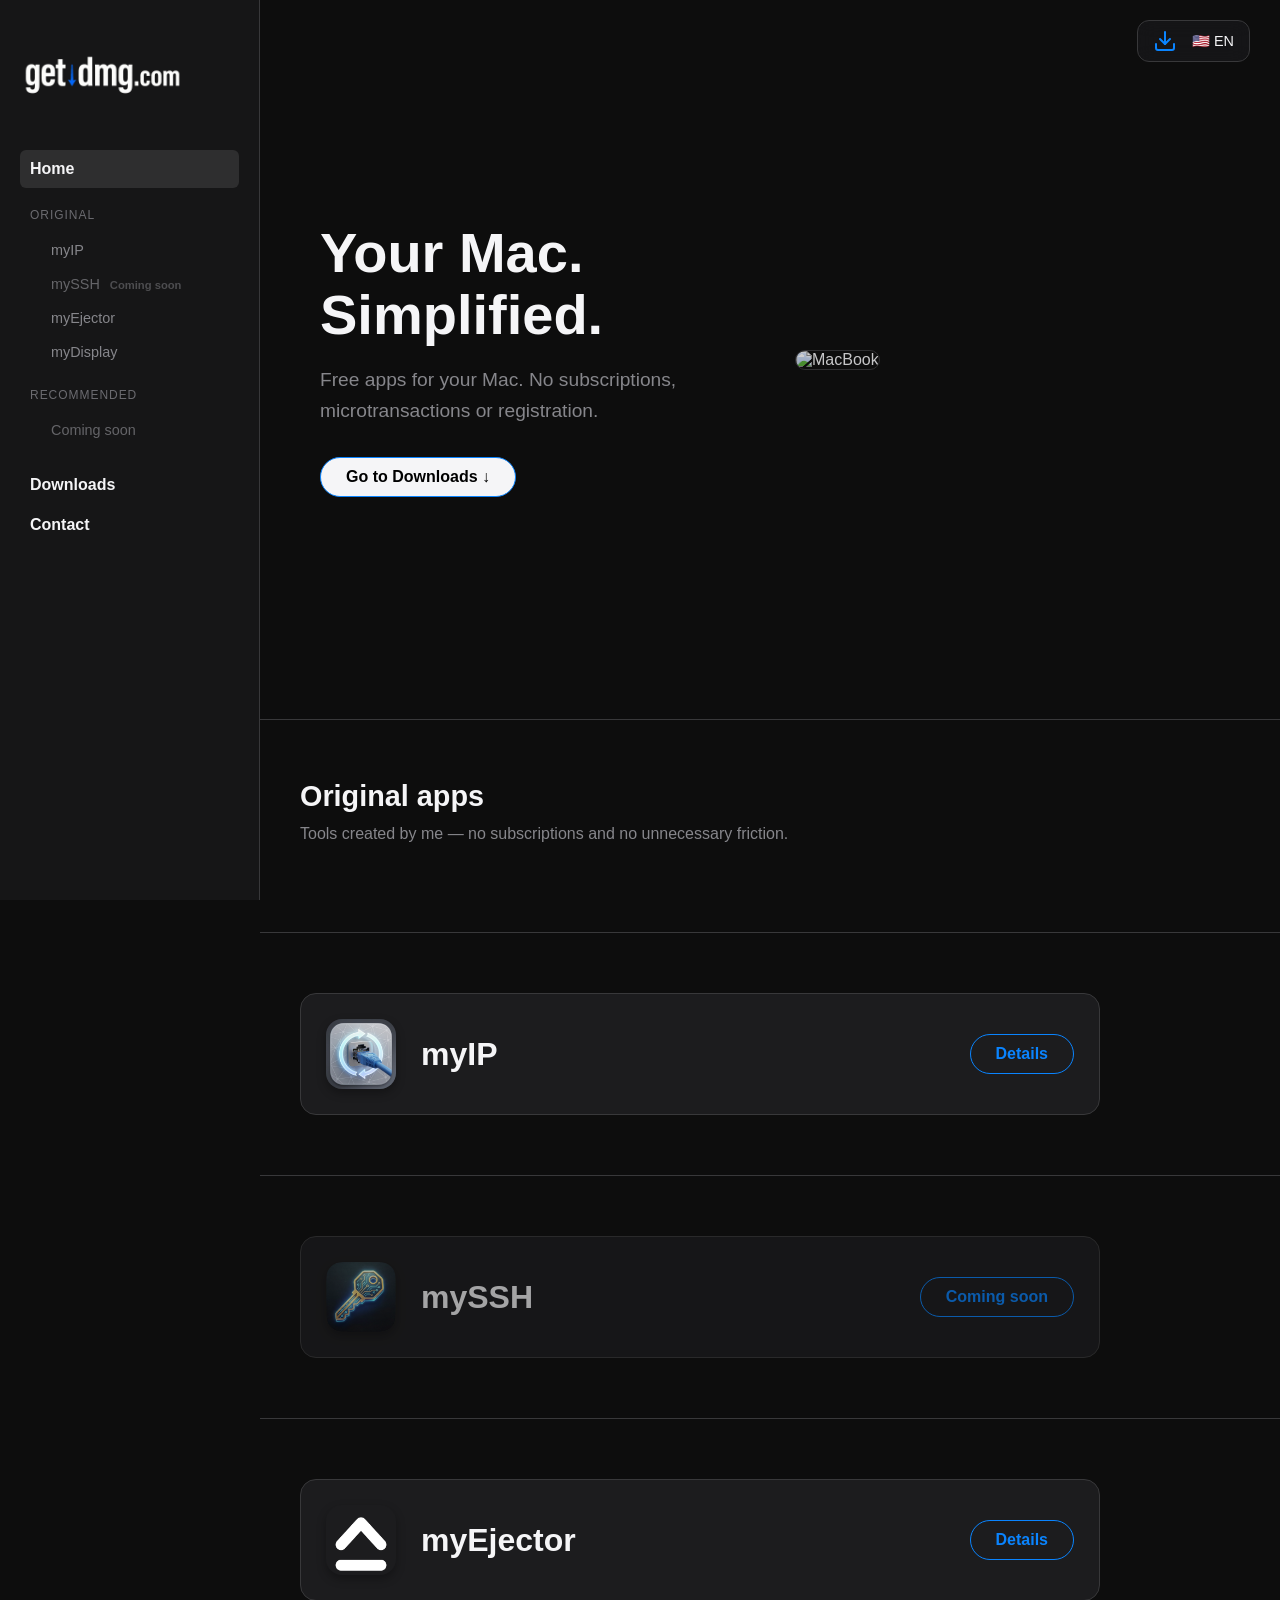
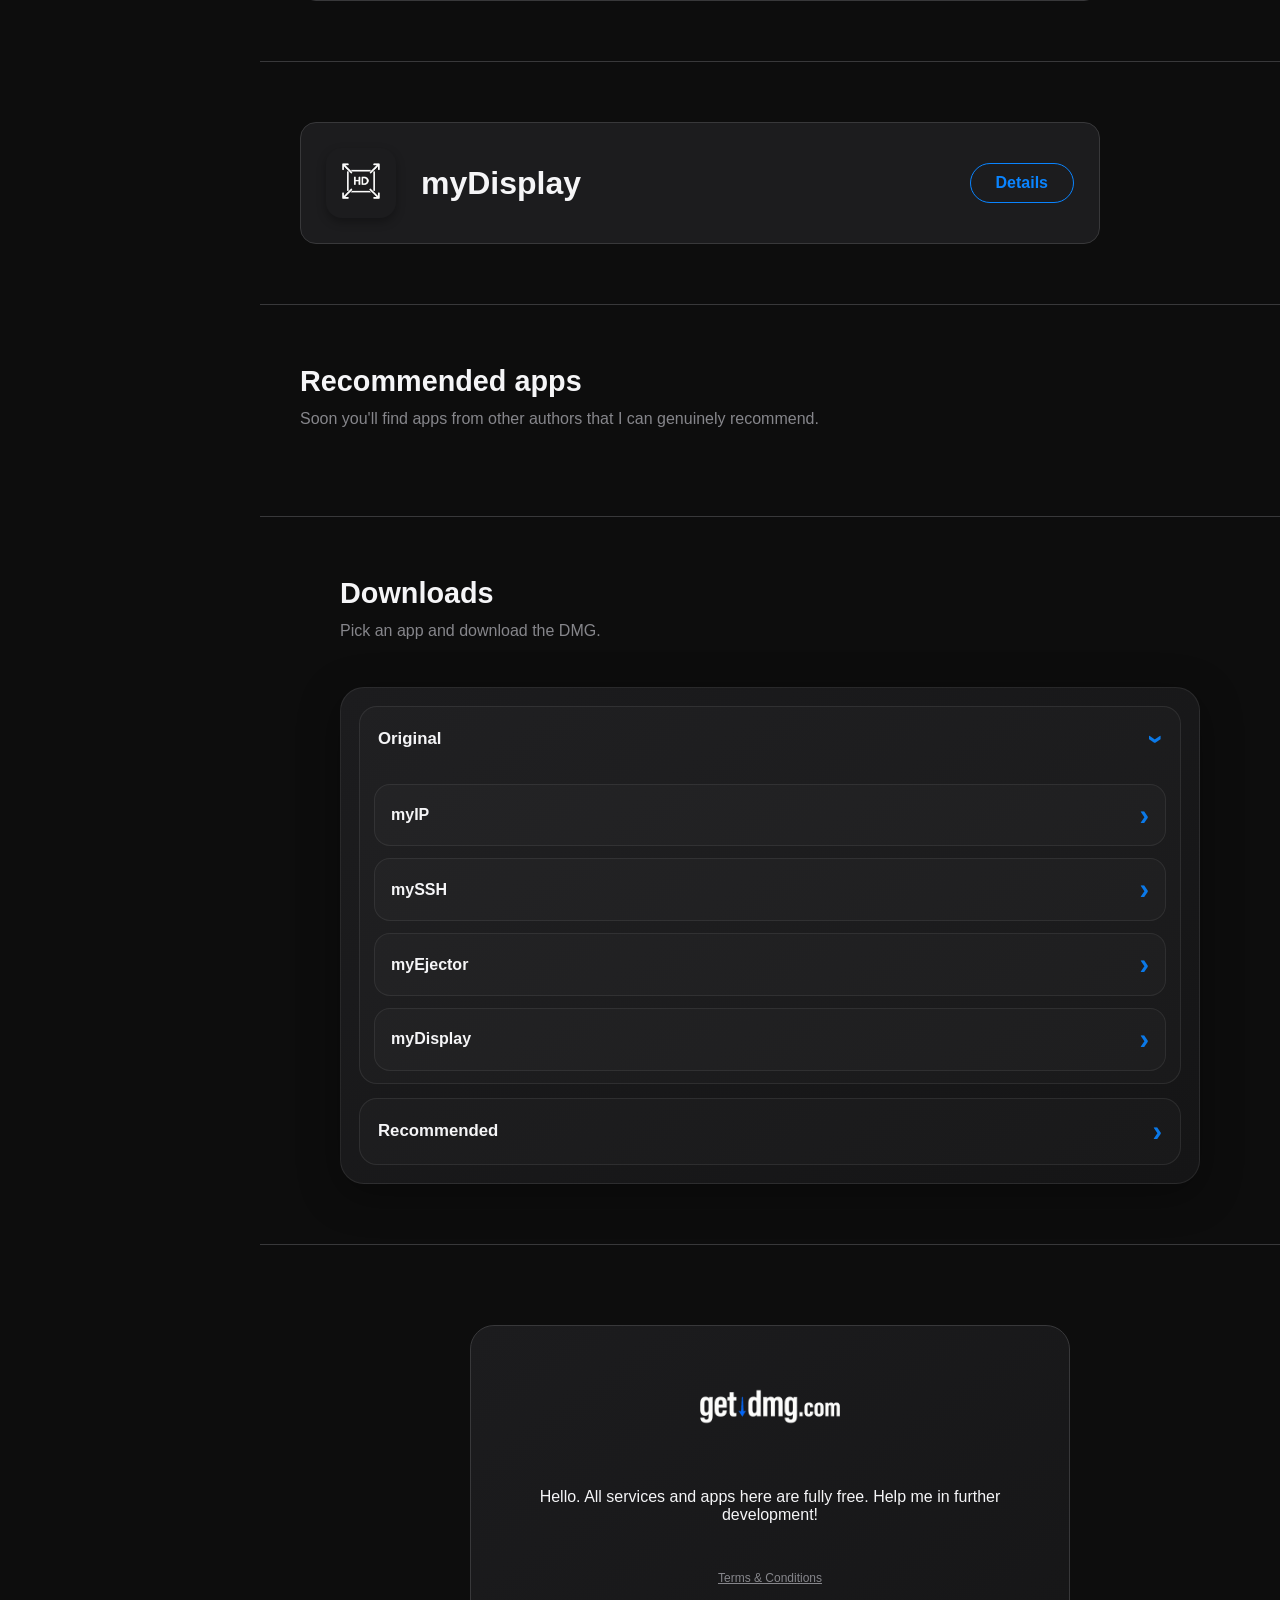
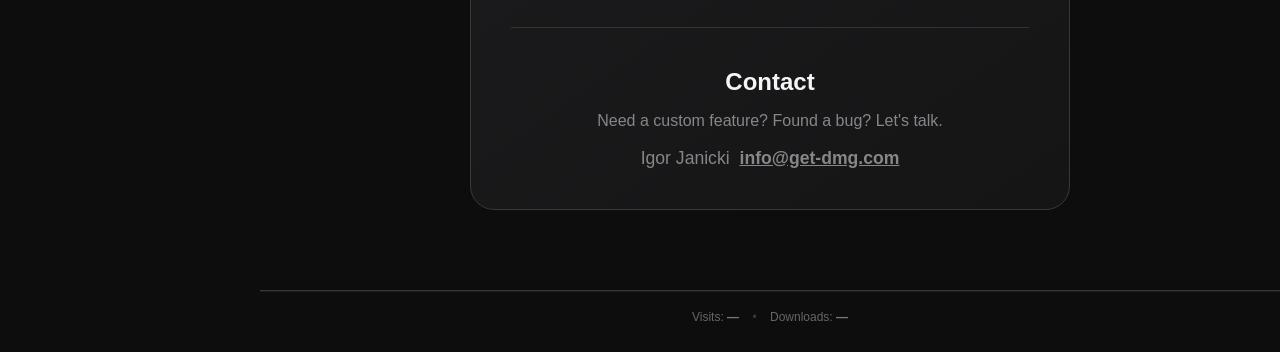
==== commit b9f191e0: "Wsad 23.12 22.35" ====
--- a/index.html
+++ b/index.html
@@ -27,7 +27,6 @@
             font-family: -apple-system, BlinkMacSystemFont, "Segoe UI", Roboto, Helvetica, Arial, sans-serif;
             background-color: var(--bg-main);
             color: var(--text-main);
-            display: flex;
             min-height: 100vh;
             position: relative;
         }
@@ -167,7 +166,7 @@
 
         @media (min-width: 769px) { .menu-overlay { display: none !important; } }
 
-        main { margin-left: 260px; width: 100%; position: relative; }
+        main { margin-left: 260px; width: calc(100% - 260px); position: relative; }
 
         section {
             padding: 60px 40px;
@@ -247,19 +246,96 @@
         h1 { font-size: 3.5rem; margin: 0 0 20px 0; font-weight: 700; line-height: 1.1; }
         p.desc { font-size: 1.2rem; line-height: 1.6; color: var(--text-muted); max-width: 700px; margin-bottom: 30px; }
 
-        .download-list { width: 100%; max-width: 1000px; margin-top: 20px; }
-        .download-list details { background: var(--card-bg); margin-bottom: 10px; border-radius: 10px; border: 1px solid var(--border-color); overflow: hidden; }
-        .download-list summary { padding: 15px 20px; cursor: pointer; font-weight: 600; display: flex; justify-content: space-between; align-items: center; list-style: none; }
-        .download-list summary::after { content: '+'; font-size: 1.5rem; color: var(--accent-color); }
-        .download-list details[open] summary::after { content: '-'; }
+        /* Downloads */
+        .download-list {
+            width: 100%;
+            max-width: 860px;
+            margin: 18px auto 0 auto;
+            padding: 18px;
+            background: linear-gradient(145deg, #1c1c1e, #151516);
+            border: 1px solid rgba(255, 255, 255, 0.08);
+            border-radius: 24px;
+            box-shadow: 0 10px 40px rgba(0,0,0,0.35);
+        }
+
+        .download-list summary { list-style: none; }
+        .download-list summary::-webkit-details-marker { display: none; }
+
+        /* Top-level groups: Autorskie / Polecane */
+        .download-list > details {
+            background: rgba(255,255,255,0.02);
+            border: 1px solid rgba(255,255,255,0.08);
+            border-radius: 18px;
+            overflow: hidden;
+            margin-bottom: 14px;
+        }
+        .download-list > details:last-child { margin-bottom: 0; }
+        .download-list > details > summary {
+            padding: 18px 18px;
+            cursor: pointer;
+            font-weight: 800;
+            font-size: 1.05rem;
+            display: flex;
+            justify-content: space-between;
+            align-items: center;
+            color: var(--text-main);
+        }
+
+        /* Inner app accordions */
+        .download-list > details > details {
+            background: rgba(255,255,255,0.02);
+            border: 1px solid rgba(255,255,255,0.07);
+            border-radius: 16px;
+            margin: 12px 14px;
+            overflow: hidden;
+        }
+        .download-list > details > details > summary {
+            padding: 16px 16px;
+            cursor: pointer;
+            font-weight: 700;
+            display: flex;
+            justify-content: space-between;
+            align-items: center;
+        }
+
+        /* Chevron indicator (replaces +/-) */
+        .download-list details > summary::after {
+            content: '›';
+            font-size: 1.8rem;
+            line-height: 1;
+            color: rgba(10,132,255,0.95);
+            transform: rotate(0deg);
+            transition: transform 0.2s ease, opacity 0.2s ease;
+            opacity: 0.95;
+        }
+        .download-list details[open] > summary::after { transform: rotate(90deg); }
+
+        .download-list > details > summary:hover,
+        .download-list > details > details > summary:hover {
+            background: rgba(255,255,255,0.03);
+        }
 
         .version-table { width: 100%; border-collapse: collapse; }
-        .version-table td, .version-table th { padding: 12px 20px; border-top: 1px solid var(--border-color); color: var(--text-muted); text-align: left; font-size: 0.95rem; }
-        .version-table th { color: #fff; text-transform: uppercase; font-size: 0.75rem; }
+        .version-table td, .version-table th {
+            padding: 12px 16px;
+            border-top: 1px solid rgba(255,255,255,0.08);
+            color: var(--text-muted);
+            text-align: left;
+            font-size: 0.95rem;
+        }
+        .version-table th {
+            color: rgba(255,255,255,0.85);
+            text-transform: uppercase;
+            font-size: 0.72rem;
+            letter-spacing: 0.08em;
+        }
 
         .download-link { color: var(--accent-color); font-weight: bold; text-decoration: none; cursor: pointer; }
         .download-link:hover { text-decoration: underline; }
         .download-soon { color: var(--text-muted); font-weight: 700; }
+
+        #downloads { align-items: center; }
+        #downloads .section-header { max-width: 860px; width: 100%; }
 
         #contact { text-align: center; align-items: center; padding-top: 80px; padding-bottom: 80px; }
 
@@ -280,6 +356,17 @@
         .legal-line { font-size: 0.75rem; color: #555; max-width: 500px; margin-top: 5px; line-height: 1.4; display: flex; justify-content: center; }
         .legal-link { color: var(--text-muted); text-decoration: underline; cursor: pointer; }
         .legal-link:hover { color: var(--accent-color); }
+
+        .stats-footer {
+            width: 100%;
+            padding: 18px 20px 28px 20px;
+            text-align: center;
+            color: #666;
+            font-size: 0.75rem;
+            border-top: 1px solid rgba(255,255,255,0.06);
+        }
+        .stats-footer strong { color: #777; font-weight: 700; }
+        .stats-footer .sep { opacity: 0.5; margin: 0 10px; }
 
         .back-to-top {
             position: fixed;
@@ -444,7 +531,7 @@
             <li><a onclick="smartScroll('myip')" class="nav-link nav-sub">myIP</a></li>
             <li><a onclick="smartScroll('myssh')" class="nav-link nav-sub soon">mySSH <span class="soon-inline" data-i18n="btn_soon">Wkrótce</span></a></li>
             <li><a onclick="smartScroll('myejector')" class="nav-link nav-sub">myEjector</a></li>
-            <li><a onclick="smartScroll('myresolution')" class="nav-link nav-sub soon">myResolution <span class="soon-inline" data-i18n="btn_soon">Wkrótce</span></a></li>
+            <li><a onclick="smartScroll('mydisplay')" class="nav-link nav-sub">myDisplay</a></li>
 
             <li class="nav-group" data-i18n="nav_group_recommended">Polecane</li>
             <li><a onclick="smartScroll('recommended')" class="nav-link nav-sub soon" data-i18n="nav_recommended_placeholder">Wkrótce</a></li>
@@ -505,12 +592,12 @@
             </div>
         </section>
 
-        <section id="myresolution">
-            <div class="app-card soon">
-                <img src="logo.png" alt="myResolution" class="app-icon-img">
+        <section id="mydisplay">
+            <div class="app-card">
+                <img src="Ikony aplikacji/myDisplay/myDisplay.png" alt="myDisplay" class="app-icon-img">
                 <div class="app-card-content">
-                    <h2>myResolution</h2>
-                    <button class="btn-more" onclick="openModal('modal-myresolution')" data-i18n="btn_soon">Wkrótce</button>
+                    <h2>myDisplay</h2>
+                    <button class="btn-more" onclick="openModal('modal-mydisplay')" data-i18n="btn_read_more">Więcej</button>
                 </div>
             </div>
         </section>
@@ -523,7 +610,10 @@
         </section>
 
         <section id="downloads">
-            <h2 data-i18n="nav_downloads">Download Center</h2>
+            <div class="section-header">
+                <h2 data-i18n="nav_downloads">Download Center</h2>
+                <p data-i18n="downloads_desc">Wybierz aplikację i pobierz DMG.</p>
+            </div>
             <div class="download-list">
                 <details id="dl-author" open>
                     <summary data-i18n="downloads_author_title">Autorskie</summary>
@@ -540,7 +630,7 @@
                             </tr>
                             <tr>
                                 <td>v1.0</td>
-                                <td class="desc-col" data-i18n="desc_multilang">Available languages: EN, PL, DE, UA</td>
+                                <td class="desc-col" data-i18n="desc_multilang">Available languages: EN, PL, DE</td>
                                 <td>2023-11-20</td>
                                 <td>8 MB</td>
                                 <td><a onclick="downloadAndScroll('aplikacje/myIP/myIP_v1.0.dmg')" class="download-link" data-i18n="btn_download">Download</a></td>
@@ -580,7 +670,7 @@
                             </tr>
                             <tr>
                                 <td>v1.0</td>
-                                <td class="desc-col" data-i18n="desc_multilang">Available languages: EN, PL, DE, UA</td>
+                                <td class="desc-col" data-i18n="desc_multilang">Available languages: EN, PL, DE</td>
                                 <td>2023-12-05</td>
                                 <td>4 MB</td>
                                 <td><a onclick="downloadAndScroll('aplikacje/myEjector/myEjector_v1.0.dmg')" class="download-link" data-i18n="btn_download">Download</a></td>
@@ -588,8 +678,8 @@
                         </table>
                     </details>
 
-                    <details id="dl-author-myresolution">
-                        <summary>myResolution</summary>
+                    <details id="dl-author-mydisplay">
+                        <summary>myDisplay</summary>
                         <table class="version-table">
                             <tr>
                                 <th data-i18n="th_ver">Ver</th>
@@ -599,11 +689,11 @@
                                 <th data-i18n="th_action">Action</th>
                             </tr>
                             <tr>
-                                <td data-i18n="soon_inline">Soon</td>
-                                <td class="desc-col" data-i18n="desc_resolution_soon_row">Coming soon</td>
-                                <td>—</td>
-                                <td>—</td>
-                                <td><span class="download-soon" data-i18n="btn_soon">Coming soon</span></td>
+                                <td>v1.0</td>
+                                <td class="desc-col" data-i18n="desc_multilang">Available languages: EN, PL, DE</td>
+                                <td>2025-12-23</td>
+                                <td>2.04 MB</td>
+                                <td><a onclick="downloadAndScroll('aplikacje/myDisplay/myDisplay_v1.0.dmg')" class="download-link" data-i18n="btn_download">Download</a></td>
                             </tr>
                         </table>
                     </details>
@@ -640,6 +730,12 @@
                 </div>
             </div>
         </section>
+
+        <footer class="stats-footer">
+            <span data-i18n="stats_visits">Visits</span>: <strong id="stats-visits">—</strong>
+            <span class="sep">•</span>
+            <span data-i18n="stats_downloads">Downloads</span>: <strong id="stats-downloads">—</strong>
+        </footer>
     </main>
 
     <div id="modal-terms" class="modal-overlay">
@@ -653,7 +749,7 @@
     <div id="modal-myip" class="modal-overlay"><div class="modal-content"><button class="close-modal" onclick="closeModal()">×</button><div class="app-instruction-content" data-app="myip"></div></div></div>
     <div id="modal-myssh" class="modal-overlay"><div class="modal-content"><button class="close-modal" onclick="closeModal()">×</button><div class="app-instruction-content" data-app="myssh"></div></div></div>
     <div id="modal-myejector" class="modal-overlay"><div class="modal-content"><button class="close-modal" onclick="closeModal()">×</button><div class="app-instruction-content" data-app="myejector"></div></div></div>
-    <div id="modal-myresolution" class="modal-overlay"><div class="modal-content"><button class="close-modal" onclick="closeModal()">×</button><div class="app-instruction-content" data-app="myresolution"></div></div></div>
+    <div id="modal-mydisplay" class="modal-overlay"><div class="modal-content"><button class="close-modal" onclick="closeModal()">×</button><div class="app-instruction-content" data-app="mydisplay"></div></div></div>
 
     <script>
         function toggleMenu() {
@@ -695,6 +791,8 @@
         }
 
         function downloadAndScroll(filePath) {
+            // Licznik kliknięć "Pobierz" (szacunkowo)
+            incrementDownloads();
             smartScroll('contact');
             setTimeout(() => {
                 const link = document.createElement('a');
@@ -740,9 +838,60 @@
             const btnText = isSoon ? (langTitles.btn_soon || 'Wkrótce') : (langTitles.btn_download_now || 'Pobierz teraz');
             const header = `<div class="modal-header"><img src="${iconPath}" class="modal-header-icon" alt=""><h2>${appTitle}</h2></div>`;
             const staticDesc = `<div class="static-description"><h3>${langTitles.desc_label}</h3><p>${shortDesc}</p></div>`;
-            const installSection = isSoon ? '' : getInstallationHTML(langTitles);
+            const instructionsSection = getInstructionsHTML(langTitles);
             const dlButton = isSoon ? `<a class="modal-download-btn disabled">${btnText}</a>` : `<a onclick="openDownloadSection('${appCode}')" class="modal-download-btn">${btnText}</a>`;
-            return header + staticDesc + appManualContent + installSection + dlButton;
+            return header + staticDesc + appManualContent + instructionsSection + dlButton;
+        }
+
+        function getAutostartHTML(langTitles) {
+            const title = langTitles.autostart_title;
+            const desc = langTitles.autostart_desc;
+            return `
+                <details class="manual-details">
+                    <summary>${title}</summary>
+                    <div class="manual-inner">
+                        <div class="manual-grid">
+                            <div class="step-card" style="grid-column: 1 / -1;">
+                                <div class="step-txt"><p class="step-desc">${desc}</p></div>
+                                <div class="step-img-container" style="height: auto; padding: 20px;">
+                                    <img src="aplikacje/Instrukcja_instalacji/Instrukcja_start1.png" class="step-img img-fit-width" alt="" onerror="this.style.display='none'">
+                                </div>
+                            </div>
+                        </div>
+                    </div>
+                </details>`;
+        }
+
+        function getComputerControlHTML(langTitles) {
+            const title = langTitles.control_title;
+            const desc = langTitles.control_desc;
+            return `
+                <details class="manual-details">
+                    <summary>${title}</summary>
+                    <div class="manual-inner">
+                        <div class="manual-grid">
+                            <div class="step-card" style="grid-column: 1 / -1;">
+                                <div class="step-txt"><p class="step-desc">${desc}</p></div>
+                                <div class="step-img-container" style="height: auto; padding: 20px;">
+                                    <img src="aplikacje/Instrukcja_instalacji/Instrukcja_dostep1.png" class="step-img img-fit-width" alt="" onerror="this.style.display='none'">
+                                </div>
+                            </div>
+                        </div>
+                    </div>
+                </details>`;
+        }
+
+        function getInstructionsHTML(langTitles) {
+            const title = langTitles.instructions_title;
+            return `
+                <details class="manual-details">
+                    <summary>${title}</summary>
+                    <div class="manual-inner">
+                        ${getInstallationHTML(langTitles)}
+                        ${getAutostartHTML(langTitles)}
+                        ${getComputerControlHTML(langTitles)}
+                    </div>
+                </details>`;
         }
 
         function generateMyIPManual(t) {
@@ -826,11 +975,32 @@
                 </div>`;
         }
 
-        function generateResolutionManual(t) {
+        function generateDisplayManual(t) {
+            const list1 = (t.display_i1 || []).map((x) => `<li>${x}</li>`).join('');
+            const list2 = (t.display_i2 || []).map((x) => `<li>${x}</li>`).join('');
+
             return `
                 <div class="manual-grid">
                     <div class="step-card" style="grid-column: 1 / -1;">
-                        <div class="step-txt"><p class="step-desc">${t.resolution_soon}</p></div>
+                        <div class="step-txt">
+                            <span class="step-title">${t.display_title_1}</span>
+                            <p class="step-desc">${t.display_desc_1}</p>
+                            <ul style="color: var(--text-muted); font-size: 0.95rem; line-height: 1.6; padding-left: 20px; margin: 12px 0 0 0;">${list1}</ul>
+                        </div>
+                        <div class="step-img-container" style="height: auto; padding: 20px;">
+                            <img src="aplikacje/myDisplay/Instrukcja1.png" class="step-img img-fit-width" alt="">
+                        </div>
+                    </div>
+
+                    <div class="step-card" style="grid-column: 1 / -1;">
+                        <div class="step-txt">
+                            <span class="step-title">${t.display_title_2}</span>
+                            <p class="step-desc">${t.display_desc_2}</p>
+                            <ul style="color: var(--text-muted); font-size: 0.95rem; line-height: 1.6; padding-left: 20px; margin: 12px 0 0 0;">${list2}</ul>
+                        </div>
+                        <div class="step-img-container" style="height: auto; padding: 20px;">
+                            <img src="aplikacje/myDisplay/Instrukcja2.png" class="step-img img-fit-width" alt="">
+                        </div>
                     </div>
                 </div>`;
         }
@@ -898,7 +1068,24 @@
                 ej_menu: "Expand context menu to eject, hide or add to favorites.",
                 ej_ej: "Eject:", ej_ej_d: "Powers off the volume completely. To remount, physically unplug and plug back in.",
                 ej_un: "Unmount:", ej_un_d: "Keeps power but allows safe removal. Click volume name in app menu to remount.",
-                resolution_soon: "myResolution is in active development. Coming soon."
+                display_title_1: "Main screen",
+                display_desc_1: "How to use the main functions:",
+                display_i1: [
+                    "Display selection",
+                    "Favorite resolution selection",
+                    "Prevent Mac sleep",
+                    "Minimize open app windows",
+                    "Settings"
+                ],
+                display_title_2: "Settings",
+                display_desc_2: "What you can configure:",
+                display_i2: [
+                    "Assign keyboard shortcuts to functions",
+                    "Change language",
+                    "Choose display",
+                    "Temporarily prevent Mac sleep",
+                    "Available resolutions"
+                ]
             },
             pl: {
                 ssh_soon: "mySSH jest w trakcie tworzenia. Wkrótce.",
@@ -913,7 +1100,24 @@
                 ej_menu: "Aby wysunąć wolumin należy rozszerzyć menu kontekstowe.",
                 ej_ej: "Wysuwanie (Eject):", ej_ej_d: "Wolumin zostanie całkowicie pozbawiony zasilania. Aby ponownie zamontować – odepnij i podepnij urządzenie.",
                 ej_un: "Odmontowanie (Unmount):", ej_un_d: "Bezpieczne odłączenie bez odcinania zasilania. Aby zamontować ponownie, kliknij w menu aplikacji.",
-                resolution_soon: "myResolution jest w trakcie intensywnego rozwoju. Wkrótce."
+                display_title_1: "Ekran główny",
+                display_desc_1: "Jak korzystać z głównych funkcji:",
+                display_i1: [
+                    "Wybór wyświetlacza",
+                    "Wybór ulubionej rozdzielczości",
+                    "Zapobieganie uśpieniu Maca",
+                    "Minimalizacja otwartych okien aplikacji",
+                    "Ustawienia"
+                ],
+                display_title_2: "Ustawienia",
+                display_desc_2: "Co można skonfigurować:",
+                display_i2: [
+                    "Przypisywanie skrótów klawiszowych do funkcji",
+                    "Zmiana języka",
+                    "Wybór wyświetlacza",
+                    "Czasowe zapobieganie uśpieniu Maca",
+                    "Dostępne rozdzielczości"
+                ]
             },
             de: {
                 ssh_soon: "mySSH ist in Entwicklung. Demnächst.",
@@ -928,7 +1132,24 @@
                 ej_menu: "Kontextmenü erweitern, um auszuwerfen, auszublenden oder zu Favoriten hinzuzufügen.",
                 ej_ej: "Auswerfen (Eject):", ej_ej_d: "Schaltet das Volume vollständig aus. Zum erneuten Mounten physisch aus- und wieder einstecken.",
                 ej_un: "Unmount:", ej_un_d: "Behält Strom, erlaubt aber sicheres Entfernen. Zum Remount im App-Menü klicken.",
-                resolution_soon: "myResolution befindet sich in aktiver Entwicklung. Demnächst."
+                display_title_1: "Hauptbildschirm",
+                display_desc_1: "So nutzt du die Hauptfunktionen:",
+                display_i1: [
+                    "Anzeige auswählen",
+                    "Lieblingsauflösung auswählen",
+                    "Mac am Ruhezustand hindern",
+                    "Offene App-Fenster minimieren",
+                    "Einstellungen"
+                ],
+                display_title_2: "Einstellungen",
+                display_desc_2: "Was du konfigurieren kannst:",
+                display_i2: [
+                    "Tastenkürzel den Funktionen zuweisen",
+                    "Sprache ändern",
+                    "Anzeige auswählen",
+                    "Ruhezustand zeitweise verhindern",
+                    "Verfügbare Auflösungen"
+                ]
             },
             ua: {
                 ssh_soon: "mySSH активно розробляється. Незабаром.",
@@ -943,7 +1164,24 @@
                 ej_menu: "Розширте меню для вилучення, приховання або додавання в обране.",
                 ej_ej: "Вилучити (Eject):", ej_ej_d: "Повністю вимикає том. Для монтування підключіть знову.",
                 ej_un: "Розмонтувати:", ej_un_d: "Дозволяє безпечне вилучення без відключення живлення. Натисніть у меню, щоб змонтувати знову.",
-                resolution_soon: "myResolution активно розробляється. Незабаром."
+                display_title_1: "Головний екран",
+                display_desc_1: "Як користуватися основними функціями:",
+                display_i1: [
+                    "Вибір дисплея",
+                    "Вибір улюбленої роздільної здатності",
+                    "Запобігання переходу Mac у сон",
+                    "Мінімізація відкритих вікон програм",
+                    "Налаштування"
+                ],
+                display_title_2: "Налаштування",
+                display_desc_2: "Що можна налаштувати:",
+                display_i2: [
+                    "Призначення гарячих клавіш для функцій",
+                    "Зміна мови",
+                    "Вибір дисплея",
+                    "Тимчасове запобігання переходу Mac у сон",
+                    "Доступні роздільні здатності"
+                ]
             }
         };
 
@@ -960,9 +1198,17 @@
                 hero_title: "Your Mac.<br>Simplified.", hero_desc: "Free apps for your Mac. No subscriptions, microtransactions or registration.", hero_btn: "Go to Downloads ↓",
                 btn_read_more: "Details", btn_download: "Download", btn_download_now: "Download Now", btn_soon: "Coming soon",
                 downloads_author_title: "Original", downloads_recommended_title: "Recommended", downloads_recommended_placeholder: "Recommended apps will appear here soon.",
+                downloads_desc: "Pick an app and download the DMG.",
                 th_ver: "Ver", th_date: "Date", th_size: "Size", th_action: "Action", col_desc: "Description",
-                desc_multilang: "Available languages: EN, PL, DE, UA",
+                desc_multilang: "Available languages: EN, PL, DE",
                 desc_label: "Description",
+                stats_visits: "Visits",
+                stats_downloads: "Downloads",
+                instructions_title: "Instructions",
+                autostart_title: "Autostart on login",
+                autostart_desc: "To start the app automatically when you log in, go to Settings → General → Login Items & Extensions, then add the app by dragging it from Finder (or using the plus button). Make sure the toggle is switched on.",
+                control_title: "Computer control permissions",
+                control_desc: "To allow the app to control your computer (ejecting disks, keyboard shortcuts, etc.), grant permissions in Settings → Privacy & Security → Accessibility. Add the app by dragging it from Finder (or using the plus button). Make sure the toggle is switched on.",
                 install_title: "Installation Guide", step_label: "Step",
                 step1: "Download app from get-dmg.com",
                 step2: "Open .dmg file, drag icon to folder.",
@@ -980,8 +1226,7 @@
                 desc_ejector: "Safely mount and eject all volumes on your Mac. Protect your data!",
                 desc_ssh_soon: "mySSH is in development. Coming soon.",
                 desc_ssh_soon_row: "Coming soon",
-                desc_resolution_soon: "myResolution is in development. Coming soon.",
-                desc_resolution_soon_row: "Coming soon",
+                desc_display: "myDisplay lets you change resolution with display selection, quickly minimize windows to the desktop, and prevent your Mac from sleeping.",
                 soon_inline: "Soon"
             },
             pl: {
@@ -996,9 +1241,17 @@
                 hero_title: "Twój Mac<br>w lepszym wydaniu", hero_desc: "Darmowe aplikacje na twojego Maca. Bez subskrypcji, mikropłatności i rejestracji.", hero_btn: "Pobierz ↓",
                 btn_read_more: "Szczegóły", btn_download: "Pobierz", btn_download_now: "Pobierz teraz", btn_soon: "Wkrótce",
                 downloads_author_title: "Autorskie", downloads_recommended_title: "Polecane", downloads_recommended_placeholder: "Wkrótce pojawią się tutaj aplikacje innych autorów.",
+                downloads_desc: "Wybierz aplikację i pobierz DMG.",
                 th_ver: "Wersja", th_date: "Data", th_size: "Rozmiar", th_action: "Akcja", col_desc: "Opis",
-                desc_multilang: "Dostępne języki: EN, PL, DE, UA",
+                desc_multilang: "Dostępne języki: EN, PL, DE",
                 desc_label: "Opis",
+                stats_visits: "Wejścia",
+                stats_downloads: "Pobrania",
+                instructions_title: "Instrukcje",
+                autostart_title: "Autostart przy uruchomieniu",
+                autostart_desc: "Aby aplikacja uruchamiała się wraz z logowaniem do systemu należy wejść w Ustawienia / Ogólne / Rzeczy i rozszerzenia otwierane podczas logowania, a następnie dodać aplikację przeciągając ją z Findera (lub klikając plusik). Należy pamiętać, że przełącznik powinien być przesunięty w prawo.",
+                control_title: "Uprawnienia do sterowania komputerem",
+                control_desc: "Aby aplikacja miała możliwość sterowania komputerem (wysuwanie dysków, skróty klawiszowe itp.) należy nadać jej uprawnienia. Aby to zrobić należy wejść w Ustawienia / Prywatność i Ochrona / Dostępność, a następnie dodać aplikację przeciągając ją z Findera (lub klikając plusik). Należy pamiętać, że przełącznik powinien być przesunięty w prawo.",
                 install_title: "Instrukcja instalacji", step_label: "Krok",
                 step1: "Pobierz aplikację - get-dmg.com",
                 step2: "Uruchom .dmg, przeciągnij ikonę.",
@@ -1016,8 +1269,7 @@
                 desc_ejector: "Bezpiecznie montuj i wysuwaj wszystkie woluminy na swoim Macu. Dbaj o swoje dane!",
                 desc_ssh_soon: "mySSH jest w trakcie tworzenia. Wkrótce.",
                 desc_ssh_soon_row: "Wkrótce",
-                desc_resolution_soon: "myResolution jest w trakcie tworzenia. Wkrótce.",
-                desc_resolution_soon_row: "Wkrótce",
+                desc_display: "Aplikacja myDisplay umożliwia zmianę rozdzielczości z wyborem wyświetlacza, szybką minimalizację aplikacji na biurko oraz zapobieganie uśpieniu Twojego Maca.",
                 soon_inline: "Wkrótce"
             },
             de: {
@@ -1032,9 +1284,17 @@
                 hero_title: "Dein Mac.<br>Vereinfacht.", hero_desc: "Kostenlose Apps für deinen Mac. Keine Abos, keine Mikrotransaktionen, keine Registrierung.", hero_btn: "Gehe zu Downloads ↓",
                 btn_read_more: "Details", btn_download: "Download", btn_download_now: "Jetzt laden", btn_soon: "Demnächst",
                 downloads_author_title: "Eigene", downloads_recommended_title: "Empfohlen", downloads_recommended_placeholder: "Empfohlene Apps erscheinen hier demnächst.",
+                downloads_desc: "Wähle eine App und lade die DMG herunter.",
                 th_ver: "Ver", th_date: "Datum", th_size: "Größe", th_action: "Aktion", col_desc: "Beschreibung",
-                desc_multilang: "Verfügbare Sprachen: EN, PL, DE, UA",
+                desc_multilang: "Verfügbare Sprachen: EN, PL, DE",
                 desc_label: "Beschreibung",
+                stats_visits: "Besuche",
+                stats_downloads: "Downloads",
+                instructions_title: "Anleitungen",
+                autostart_title: "Autostart beim Anmelden",
+                autostart_desc: "Damit die App beim Anmelden automatisch startet, gehe zu Einstellungen → Allgemein → Anmeldeobjekte & Erweiterungen und füge die App hinzu (per Drag & Drop aus dem Finder oder über das Plus-Symbol). Achte darauf, dass der Schalter aktiviert ist.",
+                control_title: "Berechtigungen zur Computersteuerung",
+                control_desc: "Damit die App deinen Computer steuern kann (Volumes auswerfen, Tastenkürzel usw.), erteile Berechtigungen unter Einstellungen → Datenschutz & Sicherheit → Bedienungshilfen. Füge die App hinzu (Drag & Drop aus dem Finder oder Plus-Symbol) und aktiviere den Schalter.",
                 install_title: "Installationsanleitung", step_label: "Schritt",
                 step1: "App von get-dmg.com laden",
                 step2: ".dmg öffnen, Icon in Ordner ziehen.",
@@ -1052,8 +1312,7 @@
                 desc_ejector: "Volumes sicher auswerfen. Schütze deine Daten!",
                 desc_ssh_soon: "mySSH ist in Entwicklung. Demnächst.",
                 desc_ssh_soon_row: "Demnächst",
-                desc_resolution_soon: "myResolution ist in Entwicklung. Demnächst.",
-                desc_resolution_soon_row: "Demnächst",
+                desc_display: "myDisplay ermöglicht das Ändern der Auflösung mit Anzeigeauswahl, das schnelle Minimieren von Fenstern auf den Schreibtisch und das Verhindern des Ruhezustands deines Macs.",
                 soon_inline: "Bald"
             },
             ua: {
@@ -1068,9 +1327,17 @@
                 hero_title: "Ваш Mac.<br>Спрощено.", hero_desc: "Безкоштовні програми для Mac. Без підписок, мікротранзакцій та реєстрації.", hero_btn: "До завантажень ↓",
                 btn_read_more: "Деталі", btn_download: "Завантажити", btn_download_now: "Завантажити зараз", btn_soon: "Незабаром",
                 downloads_author_title: "Авторські", downloads_recommended_title: "Рекомендовані", downloads_recommended_placeholder: "Рекомендовані програми з’являться тут незабаром.",
+                downloads_desc: "Виберіть програму та завантажте DMG.",
                 th_ver: "Вер", th_date: "Дата", th_size: "Розмір", th_action: "Дія", col_desc: "Опис",
-                desc_multilang: "Доступні мови: EN, PL, DE, UA",
+                desc_multilang: "Доступні мови: EN, PL, DE",
                 desc_label: "Опис",
+                stats_visits: "Відвідування",
+                stats_downloads: "Завантаження",
+                instructions_title: "Інструкції",
+                autostart_title: "Автозапуск при вході",
+                autostart_desc: "Щоб програма запускалась автоматично після входу в систему, відкрийте Налаштування → Загальні → Елементи входу та розширення і додайте програму, перетягнувши її з Finder (або натиснувши плюс). Переконайтеся, що перемикач увімкнено.",
+                control_title: "Дозволи на керування комп’ютером",
+                control_desc: "Щоб програма могла керувати комп’ютером (вилучення дисків, гарячі клавіші тощо), надайте дозволи у Налаштування → Конфіденційність і безпека → Доступність. Додайте програму (перетягуванням з Finder або кнопкою плюс) і увімкніть перемикач.",
                 install_title: "Інструкція зі встановлення", step_label: "Крок",
                 step1: "Завантажте програму з get-dmg.com",
                 step2: "Відкрийте .dmg, перетягніть іконку.",
@@ -1088,8 +1355,7 @@
                 desc_ejector: "Безпечно монтуйте та виймайте томи. Захистіть свої дані!",
                 desc_ssh_soon: "mySSH активно розробляється. Незабаром.",
                 desc_ssh_soon_row: "Незабаром",
-                desc_resolution_soon: "myResolution активно розробляється. Незабаром.",
-                desc_resolution_soon_row: "Незабаром",
+                desc_display: "myDisplay дозволяє змінювати роздільну здатність з вибором дисплея, швидко мінімізувати вікна на стільницю та запобігати переходу Mac у сон.",
                 soon_inline: "Незабаром"
             }
         };
@@ -1102,7 +1368,7 @@
             const ipHTML = `<details class="manual-details"><summary>${t.about_title || t.desc_label}</summary><div class="manual-inner">${generateMyIPManual(m)}</div></details>`;
             const ejHTML = `<details class="manual-details"><summary>${t.about_title || t.desc_label}</summary><div class="manual-inner">${generateEjectorManual(m)}</div></details>`;
             const sshHTML = `<details class="manual-details"><summary>${t.about_title || t.desc_label}</summary><div class="manual-inner">${generateSSHManual(m)}</div></details>`;
-            const resHTML = `<details class="manual-details"><summary>${t.about_title || t.desc_label}</summary><div class="manual-inner">${generateResolutionManual(m)}</div></details>`;
+            const dispHTML = `<details class="manual-details"><summary>${t.about_title || t.desc_label}</summary><div class="manual-inner">${generateDisplayManual(m)}</div></details>`;
 
             const ipEl = document.querySelector('[data-app="myip"]');
             if (ipEl) ipEl.innerHTML = getAppContent(t, "Ikony aplikacji/myIP/myIP.jpg", "myIP", "myip", t.desc_ip, ipHTML);
@@ -1113,8 +1379,8 @@
             const sshEl = document.querySelector('[data-app="myssh"]');
             if (sshEl) sshEl.innerHTML = getAppContent(t, "Ikony aplikacji/mySSH/mySSH.png", "mySSH", "myssh", t.desc_ssh_soon, sshHTML, { status: 'soon' });
 
-            const resEl = document.querySelector('[data-app="myresolution"]');
-            if (resEl) resEl.innerHTML = getAppContent(t, "logo.png", "myResolution", "myresolution", t.desc_resolution_soon, resHTML, { status: 'soon' });
+            const dispEl = document.querySelector('[data-app="mydisplay"]');
+            if (dispEl) dispEl.innerHTML = getAppContent(t, "Ikony aplikacji/myDisplay/myDisplay.png", "myDisplay", "mydisplay", t.desc_display, dispHTML);
         }
 
         function applyI18n(lang) {
@@ -1156,8 +1422,73 @@
             else setLanguage('en');
         }
 
+        // --- Prosty licznik (CountAPI) ---
+        const COUNTAPI_NS = 'get-dmg.com';
+        const COUNTAPI_BASE = 'https://api.countapi.xyz';
+
+        async function countapiGet(key) {
+            const res = await fetch(`${COUNTAPI_BASE}/get/${encodeURIComponent(COUNTAPI_NS)}/${encodeURIComponent(key)}`, { cache: 'no-store' });
+            if (!res.ok) throw new Error('countapi get failed');
+            return await res.json(); // { value }
+        }
+
+        async function countapiHit(key) {
+            const res = await fetch(`${COUNTAPI_BASE}/hit/${encodeURIComponent(COUNTAPI_NS)}/${encodeURIComponent(key)}`, { cache: 'no-store' });
+            if (!res.ok) throw new Error('countapi hit failed');
+            return await res.json(); // { value }
+        }
+
+        function formatNumber(n) {
+            if (typeof n !== 'number') return '—';
+            try { return n.toLocaleString(document.documentElement.lang || 'en'); }
+            catch { return String(n); }
+        }
+
+        async function refreshStats() {
+            const visitsEl = document.getElementById('stats-visits');
+            const downloadsEl = document.getElementById('stats-downloads');
+            if (!visitsEl || !downloadsEl) return;
+
+            try {
+                // visits: inkrementuj raz na sesję
+                if (!sessionStorage.getItem('counted_visit')) {
+                    sessionStorage.setItem('counted_visit', '1');
+                    const v = await countapiHit('visits');
+                    visitsEl.textContent = formatNumber(v.value);
+                } else {
+                    const v = await countapiGet('visits');
+                    visitsEl.textContent = formatNumber(v.value);
+                }
+            } catch (e) {
+                visitsEl.textContent = '—';
+            }
+
+            try {
+                const d = await countapiGet('downloads');
+                downloadsEl.textContent = formatNumber(d.value);
+            } catch (e) {
+                downloadsEl.textContent = '—';
+            }
+        }
+
+        let downloadsHitInFlight = false;
+        async function incrementDownloads() {
+            if (downloadsHitInFlight) return;
+            downloadsHitInFlight = true;
+            try {
+                const d = await countapiHit('downloads');
+                const downloadsEl = document.getElementById('stats-downloads');
+                if (downloadsEl) downloadsEl.textContent = formatNumber(d.value);
+            } catch (e) {
+                // ignore
+            } finally {
+                downloadsHitInFlight = false;
+            }
+        }
+
         document.addEventListener('DOMContentLoaded', () => {
             detectLanguage();
+            refreshStats();
         });
     </script>
 </body>
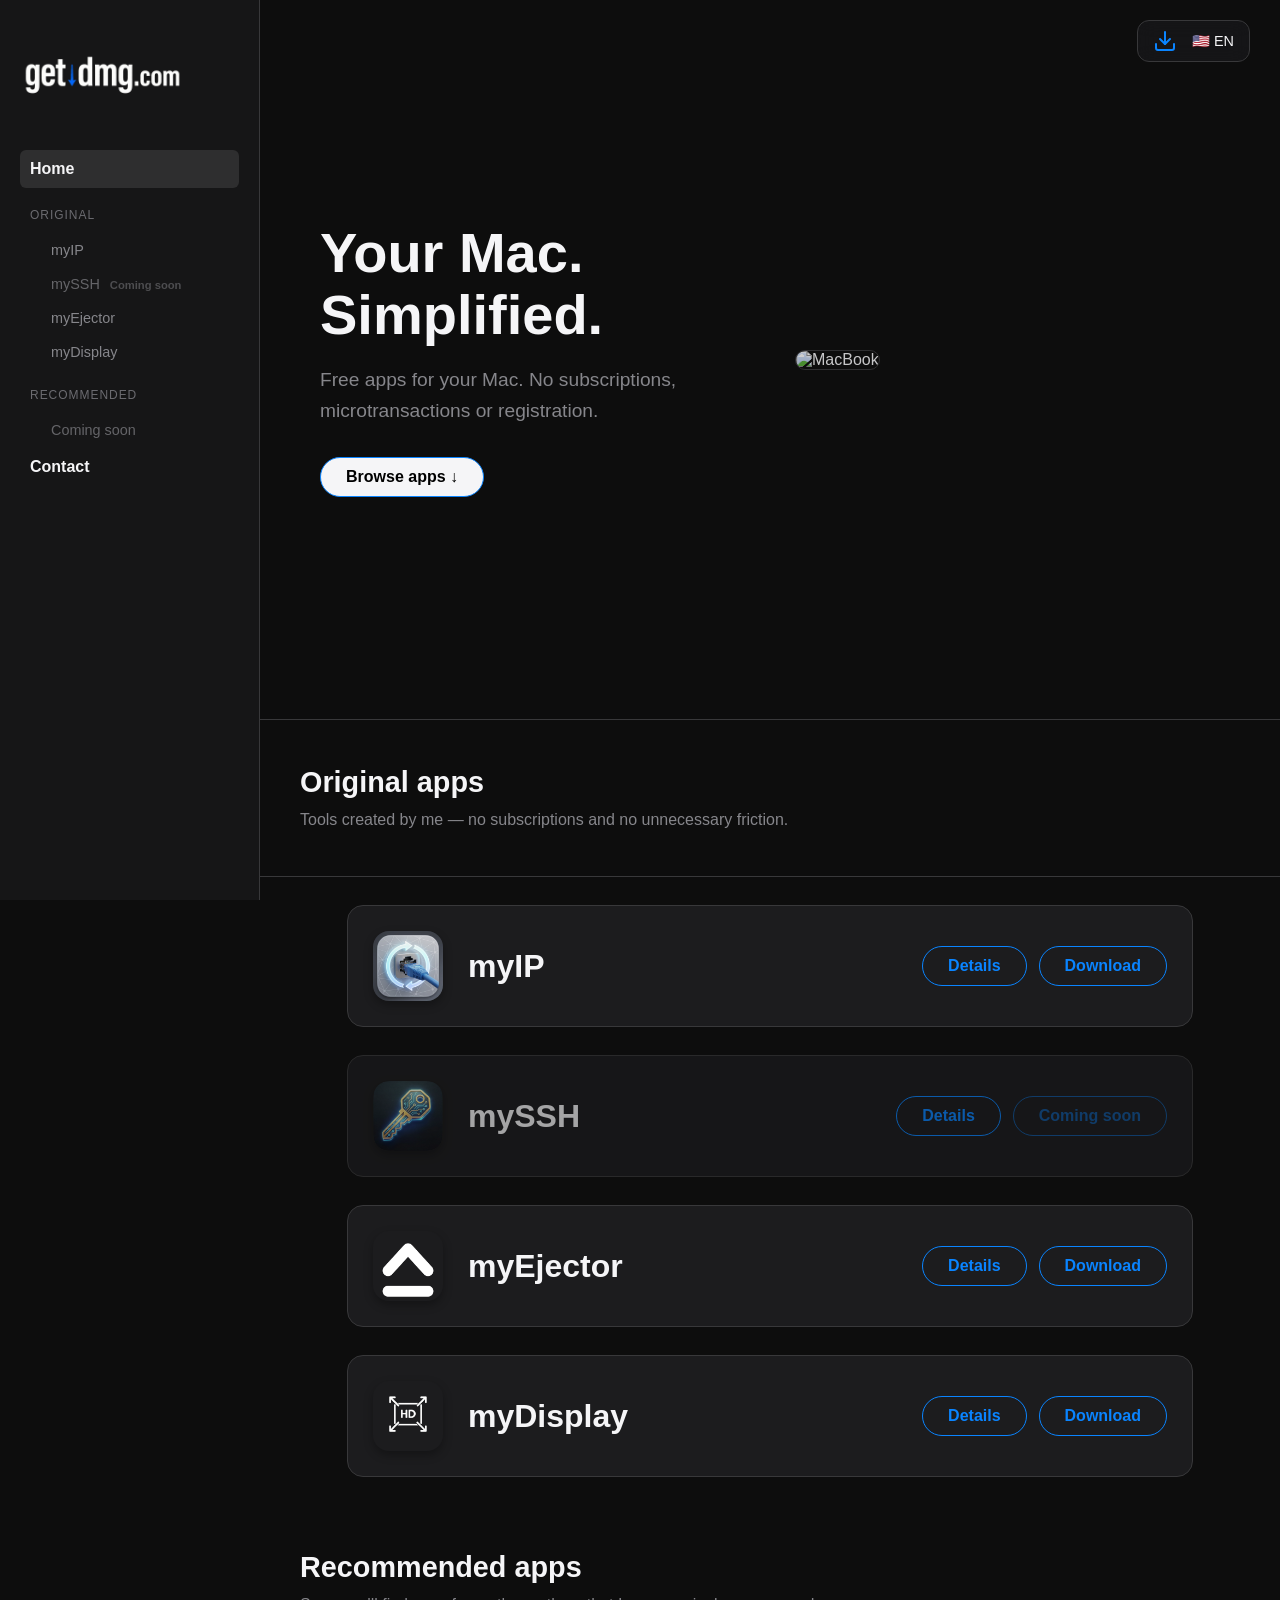
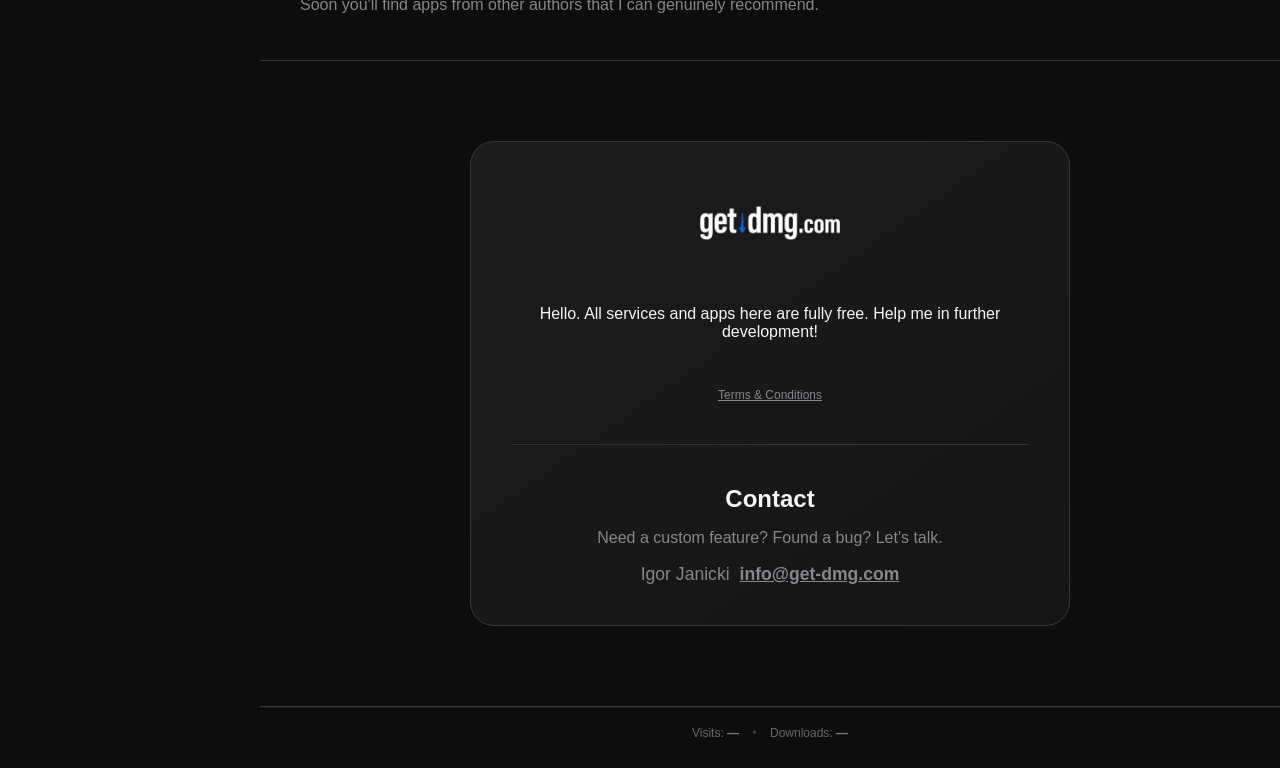
==== commit 74a2b08c: "wsad 28.12 12.55" ====
--- a/index.html
+++ b/index.html
@@ -17,6 +17,7 @@
             --text-muted: #86868b;
             --accent-color: #0A84FF;
             --accent-hover: #0077ED;
+            --content-width: 980px;
         }
 
         html { scroll-behavior: smooth; }
@@ -132,6 +133,7 @@
             outline: none;
             font-weight: 500;
             text-align: right;
+            appearance: none;
             -webkit-appearance: none;
         }
 
@@ -177,17 +179,39 @@
             scroll-margin-top: 20px;
         }
 
-        .section-header { max-width: 900px; width: 100%; margin-bottom: 25px; }
+        .section-header { max-width: var(--content-width); width: 100%; margin: 0 auto 25px auto; }
         .section-header h2 { margin: 0 0 8px 0; font-size: 1.8rem; }
         .section-header p { margin: 0; color: var(--text-muted); line-height: 1.6; }
+
+        /* Nagłówki działów: dosunięte i wyrównane do lewej (bez "pływania" na środku) */
+        #author-apps, #recommended {
+            justify-content: flex-start;
+            padding-top: 46px;
+            padding-bottom: 18px;
+        }
+        #author-apps .section-header,
+        #recommended .section-header {
+            margin-left: 0;
+            margin-right: auto;
+            max-width: var(--content-width);
+        }
+
+        /* Sekcje z kartami aplikacji – mniej pustego miejsca, spójnie z Pobieraniem */
+        .app-section {
+            padding-top: 28px;
+            padding-bottom: 28px;
+            border-bottom: none;
+        }
+        .app-section + .app-section { padding-top: 0; }
 
         .app-card {
             background: var(--card-bg);
             padding: 25px;
             border-radius: 16px;
             border: 1px solid var(--border-color);
-            max-width: 800px;
-            width: 100%;
+            max-width: var(--content-width);
+            width: 90%;
+            margin: 0 auto;
             display: flex;
             align-items: center;
             gap: 25px;
@@ -213,6 +237,22 @@
             align-items: center;
             width: 100%;
         }
+
+        .app-actions { display: flex; gap: 12px; align-items: center; }
+        .btn-download {
+            display: inline-block;
+            padding: 10px 25px;
+            border-radius: 20px;
+            border: 1px solid var(--accent-color);
+            background: transparent;
+            color: var(--accent-color);
+            font-weight: 800;
+            font-size: 1rem;
+            cursor: pointer;
+            transition: 0.2s;
+        }
+        .btn-download:hover { background: var(--accent-color); border-color: var(--accent-color); color: #ffffff; }
+        .btn-download.disabled { opacity: 0.55; cursor: not-allowed; pointer-events: none; }
 
         .app-card-content h2 { font-size: 2rem; margin: 0; color: var(--text-main); line-height: 1; }
 
@@ -249,7 +289,7 @@
         /* Downloads */
         .download-list {
             width: 100%;
-            max-width: 860px;
+            max-width: var(--content-width);
             margin: 18px auto 0 auto;
             padding: 18px;
             background: linear-gradient(145deg, #1c1c1e, #151516);
@@ -286,7 +326,7 @@
             background: rgba(255,255,255,0.02);
             border: 1px solid rgba(255,255,255,0.07);
             border-radius: 16px;
-            margin: 12px 14px;
+            margin: 10px 12px;
             overflow: hidden;
         }
         .download-list > details > details > summary {
@@ -330,12 +370,23 @@
             letter-spacing: 0.08em;
         }
 
-        .download-link { color: var(--accent-color); font-weight: bold; text-decoration: none; cursor: pointer; }
-        .download-link:hover { text-decoration: underline; }
+        /* “Pobierz” jako przycisk, nie goły link */
+        .download-link {
+            display: inline-block;
+            padding: 9px 14px;
+            border-radius: 999px;
+            background: rgba(10,132,255,0.16);
+            border: 1px solid rgba(10,132,255,0.35);
+            color: rgba(10,132,255,0.95);
+            font-weight: 900;
+            text-decoration: none;
+            cursor: pointer;
+            transition: 0.2s;
+        }
+        .download-link:hover { background: rgba(10,132,255,0.22); border-color: rgba(10,132,255,0.5); }
         .download-soon { color: var(--text-muted); font-weight: 700; }
 
-        #downloads { align-items: center; }
-        #downloads .section-header { max-width: 860px; width: 100%; }
+        /* (downloads section removed) */
 
         #contact { text-align: center; align-items: center; padding-top: 80px; padding-bottom: 80px; }
 
@@ -490,6 +541,7 @@
             .sidebar-logo { display: block; width: 90px; margin: 0 auto 30px auto; }
             main { margin-left: 0; width: 100%; }
             section { padding: 60px 20px; }
+            .app-section { padding-top: 22px; padding-bottom: 22px; }
             h1 { font-size: 2.8rem; }
             .top-controls { top: 15px; right: 15px; }
             .modal-content { padding: 20px; }
@@ -507,7 +559,7 @@
     <div class="menu-overlay" onclick="toggleMenu()"></div>
 
     <div class="top-controls">
-        <a onclick="smartScroll('downloads')" class="download-icon-btn" data-i18n-attr="title:nav_downloads" title="Downloads">
+        <a href="downloads/" class="download-icon-btn" data-i18n-attr="title:nav_downloads" title="Downloads">
             <svg xmlns="http://www.w3.org/2000/svg" width="24" height="24" viewBox="0 0 24 24" fill="none" stroke="currentColor" stroke-width="2" stroke-linecap="round" stroke-linejoin="round"><path d="M21 15v4a2 2 0 0 1-2 2H5a2 2 0 0 1-2-2v-4"></path><polyline points="7 10 12 15 17 10"></polyline><line x1="12" y1="15" x2="12" y2="3"></line></svg>
         </a>
         <select id="language-picker" onchange="setLanguage(this.value)">
@@ -536,7 +588,6 @@
             <li class="nav-group" data-i18n="nav_group_recommended">Polecane</li>
             <li><a onclick="smartScroll('recommended')" class="nav-link nav-sub soon" data-i18n="nav_recommended_placeholder">Wkrótce</a></li>
 
-            <li style="margin-top: 20px;"><a onclick="smartScroll('downloads')" class="nav-link nav-main" data-i18n="nav_downloads">Downloads</a></li>
             <li><a onclick="smartScroll('contact')" class="nav-link nav-main" data-i18n="nav_contact">Contact</a></li>
         </ul>
     </nav>
@@ -547,7 +598,7 @@
                 <div>
                     <h1 data-i18n="hero_title">Twój Mac<br>w lepszym wydaniu</h1>
                     <p class="desc" data-i18n="hero_desc">Darmowe aplikacje na twojego Maca. Bez subskrypcji, mikropłatności i rejestracji.</p>
-                    <a onclick="smartScroll('downloads')" class="btn-more" style="background:var(--text-main); color:black;" data-i18n="hero_btn">Go to Downloads ↓</a>
+                    <a onclick="smartScroll('myip')" class="btn-more" style="background:var(--text-main); color:black;" data-i18n="hero_btn">Go to Downloads ↓</a>
                 </div>
                 <div class="hero-images">
                     <img src="https://images.unsplash.com/photo-1517694712202-14dd9538aa97?auto=format&fit=crop&w=800&q=80" class="hero-img" alt="MacBook">
@@ -562,42 +613,54 @@
             </div>
         </section>
 
-        <section id="myip">
+        <section id="myip" class="app-section">
             <div class="app-card">
                 <img src="Ikony aplikacji/myIP/myIP.jpg" alt="myIP" class="app-icon-img">
                 <div class="app-card-content">
                     <h2>myIP</h2>
-                    <button class="btn-more" onclick="openModal('modal-myip')" data-i18n="btn_read_more">Więcej</button>
+                    <div class="app-actions">
+                        <button class="btn-more" onclick="openModal('modal-myip')" data-i18n="btn_read_more">Więcej</button>
+                        <button class="btn-download" onclick="downloadLatest('myip')" data-i18n="btn_download">Pobierz</button>
+                    </div>
                 </div>
             </div>
         </section>
 
-        <section id="myssh">
+        <section id="myssh" class="app-section">
             <div class="app-card soon">
                 <img src="Ikony aplikacji/mySSH/mySSH.png" alt="mySSH" class="app-icon-img">
                 <div class="app-card-content">
                     <h2>mySSH</h2>
-                    <button class="btn-more" onclick="openModal('modal-myssh')" data-i18n="btn_soon">Wkrótce</button>
+                    <div class="app-actions">
+                        <button class="btn-more" onclick="openModal('modal-myssh')" data-i18n="btn_read_more">Więcej</button>
+                        <button class="btn-download disabled" data-i18n="btn_soon">Wkrótce</button>
+                    </div>
                 </div>
             </div>
         </section>
 
-        <section id="myejector">
+        <section id="myejector" class="app-section">
             <div class="app-card">
                 <img src="Ikony aplikacji/myEjector/myEjector.png" alt="myEjector" class="app-icon-img">
                 <div class="app-card-content">
                     <h2>myEjector</h2>
-                    <button class="btn-more" onclick="openModal('modal-myejector')" data-i18n="btn_read_more">Więcej</button>
+                    <div class="app-actions">
+                        <button class="btn-more" onclick="openModal('modal-myejector')" data-i18n="btn_read_more">Więcej</button>
+                        <button class="btn-download" onclick="downloadLatest('myejector')" data-i18n="btn_download">Pobierz</button>
+                    </div>
                 </div>
             </div>
         </section>
 
-        <section id="mydisplay">
+        <section id="mydisplay" class="app-section">
             <div class="app-card">
                 <img src="Ikony aplikacji/myDisplay/myDisplay.png" alt="myDisplay" class="app-icon-img">
                 <div class="app-card-content">
                     <h2>myDisplay</h2>
-                    <button class="btn-more" onclick="openModal('modal-mydisplay')" data-i18n="btn_read_more">Więcej</button>
+                    <div class="app-actions">
+                        <button class="btn-more" onclick="openModal('modal-mydisplay')" data-i18n="btn_read_more">Więcej</button>
+                        <button class="btn-download" onclick="downloadLatest('mydisplay')" data-i18n="btn_download">Pobierz</button>
+                    </div>
                 </div>
             </div>
         </section>
@@ -606,105 +669,6 @@
             <div class="section-header">
                 <h2 data-i18n="section_recommended_title">Polecane aplikacje</h2>
                 <p data-i18n="section_recommended_desc">Wkrótce dodamy aplikacje innych autorów, które mogę z czystym sumieniem polecić.</p>
-            </div>
-        </section>
-
-        <section id="downloads">
-            <div class="section-header">
-                <h2 data-i18n="nav_downloads">Download Center</h2>
-                <p data-i18n="downloads_desc">Wybierz aplikację i pobierz DMG.</p>
-            </div>
-            <div class="download-list">
-                <details id="dl-author" open>
-                    <summary data-i18n="downloads_author_title">Autorskie</summary>
-
-                    <details id="dl-author-myip">
-                        <summary>myIP</summary>
-                        <table class="version-table">
-                            <tr>
-                                <th data-i18n="th_ver">Ver</th>
-                                <th data-i18n="col_desc" class="desc-col">Description</th>
-                                <th data-i18n="th_date">Date</th>
-                                <th data-i18n="th_size">Size</th>
-                                <th data-i18n="th_action">Action</th>
-                            </tr>
-                            <tr>
-                                <td>v1.0</td>
-                                <td class="desc-col" data-i18n="desc_multilang">Available languages: EN, PL, DE</td>
-                                <td>2023-11-20</td>
-                                <td>8 MB</td>
-                                <td><a onclick="downloadAndScroll('aplikacje/myIP/myIP_v1.0.dmg')" class="download-link" data-i18n="btn_download">Download</a></td>
-                            </tr>
-                        </table>
-                    </details>
-
-                    <details id="dl-author-myssh">
-                        <summary>mySSH</summary>
-                        <table class="version-table">
-                            <tr>
-                                <th data-i18n="th_ver">Ver</th>
-                                <th data-i18n="col_desc" class="desc-col">Description</th>
-                                <th data-i18n="th_date">Date</th>
-                                <th data-i18n="th_size">Size</th>
-                                <th data-i18n="th_action">Action</th>
-                            </tr>
-                            <tr>
-                                <td data-i18n="soon_inline">Soon</td>
-                                <td class="desc-col" data-i18n="desc_ssh_soon_row">Coming soon</td>
-                                <td>—</td>
-                                <td>—</td>
-                                <td><span class="download-soon" data-i18n="btn_soon">Coming soon</span></td>
-                            </tr>
-                        </table>
-                    </details>
-
-                    <details id="dl-author-myejector">
-                        <summary>myEjector</summary>
-                        <table class="version-table">
-                            <tr>
-                                <th data-i18n="th_ver">Ver</th>
-                                <th data-i18n="col_desc" class="desc-col">Description</th>
-                                <th data-i18n="th_date">Date</th>
-                                <th data-i18n="th_size">Size</th>
-                                <th data-i18n="th_action">Action</th>
-                            </tr>
-                            <tr>
-                                <td>v1.0</td>
-                                <td class="desc-col" data-i18n="desc_multilang">Available languages: EN, PL, DE</td>
-                                <td>2023-12-05</td>
-                                <td>4 MB</td>
-                                <td><a onclick="downloadAndScroll('aplikacje/myEjector/myEjector_v1.0.dmg')" class="download-link" data-i18n="btn_download">Download</a></td>
-                            </tr>
-                        </table>
-                    </details>
-
-                    <details id="dl-author-mydisplay">
-                        <summary>myDisplay</summary>
-                        <table class="version-table">
-                            <tr>
-                                <th data-i18n="th_ver">Ver</th>
-                                <th data-i18n="col_desc" class="desc-col">Description</th>
-                                <th data-i18n="th_date">Date</th>
-                                <th data-i18n="th_size">Size</th>
-                                <th data-i18n="th_action">Action</th>
-                            </tr>
-                            <tr>
-                                <td>v1.0</td>
-                                <td class="desc-col" data-i18n="desc_multilang">Available languages: EN, PL, DE</td>
-                                <td>2025-12-23</td>
-                                <td>2.04 MB</td>
-                                <td><a onclick="downloadAndScroll('aplikacje/myDisplay/myDisplay_v1.0.dmg')" class="download-link" data-i18n="btn_download">Download</a></td>
-                            </tr>
-                        </table>
-                    </details>
-                </details>
-
-                <details id="dl-recommended">
-                    <summary data-i18n="downloads_recommended_title">Polecane</summary>
-                    <div style="padding: 15px 20px; color: var(--text-muted);" data-i18n="downloads_recommended_placeholder">
-                        Wkrótce pojawią się tutaj aplikacje innych autorów.
-                    </div>
-                </details>
             </div>
         </section>
 
@@ -762,22 +726,54 @@
 
         const backToTopBtn = document.querySelector('.back-to-top');
         const navLinks = document.querySelectorAll('.nav-link');
-        const sections = document.querySelectorAll('section');
-
-        window.addEventListener('scroll', () => {
+
+        function extractTargetIdFromOnclick(onclickValue) {
+            if (!onclickValue) return null;
+            const m = onclickValue.match(/smartScroll\('([^']+)'\)/);
+            return m ? m[1] : null;
+        }
+
+        // Tylko sekcje, które są faktycznie w menu (żeby nie łapać np. nagłówków pomocniczych)
+        const navSectionIds = Array.from(navLinks)
+            .map((l) => extractTargetIdFromOnclick(l.getAttribute('onclick')))
+            .filter(Boolean);
+        const navSections = navSectionIds
+            .map((id) => document.getElementById(id))
+            .filter(Boolean);
+
+        let scrollTicking = false;
+        function updateActiveNav() {
+            scrollTicking = false;
+
             if (window.scrollY > 300) backToTopBtn.classList.add('visible');
             else backToTopBtn.classList.remove('visible');
 
-            let current = '';
-            sections.forEach(section => {
-                if (window.scrollY >= (section.offsetTop - 150)) current = section.getAttribute('id');
-            });
+            // Używamy "linii kotwicy" w środku ekranu (działa też, gdy scrollIntoView centruje krótkie sekcje)
+            const anchorY = Math.round(window.innerHeight * 0.5);
+            let currentId = navSections[0]?.id || '';
+
+            for (const sec of navSections) {
+                const r = sec.getBoundingClientRect();
+                if (r.top <= anchorY && r.bottom > anchorY) {
+                    currentId = sec.id;
+                    break;
+                }
+            }
 
             navLinks.forEach(link => {
                 link.classList.remove('active');
-                if (link.getAttribute('onclick') && link.getAttribute('onclick').includes(`'${current}'`)) link.classList.add('active');
+                const targetId = extractTargetIdFromOnclick(link.getAttribute('onclick'));
+                if (targetId && targetId === currentId) link.classList.add('active');
             });
-        });
+        }
+
+        window.addEventListener('scroll', () => {
+            if (!scrollTicking) {
+                scrollTicking = true;
+                window.requestAnimationFrame(updateActiveNav);
+            }
+        }, { passive: true });
+        window.addEventListener('resize', updateActiveNav, { passive: true });
 
         function smartScroll(id) {
             const element = document.getElementById(id);
@@ -804,6 +800,28 @@
             }, 800);
         }
 
+        function downloadLatest(appCode) {
+            const downloadMap = {
+                myip: 'aplikacje/myIP/myIP_v1.0.dmg',
+                myejector: 'aplikacje/myEjector/myEjector_v1.0.dmg',
+                mydisplay: 'aplikacje/myDisplay/myDisplay_v1.0.dmg'
+            };
+            const fp = downloadMap[appCode];
+            if (!fp) return;
+
+            // bez przewijania: szybkie pobranie najnowszej wersji
+            incrementDownloads();
+            const link = document.createElement('a');
+            link.href = fp;
+            link.download = fp.split('/').pop().replace(/%20/g, " ");
+            document.body.appendChild(link);
+            link.click();
+            document.body.removeChild(link);
+
+            // po uruchomieniu pobierania – przejdź do donate
+            smartScroll('contact');
+        }
+
         function openModal(modalId) {
             updateModalContent();
             const el = document.getElementById(modalId);
@@ -822,15 +840,21 @@
         }
 
         function openDownloadSection(appCode) {
+            const downloadMap = {
+                myip: 'aplikacje/myIP/myIP_v1.0.dmg',
+                myejector: 'aplikacje/myEjector/myEjector_v1.0.dmg',
+                mydisplay: 'aplikacje/myDisplay/myDisplay_v1.0.dmg'
+            };
+
             closeModal();
-            smartScroll('downloads');
-            setTimeout(() => {
-                document.querySelectorAll('#downloads details').forEach(d => d.removeAttribute('open'));
-                const authorGroup = document.getElementById('dl-author');
-                if (authorGroup) authorGroup.open = true;
-                const target = document.getElementById('dl-author-' + appCode);
-                if (target) target.open = true;
-            }, 600);
+
+            const fp = downloadMap[appCode];
+            if (!fp) {
+                smartScroll('contact');
+                return;
+            }
+
+            downloadAndScroll(fp);
         }
 
         function getAppContent(langTitles, iconPath, appTitle, appCode, shortDesc, appManualContent, options = {}) {
@@ -1195,7 +1219,7 @@
                 nav_recommended_placeholder: "Coming soon",
                 section_author_title: "Original apps", section_author_desc: "Tools created by me — no subscriptions and no unnecessary friction.",
                 section_recommended_title: "Recommended apps", section_recommended_desc: "Soon you'll find apps from other authors that I can genuinely recommend.",
-                hero_title: "Your Mac.<br>Simplified.", hero_desc: "Free apps for your Mac. No subscriptions, microtransactions or registration.", hero_btn: "Go to Downloads ↓",
+                hero_title: "Your Mac.<br>Simplified.", hero_desc: "Free apps for your Mac. No subscriptions, microtransactions or registration.", hero_btn: "Browse apps ↓",
                 btn_read_more: "Details", btn_download: "Download", btn_download_now: "Download Now", btn_soon: "Coming soon",
                 downloads_author_title: "Original", downloads_recommended_title: "Recommended", downloads_recommended_placeholder: "Recommended apps will appear here soon.",
                 downloads_desc: "Pick an app and download the DMG.",
@@ -1238,7 +1262,7 @@
                 nav_recommended_placeholder: "Wkrótce",
                 section_author_title: "Autorskie aplikacje", section_author_desc: "Narzędzia tworzone przeze mnie – bez subskrypcji i zbędnych formalności.",
                 section_recommended_title: "Polecane aplikacje", section_recommended_desc: "Wkrótce dodamy aplikacje innych autorów, które mogę z czystym sumieniem polecić.",
-                hero_title: "Twój Mac<br>w lepszym wydaniu", hero_desc: "Darmowe aplikacje na twojego Maca. Bez subskrypcji, mikropłatności i rejestracji.", hero_btn: "Pobierz ↓",
+                hero_title: "Twój Mac<br>w lepszym wydaniu", hero_desc: "Darmowe aplikacje na twojego Maca. Bez subskrypcji, mikropłatności i rejestracji.", hero_btn: "Przeglądaj ↓",
                 btn_read_more: "Szczegóły", btn_download: "Pobierz", btn_download_now: "Pobierz teraz", btn_soon: "Wkrótce",
                 downloads_author_title: "Autorskie", downloads_recommended_title: "Polecane", downloads_recommended_placeholder: "Wkrótce pojawią się tutaj aplikacje innych autorów.",
                 downloads_desc: "Wybierz aplikację i pobierz DMG.",
@@ -1281,7 +1305,7 @@
                 nav_recommended_placeholder: "Demnächst",
                 section_author_title: "Eigene Apps", section_author_desc: "Tools von mir — ohne Abos und ohne unnötige Hürden.",
                 section_recommended_title: "Empfohlene Apps", section_recommended_desc: "Bald findest du hier Apps anderer Entwickler, die ich empfehlen kann.",
-                hero_title: "Dein Mac.<br>Vereinfacht.", hero_desc: "Kostenlose Apps für deinen Mac. Keine Abos, keine Mikrotransaktionen, keine Registrierung.", hero_btn: "Gehe zu Downloads ↓",
+                hero_title: "Dein Mac.<br>Vereinfacht.", hero_desc: "Kostenlose Apps für deinen Mac. Keine Abos, keine Mikrotransaktionen, keine Registrierung.", hero_btn: "Apps ansehen ↓",
                 btn_read_more: "Details", btn_download: "Download", btn_download_now: "Jetzt laden", btn_soon: "Demnächst",
                 downloads_author_title: "Eigene", downloads_recommended_title: "Empfohlen", downloads_recommended_placeholder: "Empfohlene Apps erscheinen hier demnächst.",
                 downloads_desc: "Wähle eine App und lade die DMG herunter.",
@@ -1324,7 +1348,7 @@
                 nav_recommended_placeholder: "Незабаром",
                 section_author_title: "Авторські програми", section_author_desc: "Інструменти, створені мною — без підписок і зайвих кроків.",
                 section_recommended_title: "Рекомендовані програми", section_recommended_desc: "Незабаром тут з’являться програми інших авторів, які я можу рекомендувати.",
-                hero_title: "Ваш Mac.<br>Спрощено.", hero_desc: "Безкоштовні програми для Mac. Без підписок, мікротранзакцій та реєстрації.", hero_btn: "До завантажень ↓",
+                hero_title: "Ваш Mac.<br>Спрощено.", hero_desc: "Безкоштовні програми для Mac. Без підписок, мікротранзакцій та реєстрації.", hero_btn: "Переглянути ↓",
                 btn_read_more: "Деталі", btn_download: "Завантажити", btn_download_now: "Завантажити зараз", btn_soon: "Незабаром",
                 downloads_author_title: "Авторські", downloads_recommended_title: "Рекомендовані", downloads_recommended_placeholder: "Рекомендовані програми з’являться тут незабаром.",
                 downloads_desc: "Виберіть програму та завантажте DMG.",
@@ -1489,6 +1513,7 @@
         document.addEventListener('DOMContentLoaded', () => {
             detectLanguage();
             refreshStats();
+            updateActiveNav();
         });
     </script>
 </body>
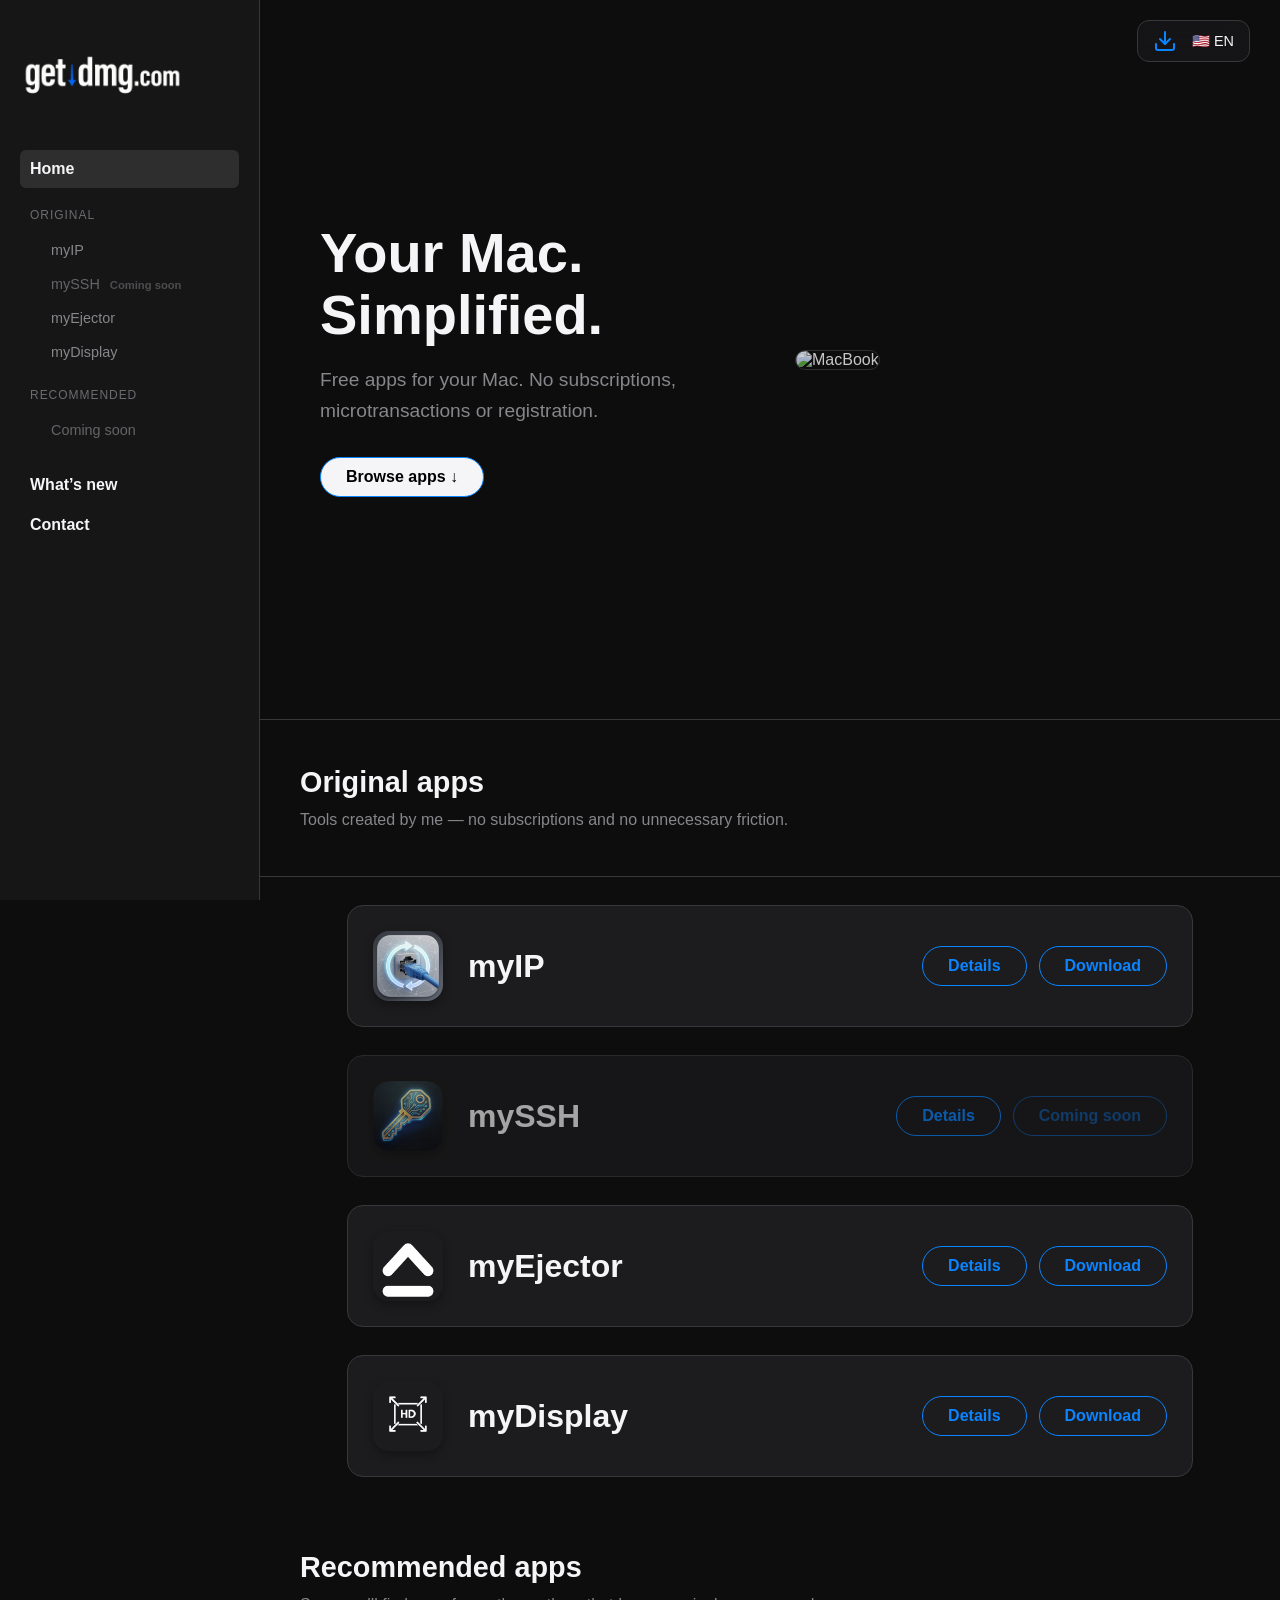
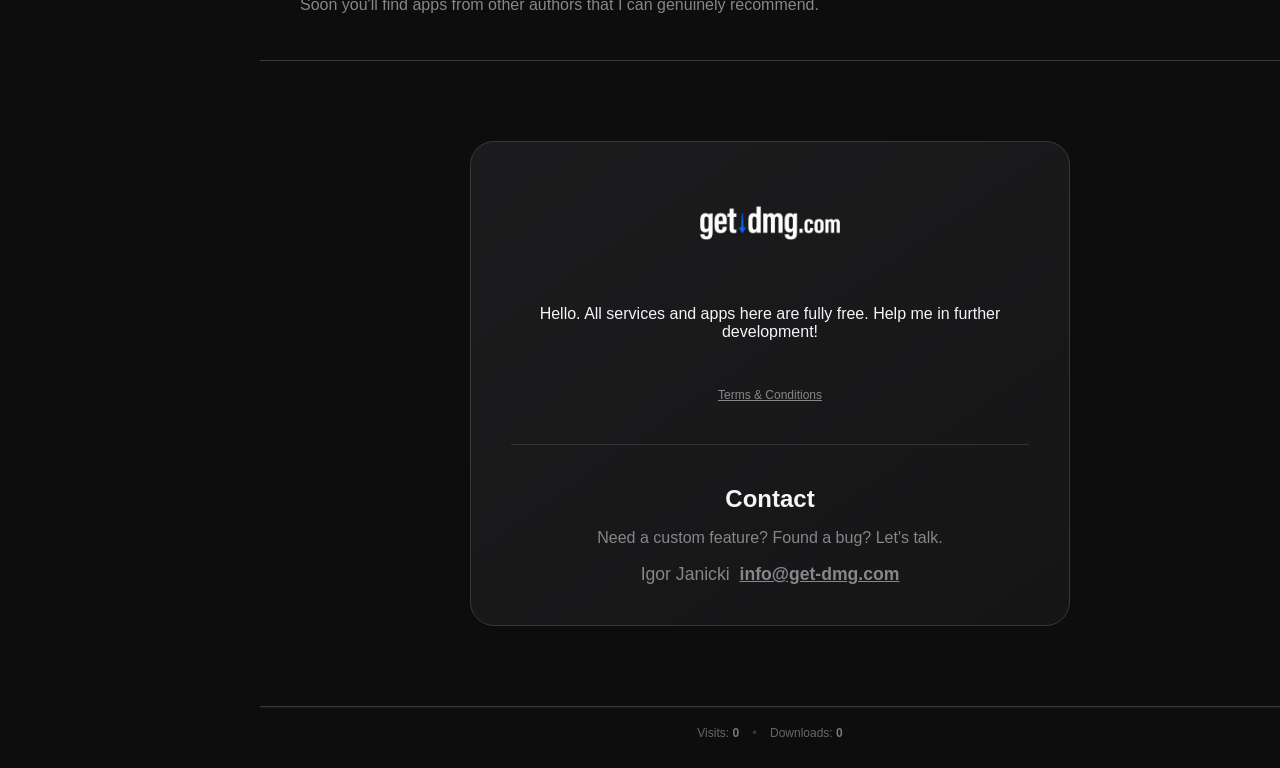
==== commit b242890d: "wsad" ====
--- a/index.html
+++ b/index.html
@@ -575,7 +575,7 @@
     </div>
 
     <nav id="sidebar">
-        <img src="logo.png" alt="Logo" class="sidebar-logo">
+        <img src="ikony/logo.png" alt="Logo" class="sidebar-logo">
         <ul>
             <li><a onclick="smartScroll('home')" class="nav-link nav-main active" data-i18n="nav_home">Home</a></li>
 
@@ -588,6 +588,7 @@
             <li class="nav-group" data-i18n="nav_group_recommended">Polecane</li>
             <li><a onclick="smartScroll('recommended')" class="nav-link nav-sub soon" data-i18n="nav_recommended_placeholder">Wkrótce</a></li>
 
+            <li style="margin-top: 20px;"><a href="changelog/" class="nav-link nav-main" data-i18n="nav_whats_new">What’s new</a></li>
             <li><a onclick="smartScroll('contact')" class="nav-link nav-main" data-i18n="nav_contact">Contact</a></li>
         </ul>
     </nav>
@@ -615,7 +616,7 @@
 
         <section id="myip" class="app-section">
             <div class="app-card">
-                <img src="Ikony aplikacji/myIP/myIP.jpg" alt="myIP" class="app-icon-img">
+                <img src="ikony/myIP.jpg" alt="myIP" class="app-icon-img">
                 <div class="app-card-content">
                     <h2>myIP</h2>
                     <div class="app-actions">
@@ -628,7 +629,7 @@
 
         <section id="myssh" class="app-section">
             <div class="app-card soon">
-                <img src="Ikony aplikacji/mySSH/mySSH.png" alt="mySSH" class="app-icon-img">
+                <img src="ikony/mySSH.png" alt="mySSH" class="app-icon-img">
                 <div class="app-card-content">
                     <h2>mySSH</h2>
                     <div class="app-actions">
@@ -641,7 +642,7 @@
 
         <section id="myejector" class="app-section">
             <div class="app-card">
-                <img src="Ikony aplikacji/myEjector/myEjector.png" alt="myEjector" class="app-icon-img">
+                <img src="ikony/myEjector.png" alt="myEjector" class="app-icon-img">
                 <div class="app-card-content">
                     <h2>myEjector</h2>
                     <div class="app-actions">
@@ -654,7 +655,7 @@
 
         <section id="mydisplay" class="app-section">
             <div class="app-card">
-                <img src="Ikony aplikacji/myDisplay/myDisplay.png" alt="myDisplay" class="app-icon-img">
+                <img src="ikony/myDisplay.png" alt="myDisplay" class="app-icon-img">
                 <div class="app-card-content">
                     <h2>myDisplay</h2>
                     <div class="app-actions">
@@ -674,7 +675,7 @@
 
         <section id="contact">
             <div class="contact-card">
-                <img src="logo.png" alt="Logo" class="contact-logo">
+                <img src="ikony/logo.png" alt="Logo" class="contact-logo">
                 <p data-i18n="donate_text">Hello. All services and apps you found here are fully free...</p>
 
                 <script async src="https://js.stripe.com/v3/buy-button.js"></script>
@@ -802,9 +803,9 @@
 
         function downloadLatest(appCode) {
             const downloadMap = {
-                myip: 'aplikacje/myIP/myIP_v1.0.dmg',
-                myejector: 'aplikacje/myEjector/myEjector_v1.0.dmg',
-                mydisplay: 'aplikacje/myDisplay/myDisplay_v1.0.dmg'
+                myip: 'downloads/myIP_v1.0.dmg',
+                myejector: 'downloads/myEjector_v1.1.dmg',
+                mydisplay: 'downloads/myDisplay_v2.0.dmg'
             };
             const fp = downloadMap[appCode];
             if (!fp) return;
@@ -841,9 +842,9 @@
 
         function openDownloadSection(appCode) {
             const downloadMap = {
-                myip: 'aplikacje/myIP/myIP_v1.0.dmg',
-                myejector: 'aplikacje/myEjector/myEjector_v1.0.dmg',
-                mydisplay: 'aplikacje/myDisplay/myDisplay_v1.0.dmg'
+                myip: 'downloads/myIP_v1.0.dmg',
+                myejector: 'downloads/myEjector_v1.1.dmg',
+                mydisplay: 'downloads/myDisplay_v2.0.dmg'
             };
 
             closeModal();
@@ -878,7 +879,7 @@
                             <div class="step-card" style="grid-column: 1 / -1;">
                                 <div class="step-txt"><p class="step-desc">${desc}</p></div>
                                 <div class="step-img-container" style="height: auto; padding: 20px;">
-                                    <img src="aplikacje/Instrukcja_instalacji/Instrukcja_start1.png" class="step-img img-fit-width" alt="" onerror="this.style.display='none'">
+                                    <img src="instrukcje/instalacja/Instrukcja_start1.png" class="step-img img-fit-width" alt="" onerror="this.style.display='none'">
                                 </div>
                             </div>
                         </div>
@@ -897,7 +898,7 @@
                             <div class="step-card" style="grid-column: 1 / -1;">
                                 <div class="step-txt"><p class="step-desc">${desc}</p></div>
                                 <div class="step-img-container" style="height: auto; padding: 20px;">
-                                    <img src="aplikacje/Instrukcja_instalacji/Instrukcja_dostep1.png" class="step-img img-fit-width" alt="" onerror="this.style.display='none'">
+                                    <img src="instrukcje/instalacja/Instrukcja_dostep1.png" class="step-img img-fit-width" alt="" onerror="this.style.display='none'">
                                 </div>
                             </div>
                         </div>
@@ -929,21 +930,21 @@
                                 <ul style="color: var(--text-muted); font-size: 0.9rem; line-height: 1.6; padding-left: 20px; margin: 0;">${listItems}</ul>
                             </div>
                             <div style="flex: 1; min-width: 300px; text-align: center;">
-                                <img src="aplikacje/myIP/Instrukcja1.png" class="step-img" style="max-height: 400px; width: auto; max-width: 100%; border-radius: 8px; border: 1px solid #444;">
+                                <img src="instrukcje/myIP/Instrukcja1.png" class="step-img" style="max-height: 400px; width: auto; max-width: 100%; border-radius: 8px; border: 1px solid #444;">
                             </div>
                         </div>
                     </div>
                     <div class="step-card">
                         <div class="step-txt"><span class="step-title">${t.ip_sett1}</span><p class="step-desc">${t.ip_sett1_d}</p></div>
-                        <div class="step-img-container"><img src="aplikacje/myIP/Instrukcja2.png" class="step-img img-fit-width" alt=""></div>
+                        <div class="step-img-container"><img src="instrukcje/myIP/Instrukcja2.png" class="step-img img-fit-width" alt=""></div>
                     </div>
                     <div class="step-card">
                         <div class="step-txt"><span class="step-title">${t.ip_sett2}</span><p class="step-desc">${t.ip_sett2_d}</p></div>
-                        <div class="step-img-container"><img src="aplikacje/myIP/Instrukcja3.png" class="step-img img-fit-width" alt=""></div>
+                        <div class="step-img-container"><img src="instrukcje/myIP/Instrukcja3.png" class="step-img img-fit-width" alt=""></div>
                     </div>
                     <div class="step-card">
                         <div class="step-txt"><span class="step-title">${t.ip_sett3}</span><p class="step-desc">${t.ip_sett3_d}</p></div>
-                        <div class="step-img-container"><img src="aplikacje/myIP/Instrukcja4.png" class="step-img img-fit-width" alt=""></div>
+                        <div class="step-img-container"><img src="instrukcje/myIP/Instrukcja4.png" class="step-img img-fit-width" alt=""></div>
                     </div>
                     <div class="step-card" style="grid-column: 1 / -1;">
                         <div class="step-txt" style="text-align: center;">
@@ -951,8 +952,8 @@
                             <p class="step-desc">${t.ip_usage_d}</p>
                         </div>
                         <div class="step-img-container" style="height: auto; padding: 20px; gap: 20px; background: transparent; border: none; flex-wrap: wrap;">
-                            <img src="aplikacje/myIP/Instrukcja5.png" class="step-img" style="max-height: 350px; width: auto; max-width: 48%; border-radius: 8px; border: 1px solid #444;" alt="">
-                            <img src="aplikacje/myIP/Instrukcja6.png" class="step-img" style="max-height: 350px; width: auto; max-width: 48%; border-radius: 8px; border: 1px solid #444;" alt="">
+                            <img src="instrukcje/myIP/Instrukcja5.png" class="step-img" style="max-height: 350px; width: auto; max-width: 48%; border-radius: 8px; border: 1px solid #444;" alt="">
+                            <img src="instrukcje/myIP/Instrukcja6.png" class="step-img" style="max-height: 350px; width: auto; max-width: 48%; border-radius: 8px; border: 1px solid #444;" alt="">
                         </div>
                     </div>
                 </div>`;
@@ -964,16 +965,16 @@
                     <div class="step-card" style="grid-column: 1 / -1;">
                         <div class="step-txt"><p class="step-desc">${t.ej_desc}</p></div>
                         <div class="step-img-container" style="height: auto; padding: 20px;">
-                            <img src="aplikacje/myEjector/Instrukcja1.png" class="step-img img-fit-width" alt="">
+                            <img src="instrukcje/myEjector/Instrukcja1.png" class="step-img img-fit-width" alt="">
                         </div>
                     </div>
                     <div class="step-card">
                         <div class="step-txt"><p class="step-desc">${t.ej_green}</p></div>
-                        <div class="step-img-container"><img src="aplikacje/myEjector/Instrukcja3.png" class="step-img img-fit-height" alt=""></div>
+                        <div class="step-img-container"><img src="instrukcje/myEjector/Instrukcja3.png" class="step-img img-fit-height" alt=""></div>
                     </div>
                     <div class="step-card">
                         <div class="step-txt"><p class="step-desc">${t.ej_menu}</p></div>
-                        <div class="step-img-container"><img src="aplikacje/myEjector/Instrukcja4.png" class="step-img img-fit-height" alt=""></div>
+                        <div class="step-img-container"><img src="instrukcje/myEjector/Instrukcja4.png" class="step-img img-fit-height" alt=""></div>
                     </div>
                     <div class="step-card" style="grid-column: 1 / -1;">
                         <div class="step-txt">
@@ -993,7 +994,7 @@
                     <div class="step-card" style="grid-column: 1 / -1;">
                         <div class="step-txt"><p class="step-desc">${t.ssh_soon}</p></div>
                         <div class="step-img-container" style="height: auto; padding: 20px;">
-                            <img src="aplikacje/mySSH/Instrukcja1.png" class="step-img img-fit-width" alt="">
+                            <img src="instrukcje/mySSH/Instrukcja1.png" class="step-img img-fit-width" alt="">
                         </div>
                     </div>
                 </div>`;
@@ -1012,7 +1013,7 @@
                             <ul style="color: var(--text-muted); font-size: 0.95rem; line-height: 1.6; padding-left: 20px; margin: 12px 0 0 0;">${list1}</ul>
                         </div>
                         <div class="step-img-container" style="height: auto; padding: 20px;">
-                            <img src="aplikacje/myDisplay/Instrukcja1.png" class="step-img img-fit-width" alt="">
+                            <img src="instrukcje/myDisplay/Instrukcja1.png" class="step-img img-fit-width" alt="">
                         </div>
                     </div>
 
@@ -1023,7 +1024,7 @@
                             <ul style="color: var(--text-muted); font-size: 0.95rem; line-height: 1.6; padding-left: 20px; margin: 12px 0 0 0;">${list2}</ul>
                         </div>
                         <div class="step-img-container" style="height: auto; padding: 20px;">
-                            <img src="aplikacje/myDisplay/Instrukcja2.png" class="step-img img-fit-width" alt="">
+                            <img src="instrukcje/myDisplay/Instrukcja2.png" class="step-img img-fit-width" alt="">
                         </div>
                     </div>
                 </div>`;
@@ -1048,29 +1049,29 @@
                         <div class="manual-grid">
                             <div class="step-card">
                                 <div class="step-txt"><span class="step-title">${stepLbl} 1:</span><p class="step-desc">${step1}</p></div>
-                                <div class="step-img-container"><img src="aplikacje/Instrukcja_instalacji/Instalacja1.png" class="step-img img-fit-width" alt=""></div>
+                                <div class="step-img-container"><img src="instrukcje/instalacja/Instalacja1.png" class="step-img img-fit-width" alt=""></div>
                             </div>
                             <div class="step-card">
                                 <div class="step-txt"><span class="step-title">${stepLbl} 2:</span><p class="step-desc">${step2}</p></div>
-                                <div class="step-img-container"><img src="aplikacje/Instrukcja_instalacji/Instalacja2.png" class="step-img img-fit-height" alt=""></div>
+                                <div class="step-img-container"><img src="instrukcje/instalacja/Instalacja2.png" class="step-img img-fit-height" alt=""></div>
                             </div>
                             <div class="step-card" style="grid-column: 1 / -1;">
                                 <div class="step-txt"><span class="step-title">${stepLbl} 3:</span><p class="step-desc">${step3}</p></div>
                                 <div style="display:flex; gap: 15px; flex-wrap: wrap;">
-                                    <div class="step-img-container" style="height: 240px; flex: 1; min-width: 280px;"><img src="aplikacje/Instrukcja_instalacji/Instalacja3.png" class="step-img img-fit-height" alt=""></div>
-                                    <div class="step-img-container" style="height: 240px; flex: 1; min-width: 280px;"><img src="aplikacje/Instrukcja_instalacji/Instalacja4.png" class="step-img img-fit-height" alt=""></div>
+                                    <div class="step-img-container" style="height: 240px; flex: 1; min-width: 280px;"><img src="instrukcje/instalacja/Instalacja3.png" class="step-img img-fit-height" alt=""></div>
+                                    <div class="step-img-container" style="height: 240px; flex: 1; min-width: 280px;"><img src="instrukcje/instalacja/Instalacja4.png" class="step-img img-fit-height" alt=""></div>
                                 </div>
                                 <p class="step-desc" style="margin-top: 12px;">${step3Alt}</p>
                             </div>
 
                             <div class="manual-full-width">${troubleshoot}</div>
-                            <div class="step-card"><div class="step-img-container" style="height: 200px;"><img src="aplikacje/Instrukcja_instalacji/Instalacja5.png" class="step-img img-fit-height" alt=""></div></div>
-                            <div class="step-card"><div class="step-img-container" style="height: 200px;"><img src="aplikacje/Instrukcja_instalacji/Instalacja6.png" class="step-img img-fit-height" alt=""></div></div>
-                            <div class="step-card"><div class="step-img-container" style="height: 200px;"><img src="aplikacje/Instrukcja_instalacji/Instalacja7.png" class="step-img img-fit-height" alt=""></div></div>
-                            <div class="step-card"><div class="step-img-container" style="height: 200px;"><img src="aplikacje/Instrukcja_instalacji/Instalacja8.png" class="step-img img-fit-height" alt=""></div></div>
+                            <div class="step-card"><div class="step-img-container" style="height: 200px;"><img src="instrukcje/instalacja/Instalacja5.png" class="step-img img-fit-height" alt=""></div></div>
+                            <div class="step-card"><div class="step-img-container" style="height: 200px;"><img src="instrukcje/instalacja/Instalacja6.png" class="step-img img-fit-height" alt=""></div></div>
+                            <div class="step-card"><div class="step-img-container" style="height: 200px;"><img src="instrukcje/instalacja/Instalacja7.png" class="step-img img-fit-height" alt=""></div></div>
+                            <div class="step-card"><div class="step-img-container" style="height: 200px;"><img src="instrukcje/instalacja/Instalacja8.png" class="step-img img-fit-height" alt=""></div></div>
                             <div class="step-card" style="grid-column: 1 / -1;">
                                 <div class="step-txt"><span class="step-title">${doneTitle}</span><p class="step-desc">${doneDesc}</p></div>
-                                <div class="step-img-container" style="height: auto; padding: 20px;"><img src="aplikacje/Instrukcja_instalacji/Instalacja9.png" class="step-img img-fit-width" alt=""></div>
+                                <div class="step-img-container" style="height: auto; padding: 20px;"><img src="instrukcje/instalacja/Instalacja9.png" class="step-img img-fit-width" alt=""></div>
                             </div>
                         </div>
                         <div class="manual-footer">${footer}</div>
@@ -1214,7 +1215,7 @@
                 doc_title: "get-dmg.com | Professional Mac Tools",
                 menu_toggle_label: "Open menu",
                 back_to_top_label: "Back to top",
-                nav_home: "Home", nav_downloads: "Downloads", nav_contact: "Contact",
+                nav_home: "Home", nav_downloads: "Downloads", nav_whats_new: "What’s new", nav_contact: "Contact",
                 nav_group_author: "Original", nav_group_recommended: "Recommended",
                 nav_recommended_placeholder: "Coming soon",
                 section_author_title: "Original apps", section_author_desc: "Tools created by me — no subscriptions and no unnecessary friction.",
@@ -1229,11 +1230,11 @@
                 stats_visits: "Visits",
                 stats_downloads: "Downloads",
                 instructions_title: "Instructions",
-                autostart_title: "Autostart on login",
+                autostart_title: "Autostart",
                 autostart_desc: "To start the app automatically when you log in, go to Settings → General → Login Items & Extensions, then add the app by dragging it from Finder (or using the plus button). Make sure the toggle is switched on.",
-                control_title: "Computer control permissions",
+                control_title: "Permissions",
                 control_desc: "To allow the app to control your computer (ejecting disks, keyboard shortcuts, etc.), grant permissions in Settings → Privacy & Security → Accessibility. Add the app by dragging it from Finder (or using the plus button). Make sure the toggle is switched on.",
-                install_title: "Installation Guide", step_label: "Step",
+                install_title: "Installation", step_label: "Step",
                 step1: "Download app from get-dmg.com",
                 step2: "Open .dmg file, drag icon to folder.",
                 step3: "Find and run the app.",
@@ -1257,7 +1258,7 @@
                 doc_title: "get-dmg.com | Profesjonalne narzędzia na Mac",
                 menu_toggle_label: "Otwórz menu",
                 back_to_top_label: "Wróć na górę",
-                nav_home: "Start", nav_downloads: "Pobieranie", nav_contact: "Kontakt",
+                nav_home: "Start", nav_downloads: "Pobieranie", nav_whats_new: "Co nowego", nav_contact: "Kontakt",
                 nav_group_author: "Autorskie", nav_group_recommended: "Polecane",
                 nav_recommended_placeholder: "Wkrótce",
                 section_author_title: "Autorskie aplikacje", section_author_desc: "Narzędzia tworzone przeze mnie – bez subskrypcji i zbędnych formalności.",
@@ -1272,11 +1273,11 @@
                 stats_visits: "Wejścia",
                 stats_downloads: "Pobrania",
                 instructions_title: "Instrukcje",
-                autostart_title: "Autostart przy uruchomieniu",
+                autostart_title: "Autostart",
                 autostart_desc: "Aby aplikacja uruchamiała się wraz z logowaniem do systemu należy wejść w Ustawienia / Ogólne / Rzeczy i rozszerzenia otwierane podczas logowania, a następnie dodać aplikację przeciągając ją z Findera (lub klikając plusik). Należy pamiętać, że przełącznik powinien być przesunięty w prawo.",
-                control_title: "Uprawnienia do sterowania komputerem",
+                control_title: "Uprawnienia",
                 control_desc: "Aby aplikacja miała możliwość sterowania komputerem (wysuwanie dysków, skróty klawiszowe itp.) należy nadać jej uprawnienia. Aby to zrobić należy wejść w Ustawienia / Prywatność i Ochrona / Dostępność, a następnie dodać aplikację przeciągając ją z Findera (lub klikając plusik). Należy pamiętać, że przełącznik powinien być przesunięty w prawo.",
-                install_title: "Instrukcja instalacji", step_label: "Krok",
+                install_title: "Instalacja", step_label: "Krok",
                 step1: "Pobierz aplikację - get-dmg.com",
                 step2: "Uruchom .dmg, przeciągnij ikonę.",
                 step3: "Znajdź i uruchom aplikację.",
@@ -1300,7 +1301,7 @@
                 doc_title: "get-dmg.com | Professionelle Mac-Tools",
                 menu_toggle_label: "Menü öffnen",
                 back_to_top_label: "Nach oben",
-                nav_home: "Start", nav_downloads: "Downloads", nav_contact: "Kontakt",
+                nav_home: "Start", nav_downloads: "Downloads", nav_whats_new: "Neuigkeiten", nav_contact: "Kontakt",
                 nav_group_author: "Eigene", nav_group_recommended: "Empfohlen",
                 nav_recommended_placeholder: "Demnächst",
                 section_author_title: "Eigene Apps", section_author_desc: "Tools von mir — ohne Abos und ohne unnötige Hürden.",
@@ -1315,11 +1316,11 @@
                 stats_visits: "Besuche",
                 stats_downloads: "Downloads",
                 instructions_title: "Anleitungen",
-                autostart_title: "Autostart beim Anmelden",
+                autostart_title: "Autostart",
                 autostart_desc: "Damit die App beim Anmelden automatisch startet, gehe zu Einstellungen → Allgemein → Anmeldeobjekte & Erweiterungen und füge die App hinzu (per Drag & Drop aus dem Finder oder über das Plus-Symbol). Achte darauf, dass der Schalter aktiviert ist.",
-                control_title: "Berechtigungen zur Computersteuerung",
+                control_title: "Berechtigungen",
                 control_desc: "Damit die App deinen Computer steuern kann (Volumes auswerfen, Tastenkürzel usw.), erteile Berechtigungen unter Einstellungen → Datenschutz & Sicherheit → Bedienungshilfen. Füge die App hinzu (Drag & Drop aus dem Finder oder Plus-Symbol) und aktiviere den Schalter.",
-                install_title: "Installationsanleitung", step_label: "Schritt",
+                install_title: "Installation", step_label: "Schritt",
                 step1: "App von get-dmg.com laden",
                 step2: ".dmg öffnen, Icon in Ordner ziehen.",
                 step3: "App finden und starten.",
@@ -1343,7 +1344,7 @@
                 doc_title: "get-dmg.com | Професійні інструменти для Mac",
                 menu_toggle_label: "Відкрити меню",
                 back_to_top_label: "Нагору",
-                nav_home: "Головна", nav_downloads: "Завантаження", nav_contact: "Контакти",
+                nav_home: "Головна", nav_downloads: "Завантаження", nav_whats_new: "Що нового", nav_contact: "Контакти",
                 nav_group_author: "Авторські", nav_group_recommended: "Рекомендовані",
                 nav_recommended_placeholder: "Незабаром",
                 section_author_title: "Авторські програми", section_author_desc: "Інструменти, створені мною — без підписок і зайвих кроків.",
@@ -1358,11 +1359,11 @@
                 stats_visits: "Відвідування",
                 stats_downloads: "Завантаження",
                 instructions_title: "Інструкції",
-                autostart_title: "Автозапуск при вході",
+                autostart_title: "Автозапуск",
                 autostart_desc: "Щоб програма запускалась автоматично після входу в систему, відкрийте Налаштування → Загальні → Елементи входу та розширення і додайте програму, перетягнувши її з Finder (або натиснувши плюс). Переконайтеся, що перемикач увімкнено.",
-                control_title: "Дозволи на керування комп’ютером",
+                control_title: "Дозволи",
                 control_desc: "Щоб програма могла керувати комп’ютером (вилучення дисків, гарячі клавіші тощо), надайте дозволи у Налаштування → Конфіденційність і безпека → Доступність. Додайте програму (перетягуванням з Finder або кнопкою плюс) і увімкніть перемикач.",
-                install_title: "Інструкція зі встановлення", step_label: "Крок",
+                install_title: "Встановлення", step_label: "Крок",
                 step1: "Завантажте програму з get-dmg.com",
                 step2: "Відкрийте .dmg, перетягніть іконку.",
                 step3: "Знайдіть і запустіть програму.",
@@ -1395,16 +1396,16 @@
             const dispHTML = `<details class="manual-details"><summary>${t.about_title || t.desc_label}</summary><div class="manual-inner">${generateDisplayManual(m)}</div></details>`;
 
             const ipEl = document.querySelector('[data-app="myip"]');
-            if (ipEl) ipEl.innerHTML = getAppContent(t, "Ikony aplikacji/myIP/myIP.jpg", "myIP", "myip", t.desc_ip, ipHTML);
+            if (ipEl) ipEl.innerHTML = getAppContent(t, "ikony/myIP.jpg", "myIP", "myip", t.desc_ip, ipHTML);
 
             const ejEl = document.querySelector('[data-app="myejector"]');
-            if (ejEl) ejEl.innerHTML = getAppContent(t, "Ikony aplikacji/myEjector/myEjector.png", "myEjector", "myejector", t.desc_ejector, ejHTML);
+            if (ejEl) ejEl.innerHTML = getAppContent(t, "ikony/myEjector.png", "myEjector", "myejector", t.desc_ejector, ejHTML);
 
             const sshEl = document.querySelector('[data-app="myssh"]');
-            if (sshEl) sshEl.innerHTML = getAppContent(t, "Ikony aplikacji/mySSH/mySSH.png", "mySSH", "myssh", t.desc_ssh_soon, sshHTML, { status: 'soon' });
+            if (sshEl) sshEl.innerHTML = getAppContent(t, "ikony/mySSH.png", "mySSH", "myssh", t.desc_ssh_soon, sshHTML, { status: 'soon' });
 
             const dispEl = document.querySelector('[data-app="mydisplay"]');
-            if (dispEl) dispEl.innerHTML = getAppContent(t, "Ikony aplikacji/myDisplay/myDisplay.png", "myDisplay", "mydisplay", t.desc_display, dispHTML);
+            if (dispEl) dispEl.innerHTML = getAppContent(t, "ikony/myDisplay.png", "myDisplay", "mydisplay", t.desc_display, dispHTML);
         }
 
         function applyI18n(lang) {
@@ -1484,14 +1485,23 @@
                     visitsEl.textContent = formatNumber(v.value);
                 }
             } catch (e) {
-                visitsEl.textContent = '—';
+                // Fallback: użyj localStorage jeśli CountAPI nie działa
+                let visits = parseInt(localStorage.getItem('local_visits') || '0');
+                if (!sessionStorage.getItem('counted_visit')) {
+                    sessionStorage.setItem('counted_visit', '1');
+                    visits++;
+                    localStorage.setItem('local_visits', visits.toString());
+                }
+                visitsEl.textContent = formatNumber(visits);
             }
 
             try {
                 const d = await countapiGet('downloads');
                 downloadsEl.textContent = formatNumber(d.value);
             } catch (e) {
-                downloadsEl.textContent = '—';
+                // Fallback: użyj localStorage jeśli CountAPI nie działa
+                const downloads = parseInt(localStorage.getItem('local_downloads') || '0');
+                downloadsEl.textContent = formatNumber(downloads);
             }
         }
 
@@ -1504,7 +1514,12 @@
                 const downloadsEl = document.getElementById('stats-downloads');
                 if (downloadsEl) downloadsEl.textContent = formatNumber(d.value);
             } catch (e) {
-                // ignore
+                // Fallback: użyj localStorage jeśli CountAPI nie działa
+                let downloads = parseInt(localStorage.getItem('local_downloads') || '0');
+                downloads++;
+                localStorage.setItem('local_downloads', downloads.toString());
+                const downloadsEl = document.getElementById('stats-downloads');
+                if (downloadsEl) downloadsEl.textContent = formatNumber(downloads);
             } finally {
                 downloadsHitInFlight = false;
             }
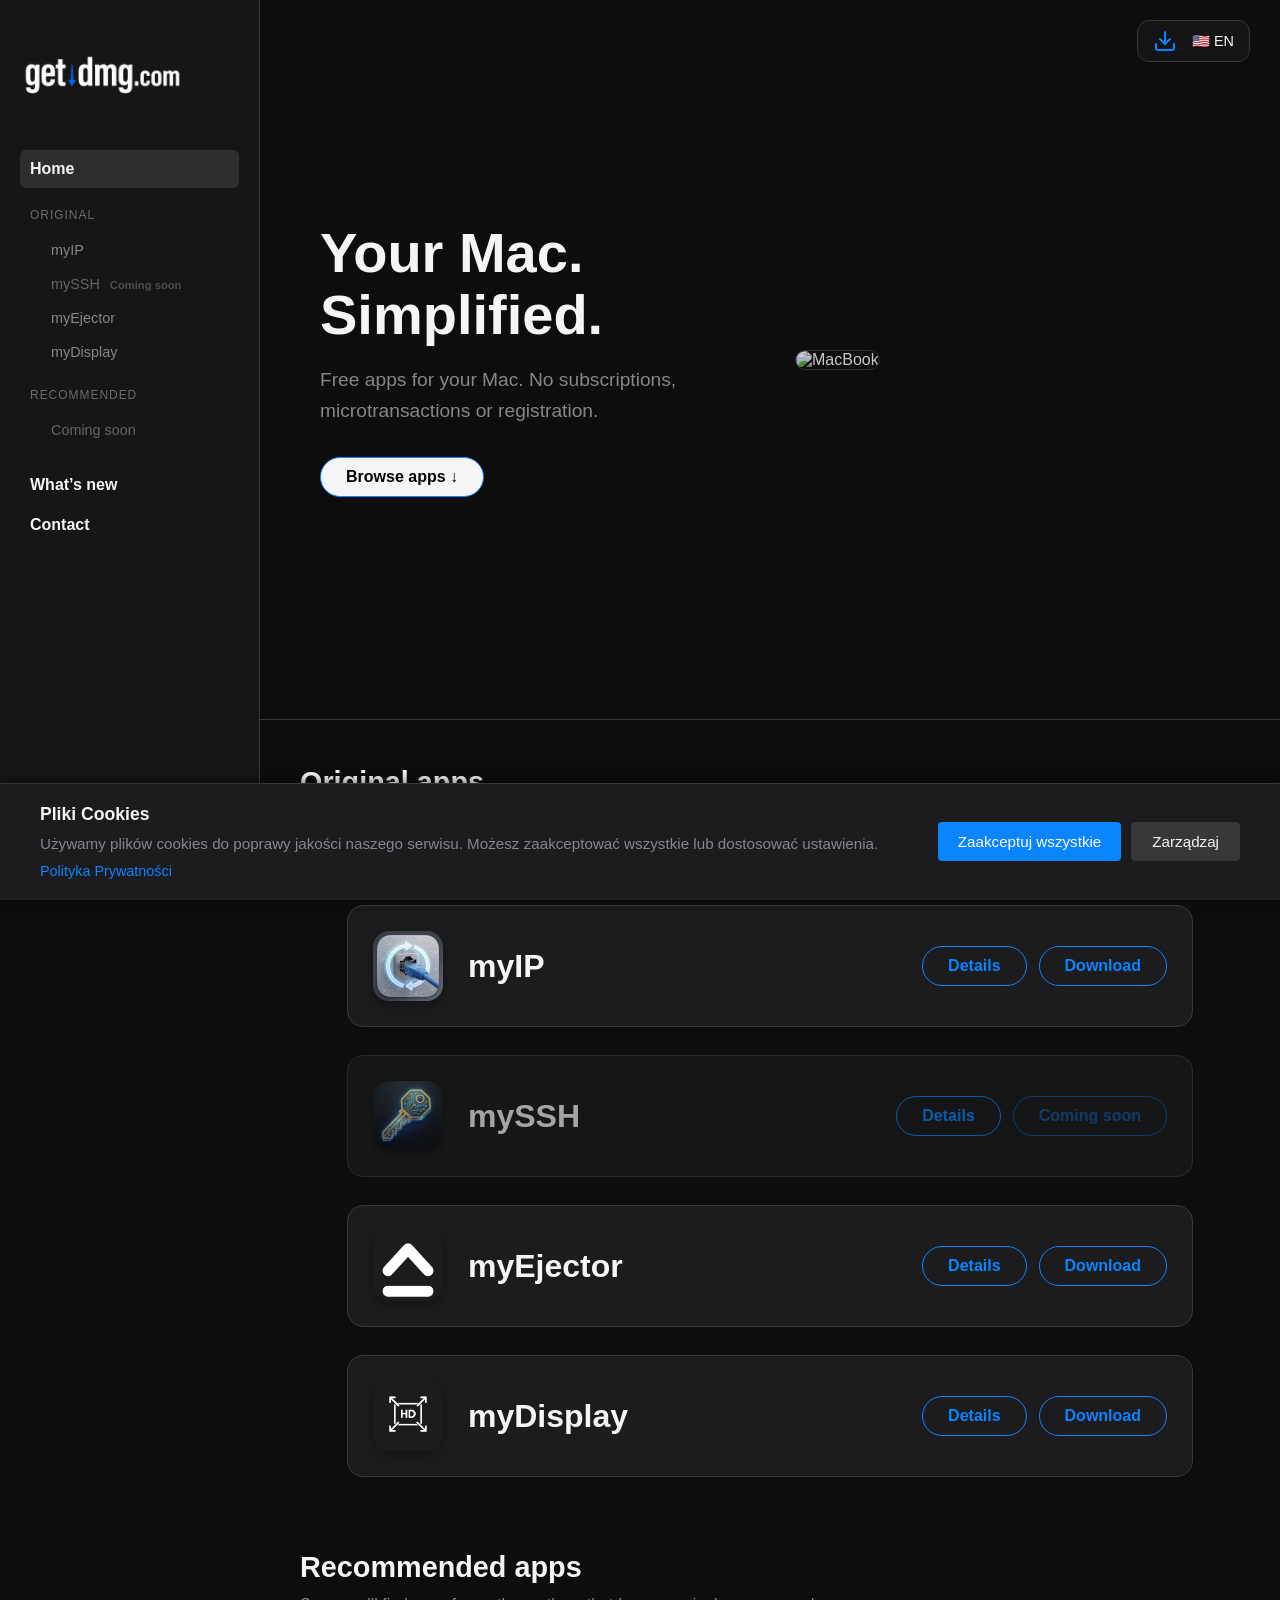
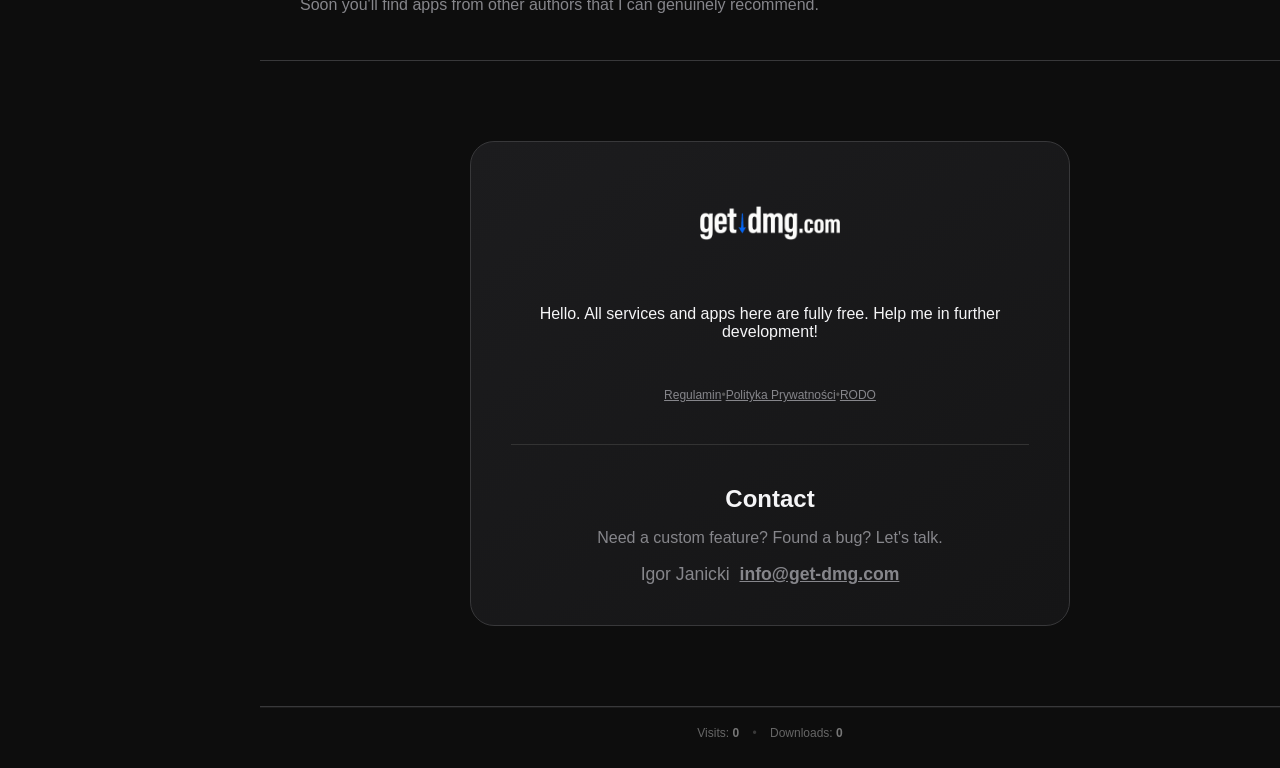
==== commit 035431d4: "cookies wsad" ====
--- a/index.html
+++ b/index.html
@@ -551,6 +551,7 @@
             .desc-col { display: none; }
         }
     </style>
+    <link rel="stylesheet" href="/cookie-consent.css">
 </head>
 <body>
     <button class="hamburger-btn" onclick="toggleMenu()" data-i18n-attr="aria-label:menu_toggle_label" aria-label="Menu">
@@ -685,7 +686,11 @@
                 </div>
 
                 <div class="legal-line">
-                    <a onclick="openModal('modal-terms')" class="legal-link" data-i18n="legal_link">Terms & Conditions</a>
+                    <a href="/dokumenty/regulamin.html" class="legal-link">Regulamin</a>
+                    <span class="sep">•</span>
+                    <a href="/dokumenty/polityka-prywatnosci.html" class="legal-link">Polityka Prywatności</a>
+                    <span class="sep">•</span>
+                    <a href="/dokumenty/rodo.html" class="legal-link">RODO</a>
                 </div>
 
                 <div style="margin-top: 40px; padding-top: 20px; border-top: 1px solid #333; width: 100%; color: var(--text-muted);">
@@ -1531,6 +1536,7 @@
             updateActiveNav();
         });
     </script>
+    <script src="/cookie-consent.js"></script>
 </body>
 </html>
 
--- a/cookie-consent.css
+++ b/cookie-consent.css
@@ -0,0 +1,219 @@
+/* Cookie Consent Styles */
+
+#cookie-consent-banner {
+    position: fixed;
+    bottom: 0;
+    left: 0;
+    right: 0;
+    background-color: #1c1c1e;
+    border-top: 1px solid #38383a;
+    padding: 20px;
+    z-index: 9999;
+    box-shadow: 0 -2px 10px rgba(0, 0, 0, 0.5);
+    animation: slideUp 0.3s ease-out;
+}
+
+@keyframes slideUp {
+    from {
+        transform: translateY(100%);
+    }
+    to {
+        transform: translateY(0);
+    }
+}
+
+.cookie-consent-content {
+    max-width: 1200px;
+    margin: 0 auto;
+    display: flex;
+    justify-content: space-between;
+    align-items: center;
+    gap: 20px;
+    flex-wrap: wrap;
+}
+
+.cookie-consent-text {
+    flex: 1;
+    min-width: 250px;
+}
+
+.cookie-consent-text h3 {
+    margin: 0 0 8px 0;
+    color: #f5f5f7;
+    font-size: 1.1em;
+}
+
+.cookie-consent-text p {
+    margin: 0 0 8px 0;
+    color: #86868b;
+    font-size: 0.95em;
+    line-height: 1.4;
+}
+
+.cookie-link {
+    color: #0A84FF;
+    text-decoration: none;
+    font-size: 0.9em;
+}
+
+.cookie-link:hover {
+    text-decoration: underline;
+}
+
+.cookie-consent-buttons {
+    display: flex;
+    gap: 10px;
+    flex-wrap: wrap;
+}
+
+.cookie-btn {
+    padding: 10px 20px;
+    border: none;
+    border-radius: 4px;
+    font-size: 0.95em;
+    cursor: pointer;
+    transition: all 0.2s ease;
+    font-family: inherit;
+    white-space: nowrap;
+}
+
+.cookie-btn-primary {
+    background-color: #0A84FF;
+    color: white;
+}
+
+.cookie-btn-primary:hover {
+    background-color: #0077ED;
+}
+
+.cookie-btn-secondary {
+    background-color: #38383a;
+    color: #f5f5f7;
+    border: 1px solid #38383a;
+}
+
+.cookie-btn-secondary:hover {
+    background-color: #252527;
+    border-color: #252527;
+}
+
+/* Cookie Manager Modal */
+
+#cookie-manager-modal {
+    position: fixed;
+    top: 0;
+    left: 0;
+    right: 0;
+    bottom: 0;
+    background-color: rgba(0, 0, 0, 0.7);
+    display: flex;
+    justify-content: center;
+    align-items: center;
+    z-index: 10000;
+    padding: 20px;
+    animation: fadeIn 0.2s ease-out;
+}
+
+@keyframes fadeIn {
+    from {
+        opacity: 0;
+    }
+    to {
+        opacity: 1;
+    }
+}
+
+.cookie-manager-content {
+    background-color: #1c1c1e;
+    border-radius: 8px;
+    padding: 30px;
+    max-width: 500px;
+    width: 100%;
+    max-height: 80vh;
+    overflow-y: auto;
+    box-shadow: 0 10px 40px rgba(0, 0, 0, 0.8);
+}
+
+.cookie-manager-content h3 {
+    margin: 0 0 20px 0;
+    color: #f5f5f7;
+    font-size: 1.3em;
+}
+
+.cookie-categories {
+    margin: 20px 0 30px 0;
+}
+
+.cookie-category {
+    margin: 15px 0;
+    padding-bottom: 15px;
+    border-bottom: 1px solid #38383a;
+}
+
+.cookie-category:last-child {
+    border-bottom: none;
+    margin-bottom: 0;
+    padding-bottom: 0;
+}
+
+.cookie-category label {
+    display: flex;
+    align-items: center;
+    gap: 10px;
+    cursor: pointer;
+    color: #f5f5f7;
+    font-size: 1em;
+}
+
+.cookie-category input[type="checkbox"] {
+    width: 18px;
+    height: 18px;
+    cursor: pointer;
+}
+
+.cookie-category input[type="checkbox"]:disabled {
+    opacity: 0.6;
+    cursor: not-allowed;
+}
+
+.cookie-category p {
+    margin: 8px 0 0 28px;
+    color: #86868b;
+    font-size: 0.9em;
+    line-height: 1.4;
+}
+
+.cookie-manager-buttons {
+    display: flex;
+    gap: 10px;
+    margin-top: 20px;
+}
+
+.cookie-manager-buttons .cookie-btn {
+    flex: 1;
+}
+
+/* Responsive */
+
+@media (max-width: 768px) {
+    .cookie-consent-content {
+        flex-direction: column;
+        align-items: stretch;
+    }
+
+    .cookie-consent-buttons {
+        flex-direction: column;
+    }
+
+    .cookie-btn {
+        width: 100%;
+    }
+
+    #cookie-consent-banner {
+        padding: 15px;
+    }
+
+    .cookie-manager-content {
+        padding: 20px;
+    }
+}
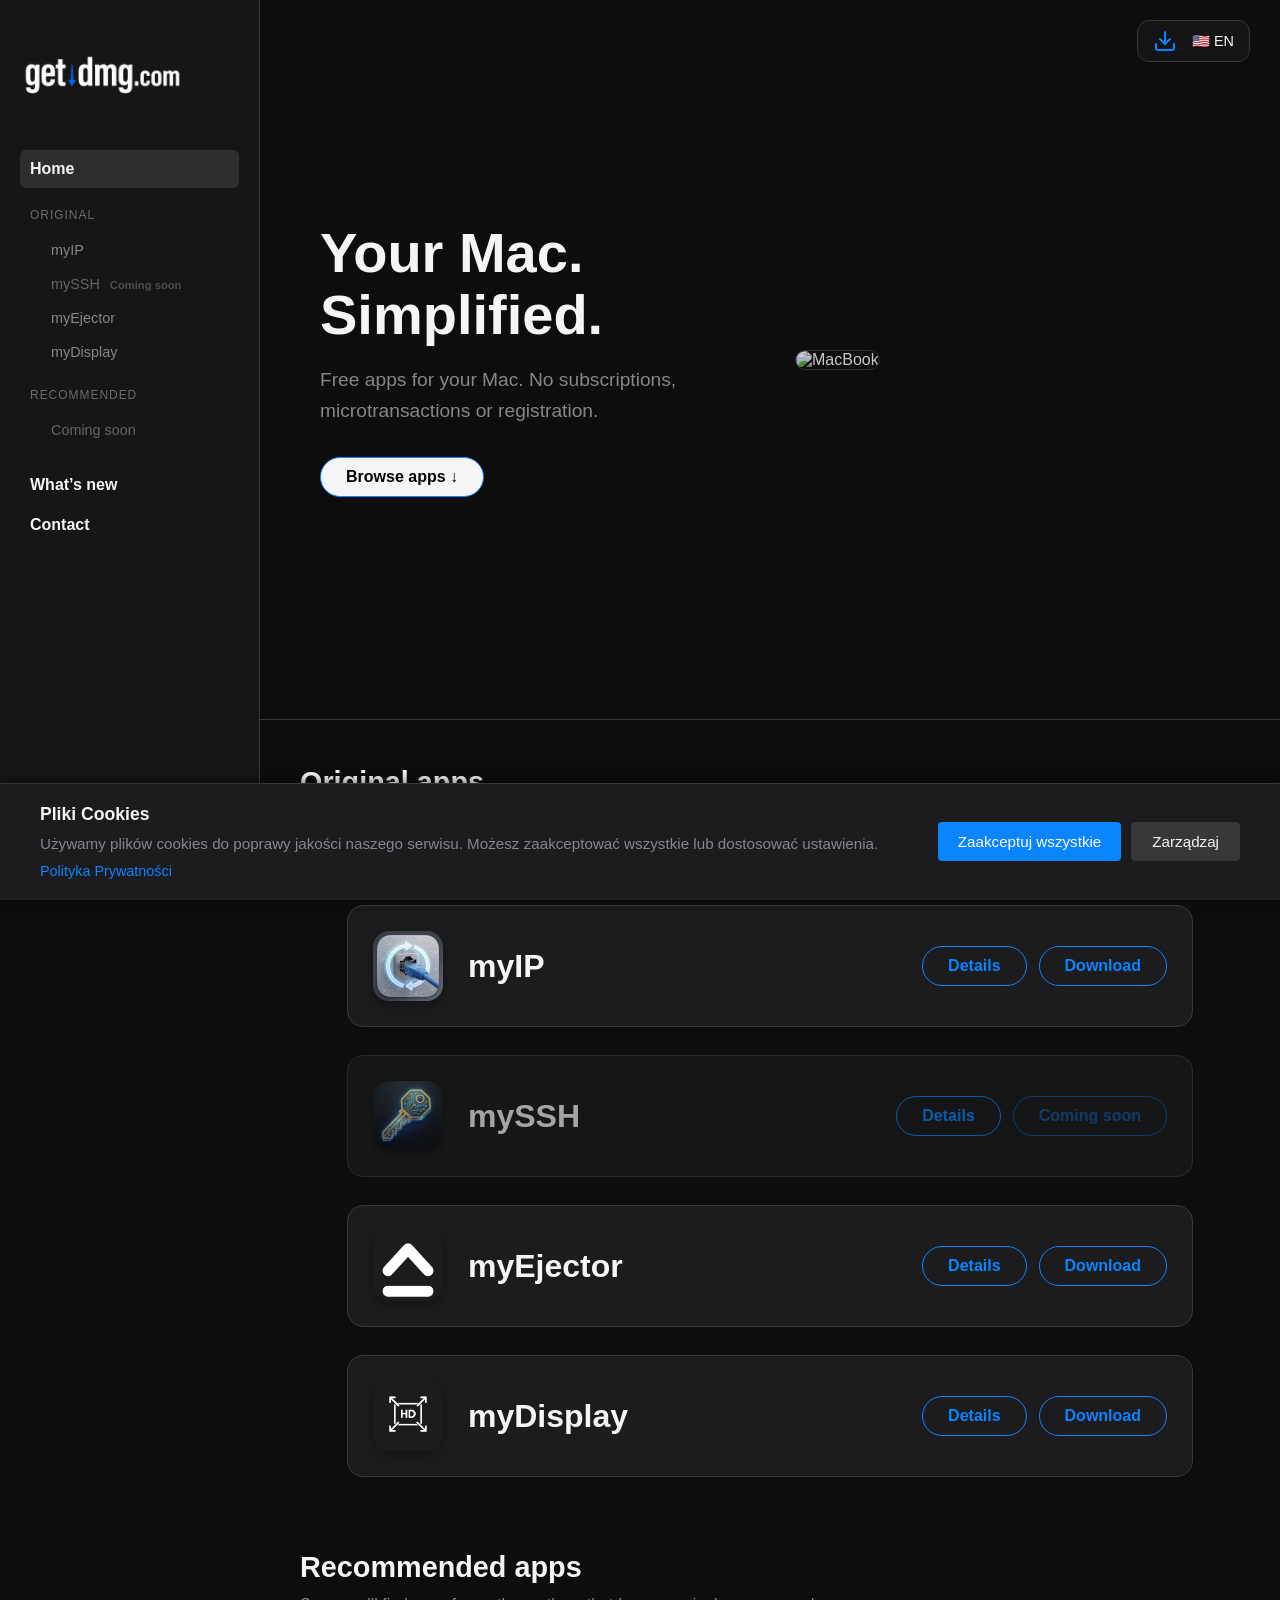
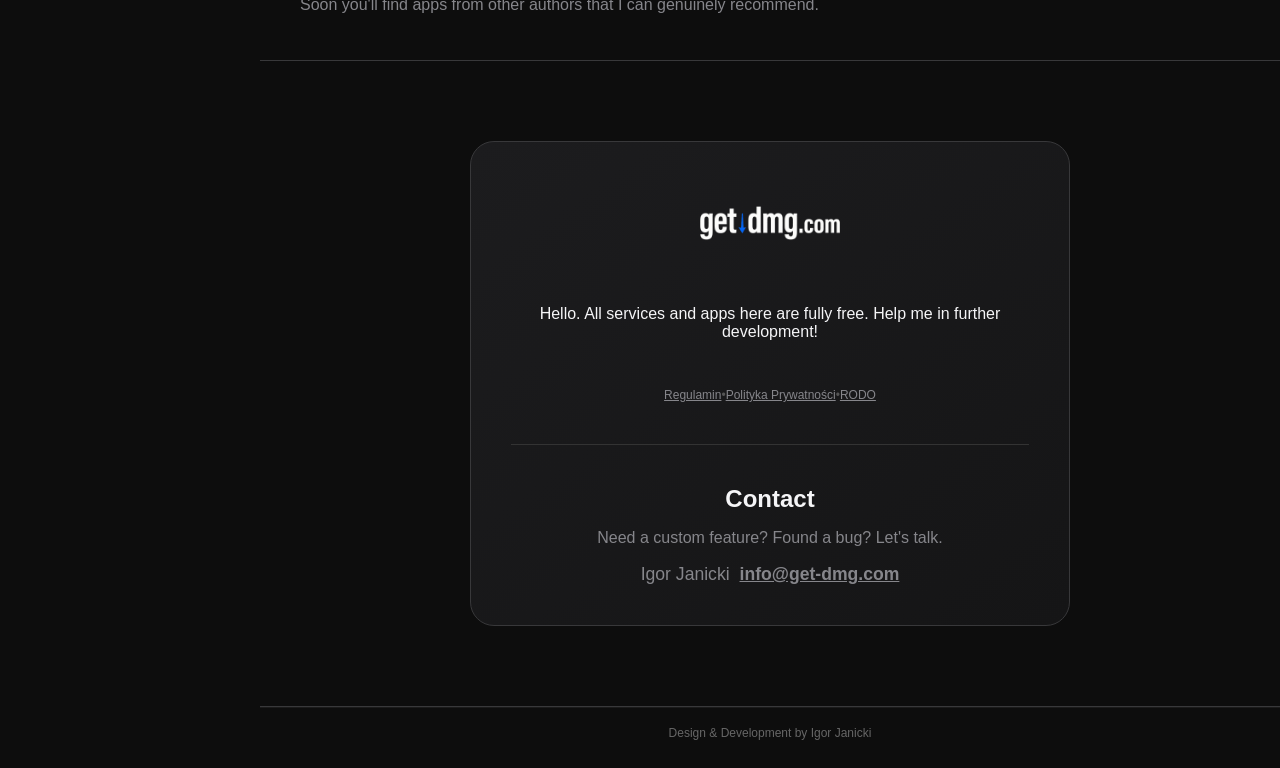
==== commit a64981c3: "wsad stopka" ====
--- a/index.html
+++ b/index.html
@@ -416,8 +416,208 @@
             font-size: 0.75rem;
             border-top: 1px solid rgba(255,255,255,0.06);
         }
+        .stats-footer a {
+            color: #666;
+            text-decoration: none;
+            transition: color 0.2s;
+        }
+        .stats-footer a:hover { color: #888; }
         .stats-footer strong { color: #777; font-weight: 700; }
         .stats-footer .sep { opacity: 0.5; margin: 0 10px; }
+
+        /* DEV LINK LOADER OVERLAY */
+        #dev-loader-overlay {
+            position: fixed; inset: 0; z-index: 99999;
+            display: none;
+            align-items: center; justify-content: center;
+            background: rgba(6,8,15,0.92);
+            backdrop-filter: blur(12px);
+            -webkit-backdrop-filter: blur(12px);
+        }
+        #dev-loader-overlay.active { display: flex; }
+
+        #dev-loader-overlay .loader {
+            position: absolute;
+            top: 50%;
+            margin-left: -50px;
+            left: 50%;
+            animation: speeder 0.4s linear infinite;
+        }
+        #dev-loader-overlay .loader > span {
+            height: 5px;
+            width: 35px;
+            background: #ff6b9d;
+            position: absolute;
+            top: -19px;
+            left: 60px;
+            border-radius: 2px 10px 1px 0;
+        }
+        #dev-loader-overlay .base span {
+            position: absolute;
+            width: 0;
+            height: 0;
+            border-top: 6px solid transparent;
+            border-right: 100px solid #ff6b9d;
+            border-bottom: 6px solid transparent;
+        }
+        #dev-loader-overlay .base span:before {
+            content: "";
+            height: 22px;
+            width: 22px;
+            border-radius: 50%;
+            background: #c44dff;
+            position: absolute;
+            right: -110px;
+            top: -16px;
+            box-shadow: 0 0 15px rgba(196,77,255,0.6);
+        }
+        #dev-loader-overlay .base span:after {
+            content: "";
+            position: absolute;
+            width: 0;
+            height: 0;
+            border-top: 0 solid transparent;
+            border-right: 55px solid #4d9eff;
+            border-bottom: 16px solid transparent;
+            top: -16px;
+            right: -98px;
+        }
+        #dev-loader-overlay .face {
+            position: absolute;
+            height: 12px;
+            width: 20px;
+            background: #c44dff;
+            border-radius: 20px 20px 0 0;
+            transform: rotate(-40deg);
+            right: -125px;
+            top: -15px;
+            box-shadow: 0 0 10px rgba(196,77,255,0.4);
+        }
+        #dev-loader-overlay .face:after {
+            content: "";
+            height: 12px;
+            width: 12px;
+            background: #4d9eff;
+            right: 4px;
+            top: 7px;
+            position: absolute;
+            transform: rotate(40deg);
+            transform-origin: 50% 50%;
+            border-radius: 0 0 0 2px;
+            box-shadow: 0 0 8px rgba(77,158,255,0.4);
+        }
+        #dev-loader-overlay .loader > span > span:nth-child(1) {
+            width: 30px;
+            height: 1px;
+            background: #ff6b9d;
+            position: absolute;
+            animation: fazer1 0.2s linear infinite;
+        }
+        #dev-loader-overlay .loader > span > span:nth-child(2) {
+            width: 30px;
+            height: 1px;
+            background: #c44dff;
+            position: absolute;
+            top: 3px;
+            animation: fazer2 0.4s linear infinite;
+        }
+        #dev-loader-overlay .loader > span > span:nth-child(3) {
+            width: 30px;
+            height: 1px;
+            background: #4d9eff;
+            position: absolute;
+            top: 1px;
+            animation: fazer3 0.4s linear infinite;
+            animation-delay: -1s;
+        }
+        #dev-loader-overlay .loader > span > span:nth-child(4) {
+            width: 30px;
+            height: 1px;
+            background: #ff6b9d;
+            position: absolute;
+            top: 4px;
+            animation: fazer4 1s linear infinite;
+            animation-delay: -1s;
+        }
+        @keyframes fazer1 {
+            0% { left: 0; }
+            100% { left: -80px; opacity: 0; }
+        }
+        @keyframes fazer2 {
+            0% { left: 0; }
+            100% { left: -100px; opacity: 0; }
+        }
+        @keyframes fazer3 {
+            0% { left: 0; }
+            100% { left: -50px; opacity: 0; }
+        }
+        @keyframes fazer4 {
+            0% { left: 0; }
+            100% { left: -150px; opacity: 0; }
+        }
+        @keyframes speeder {
+            0%   { transform: translate(2px, 1px) rotate(0deg); }
+            10%  { transform: translate(-1px, -3px) rotate(-1deg); }
+            20%  { transform: translate(-2px, 0px) rotate(1deg); }
+            30%  { transform: translate(1px, 2px) rotate(0deg); }
+            40%  { transform: translate(1px, -1px) rotate(1deg); }
+            50%  { transform: translate(-1px, 3px) rotate(-1deg); }
+            60%  { transform: translate(-1px, 1px) rotate(0deg); }
+            70%  { transform: translate(3px, 1px) rotate(-1deg); }
+            80%  { transform: translate(-2px, -1px) rotate(1deg); }
+            90%  { transform: translate(2px, 1px) rotate(0deg); }
+            100% { transform: translate(1px, -2px) rotate(-1deg); }
+        }
+        #dev-loader-overlay .longfazers {
+            position: absolute;
+            width: 100%;
+            height: 100%;
+        }
+        #dev-loader-overlay .longfazers span {
+            position: absolute;
+            height: 2px;
+            width: 20%;
+            opacity: 0.5;
+        }
+        #dev-loader-overlay .longfazers span:nth-child(1) {
+            top: 20%;
+            background: #ff6b9d;
+            animation: lf 0.6s linear infinite;
+            animation-delay: -5s;
+        }
+        #dev-loader-overlay .longfazers span:nth-child(2) {
+            top: 40%;
+            background: #c44dff;
+            animation: lf2 0.8s linear infinite;
+            animation-delay: -1s;
+        }
+        #dev-loader-overlay .longfazers span:nth-child(3) {
+            top: 60%;
+            background: #4d9eff;
+            animation: lf3 0.6s linear infinite;
+        }
+        #dev-loader-overlay .longfazers span:nth-child(4) {
+            top: 80%;
+            background: #ff6b9d;
+            animation: lf4 0.5s linear infinite;
+            animation-delay: -3s;
+        }
+        @keyframes lf {
+            0% { left: 200%; }
+            100% { left: -200%; opacity: 0; }
+        }
+        @keyframes lf2 {
+            0% { left: 200%; }
+            100% { left: -200%; opacity: 0; }
+        }
+        @keyframes lf3 {
+            0% { left: 200%; }
+            100% { left: -100%; opacity: 0; }
+        }
+        @keyframes lf4 {
+            0% { left: 200%; }
+            100% { left: -100%; opacity: 0; }
+        }
 
         .back-to-top {
             position: fixed;
@@ -702,11 +902,22 @@
         </section>
 
         <footer class="stats-footer">
-            <span data-i18n="stats_visits">Visits</span>: <strong id="stats-visits">—</strong>
-            <span class="sep">•</span>
-            <span data-i18n="stats_downloads">Downloads</span>: <strong id="stats-downloads">—</strong>
+            <a href="#" id="dev-link">Design &amp; Development by Igor Janicki</a>
         </footer>
     </main>
+
+    <div id="dev-loader-overlay">
+        <div class="loader">
+            <span><span></span><span></span><span></span><span></span></span>
+            <div class="base">
+                <span></span>
+                <div class="face"></div>
+            </div>
+        </div>
+        <div class="longfazers">
+            <span></span><span></span><span></span><span></span>
+        </div>
+    </div>
 
     <div id="modal-terms" class="modal-overlay">
         <div class="modal-content">
@@ -1536,7 +1747,28 @@
             updateActiveNav();
         });
     </script>
+    <script>
+        (function () {
+            const link = document.getElementById('dev-link');
+            const overlay = document.getElementById('dev-loader-overlay');
+            if (!link || !overlay) return;
+
+            function resetLoader() {
+                overlay.classList.remove('active');
+            }
+
+            resetLoader();
+            window.addEventListener('pageshow', resetLoader);
+
+            link.addEventListener('click', function (e) {
+                e.preventDefault();
+                overlay.classList.add('active');
+                setTimeout(function () {
+                    window.location.href = 'https://i-janicki.pl';
+                }, 1000);
+            });
+        })();
+    </script>
     <script src="/cookie-consent.js"></script>
 </body>
 </html>
-
